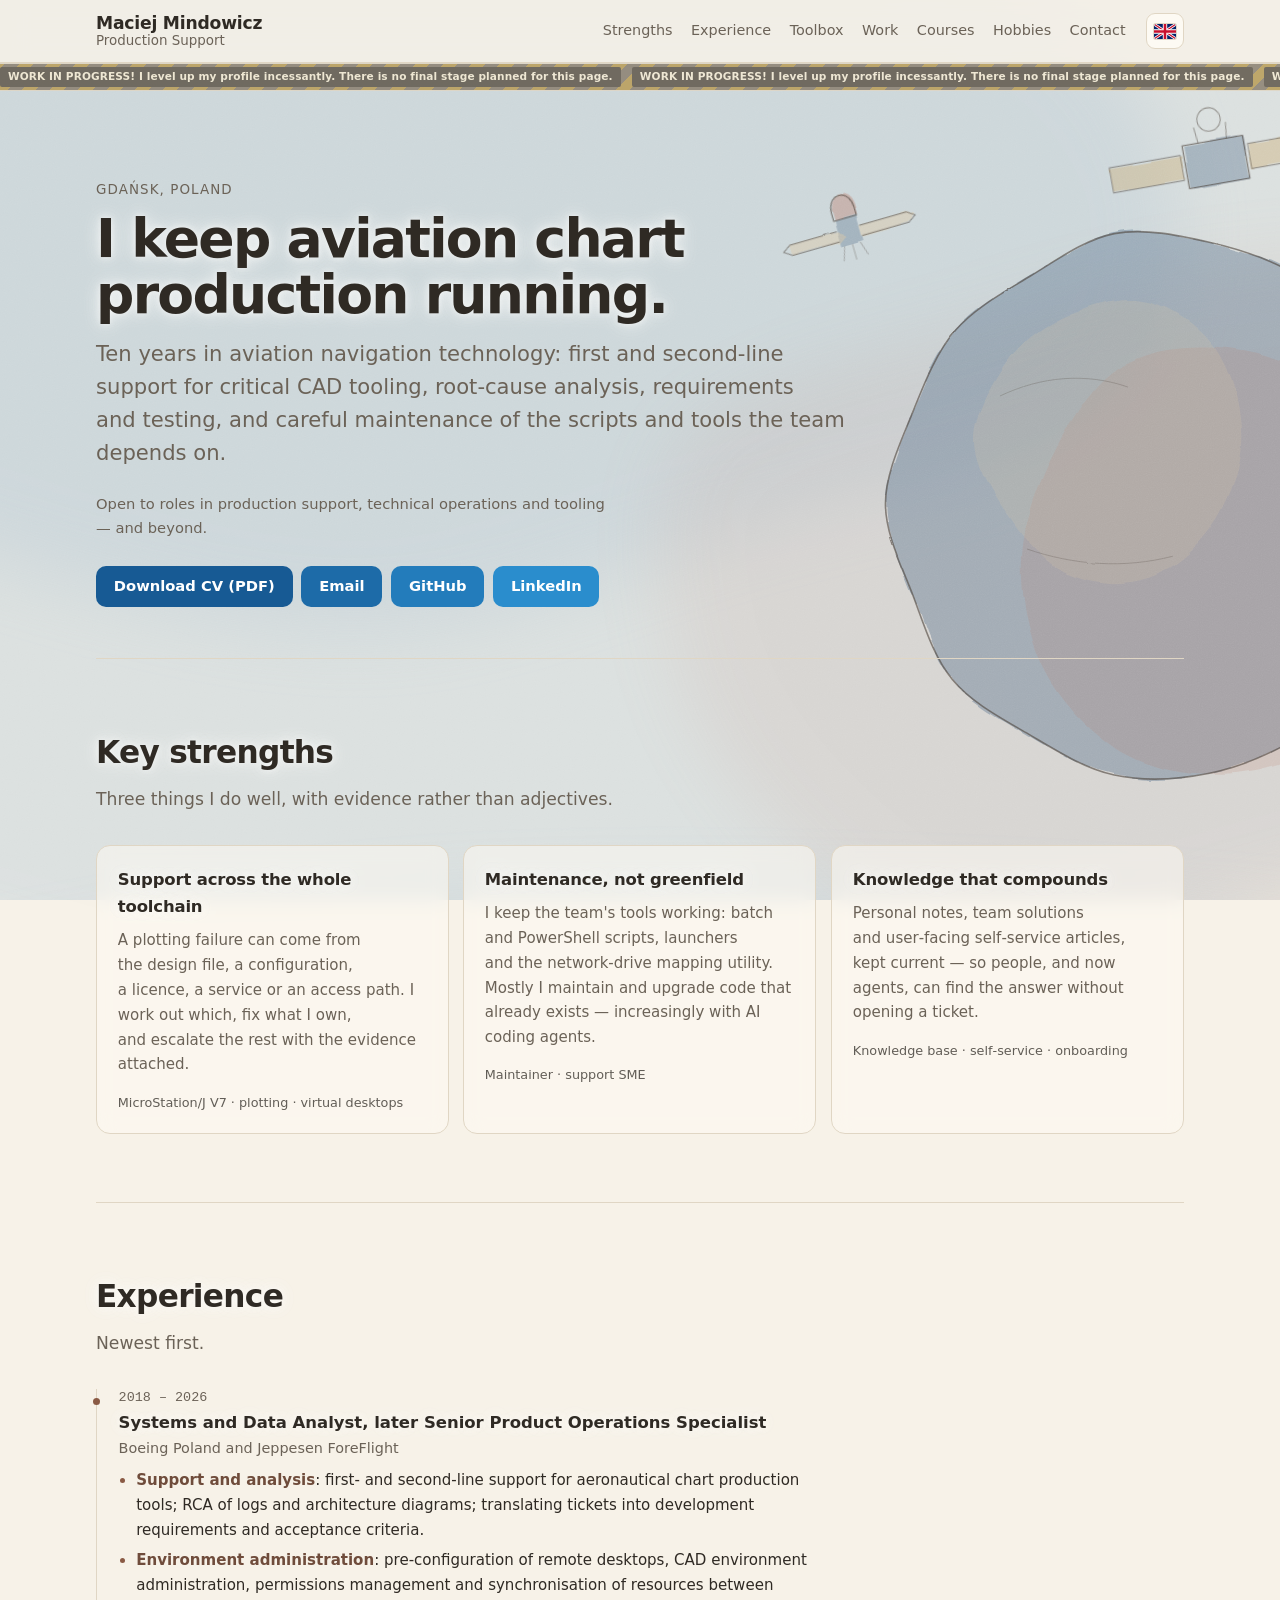
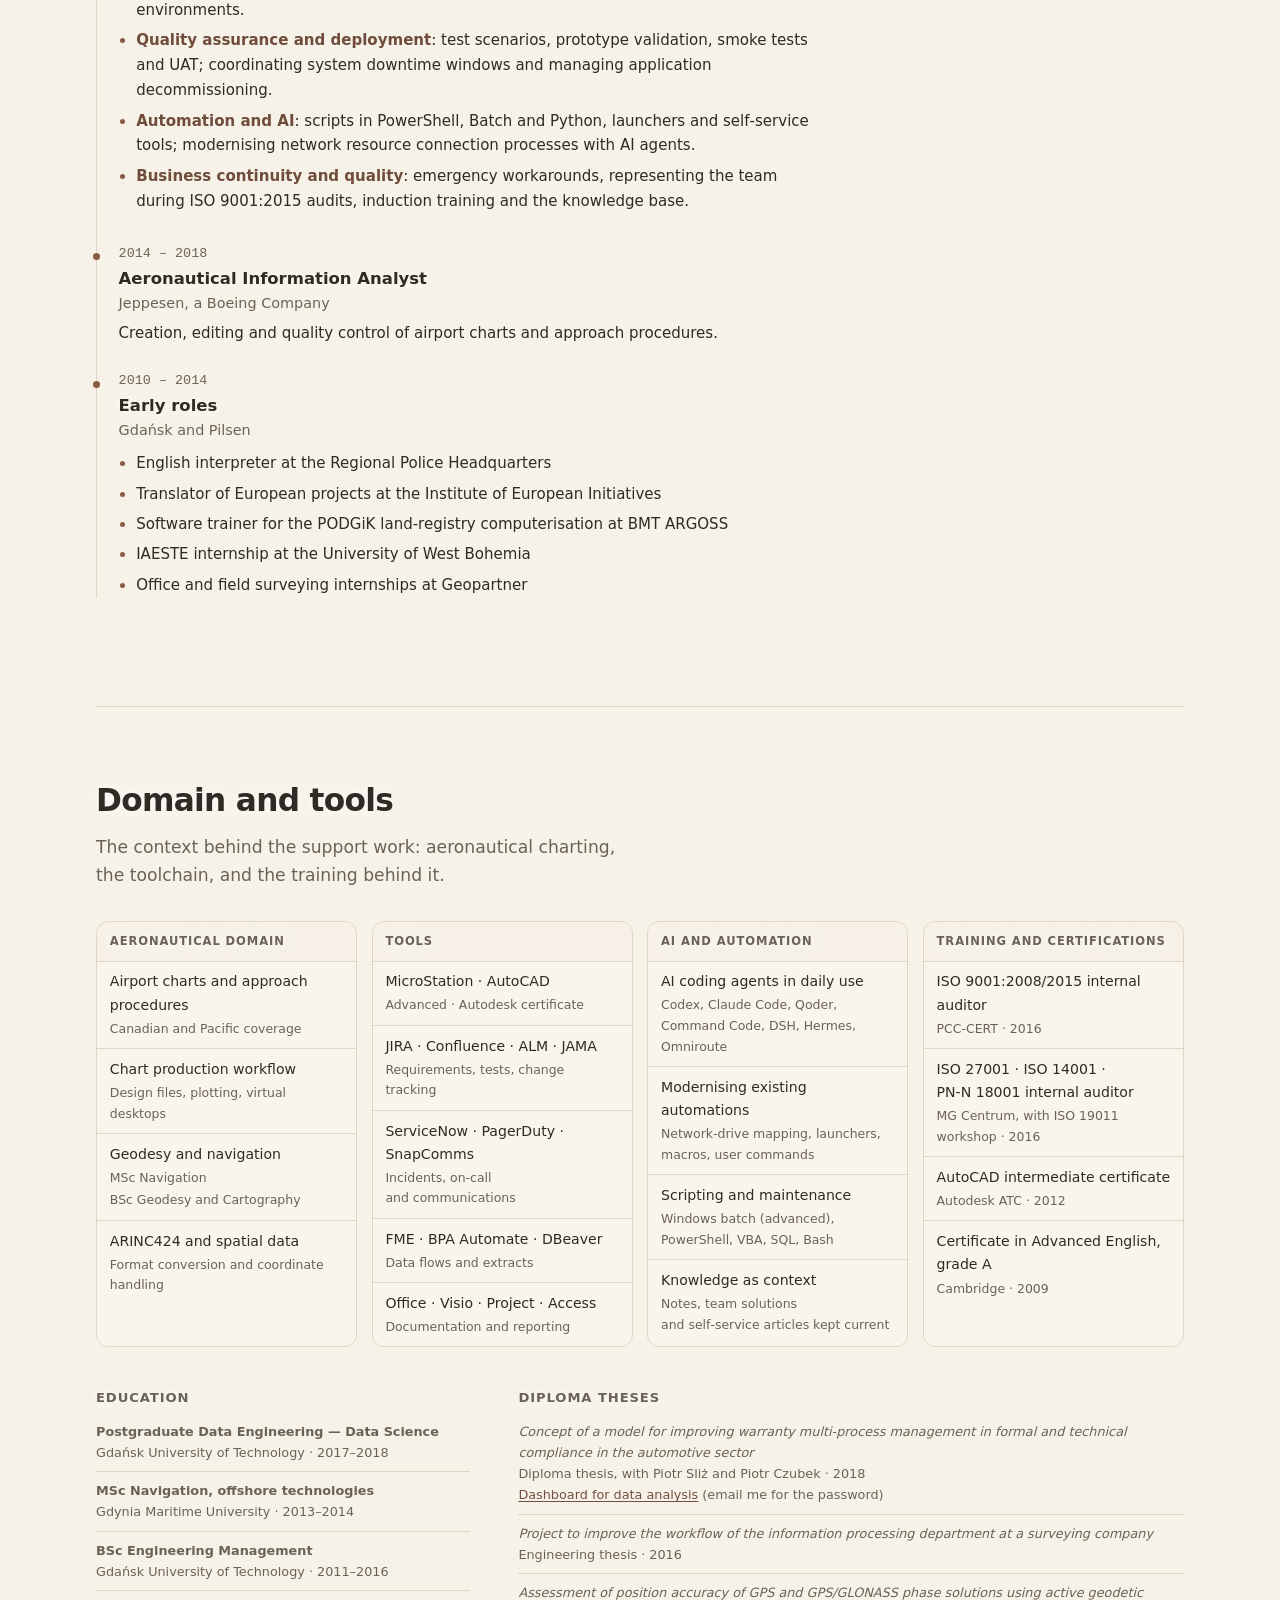
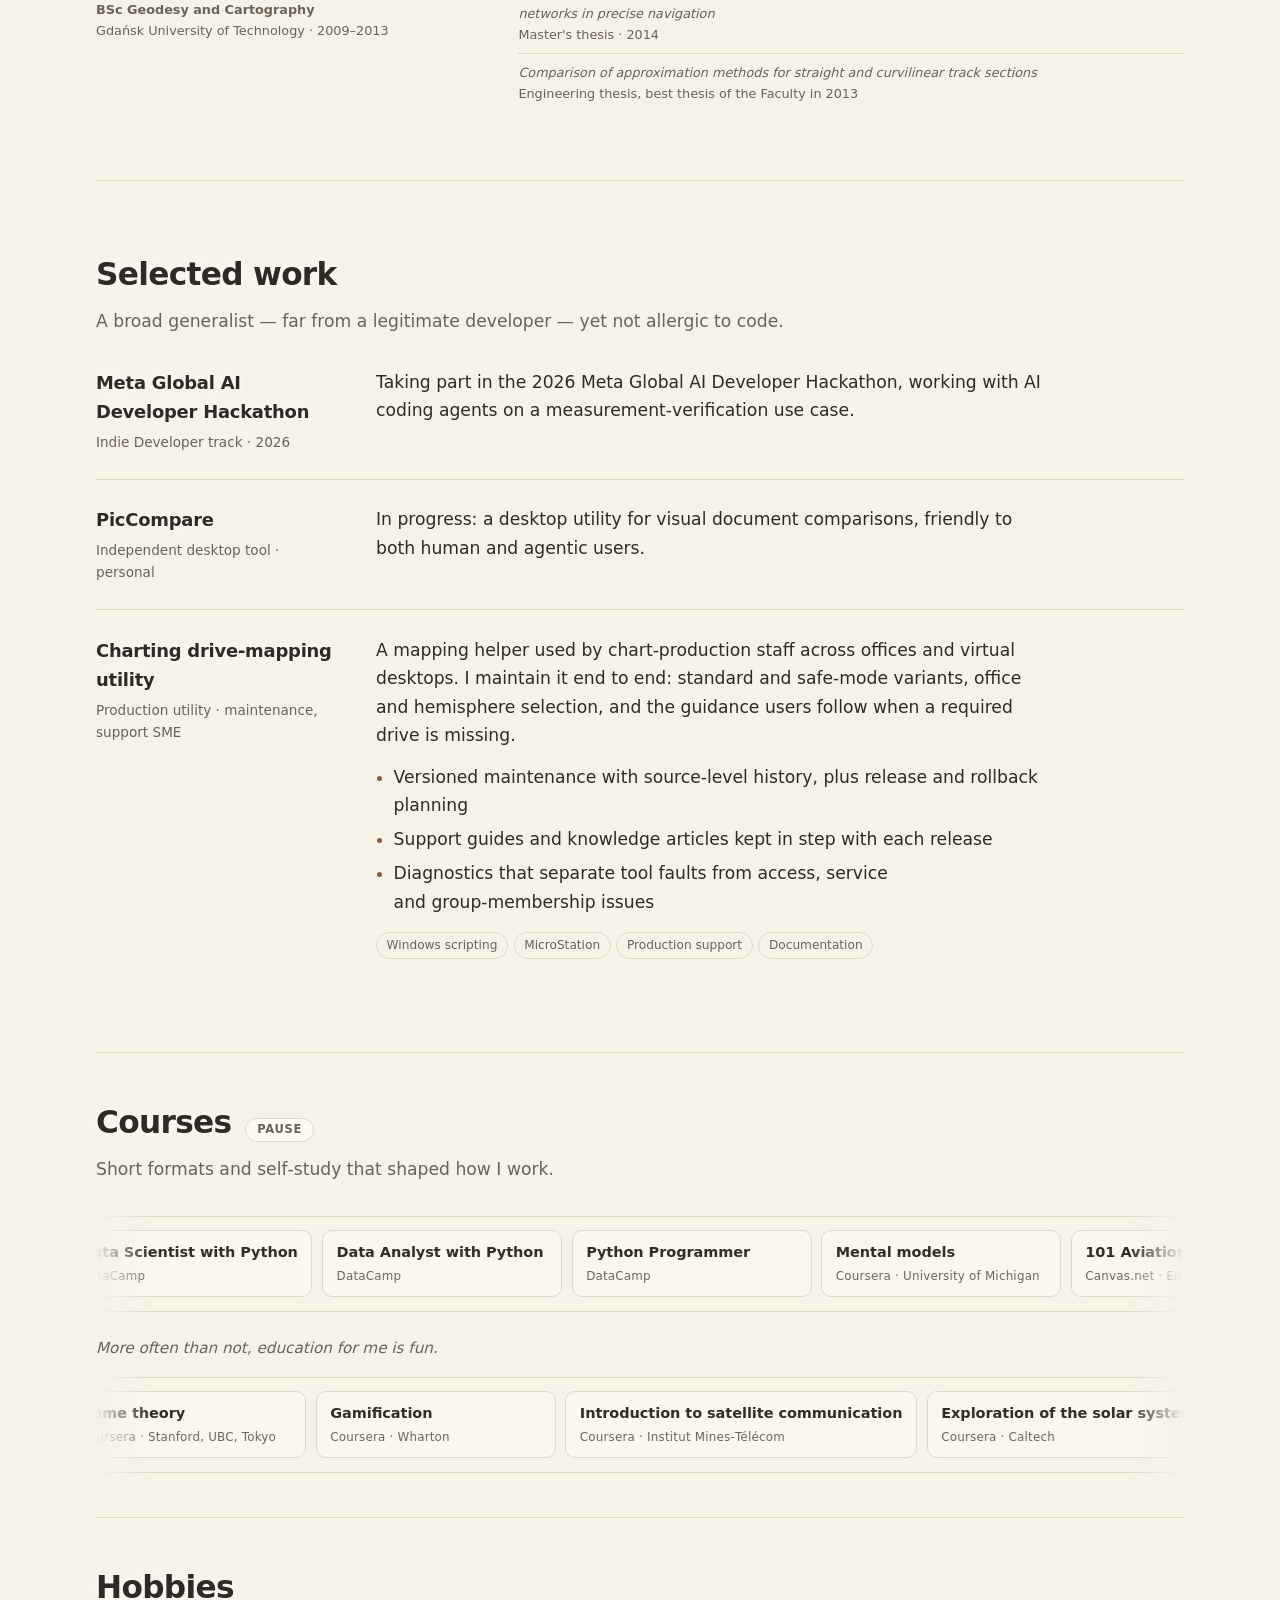
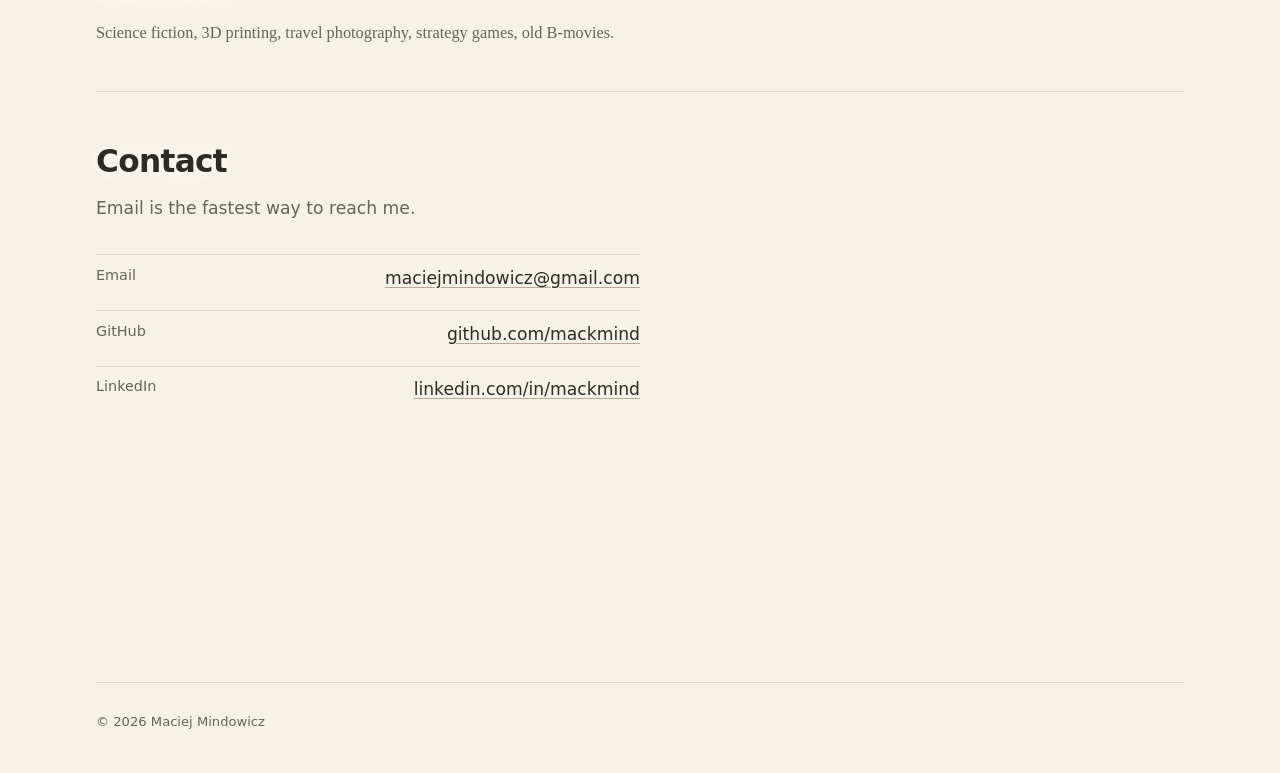
==== watercolor.html @ 39cbfd57 "Residual light effect Co-authored-by: CommandCodeBot <noreply@commandcode.ai>" ====
<!doctype html>
<html lang="en" data-theme="auto" data-variant="wc">
<head>
<meta charset="utf-8">
<meta name="viewport" content="width=device-width, initial-scale=1">
<title>Maciej Mindowicz — Aviation Chart Production Support</title>
<meta name="description" content="Production support for aviation charting: MicroStation/J V7, plotting and virtual desktops, a production drive&#8209;mapping utility, UAT and documentation.">
<meta name="author" content="Maciej Mindowicz">
<meta name="color-scheme" content="light dark">
<link rel="canonical" href="https://mackmind.github.io/about/">
<link rel="icon" href="data:image/svg+xml,%3Csvg xmlns='http://www.w3.org/2000/svg' viewBox='0 0 64 64'%3E%3Crect width='64' height='64' rx='14' fill='%2316181d'/%3E%3Ctext x='32' y='42' font-family='system-ui,sans-serif' font-size='26' font-weight='600' fill='%23fff' text-anchor='middle'%3EMM%3C/text%3E%3C/svg%3E">
<meta property="og:type" content="website">
<meta property="og:title" content="Maciej Mindowicz — Aviation Chart Production Support">
<meta property="og:description" content="Production support for aviation charting, legacy desktop tooling, UAT and documentation.">
<meta property="og:url" content="https://mackmind.github.io/about/">
<meta name="twitter:card" content="summary">
<link rel="stylesheet" href="assets/styles.css?v=1793405749">
<link rel="stylesheet" href="assets/watercolor.css">
<script>
  try { var t = localStorage.getItem('portfolio.theme'); if (t) document.documentElement.dataset.theme = t; } catch (e) {}
  try { var l = localStorage.getItem('portfolio.lang'); if (l) document.documentElement.lang = l; } catch (e) {}
</script>
<script src="assets/app.js?v=1793405749" defer></script>
<script type="application/ld+json">
{
  "@context": "https://schema.org",
  "@type": "Person",
  "name": "Maciej Mindowicz",
  "url": "https://mackmind.github.io/about/",
  "jobTitle": "Senior Product Operations Specialist",
  "homeLocation": { "@type": "Place", "name": "Gdańsk, Poland" },
  "alumniOf": [
    { "@type": "CollegeOrUniversity", "name": "Gdynia Maritime University" },
    { "@type": "CollegeOrUniversity", "name": "Gdańsk University of Technology" }
  ],
  "sameAs": ["https://github.com/mackmind", "https://www.linkedin.com/in/mackmind/"]
}
</script>
</head>
<body>
<div class="bloom" aria-hidden="true"></div>
<div class="bg" aria-hidden="true">
  <img class="bg__panorama" src="assets/panorama-watercolor.svg?v=1793405749" alt="">
</div>
<a class="skip" href="#main" data-i18n="skip">Skip to content</a>

<header class="site-header">
  <div class="wrap header-row">
    <a class="brand" href="#top">
      <span class="brand__name">Maciej Mindowicz</span>
      <span class="brand__role" data-i18n="brand.role">Production Support</span>
    </a>

    <nav class="nav" aria-label="Primary" data-i18n-aria="nav.label">
      <a href="#strengths" data-i18n="nav.strengths">Strengths</a>
      <a href="#experience" data-i18n="nav.experience">Experience</a>
      <a href="#toolbox" data-i18n="nav.toolbox">Toolbox</a>
      <a href="#work" data-i18n="nav.work">Work</a>
      <a href="#courses" data-i18n="nav.courses">Courses</a>
      <a href="#hobbies" data-i18n="nav.hobbies">Hobbies</a>
      <a href="#contact" data-i18n="nav.contact">Contact</a>
    </nav>

    <div class="controls">
      <button class="ctrl ctrl--flag" id="lang-toggle" type="button" aria-label="Switch to Polish" aria-pressed="false">
        <svg class="flag flag--pl" viewBox="0 0 22 15" aria-hidden="true">
          <rect width="22" height="7.5" fill="#ffffff"/>
          <rect y="7.5" width="22" height="7.5" fill="#dc143c"/>
        </svg>
        <svg class="flag flag--en" viewBox="0 0 22 15" aria-hidden="true">
          <defs><clipPath id="enFlagClip"><rect width="22" height="15" rx="2"/></clipPath></defs>
          <g clip-path="url(#enFlagClip)">
            <rect width="22" height="15" fill="#012169"/>
            <path d="M0 0L22 15M22 0L0 15" stroke="#ffffff" stroke-width="2.8"/>
            <path d="M0 0L22 15M22 0L0 15" stroke="#c8102e" stroke-width="1.2"/>
            <path d="M11 0V15M0 7.5H22" stroke="#ffffff" stroke-width="4.4"/>
            <path d="M11 0V15M0 7.5H22" stroke="#c8102e" stroke-width="2.6"/>
          </g>
        </svg>
      </button>
      <button class="ctrl ctrl--icon" id="theme-toggle" type="button" aria-label="Theme: system">
        <svg class="icon icon--auto" viewBox="0 0 24 24" aria-hidden="true"><rect x="3" y="5" width="18" height="12" rx="2"/><path d="M8 21h8M12 17v4"/></svg>
        <svg class="icon icon--light" viewBox="0 0 24 24" aria-hidden="true"><circle cx="12" cy="12" r="4"/><path d="M12 2v2M12 20v2M2 12h2M20 12h2M4.9 4.9l1.4 1.4M17.7 17.7l1.4 1.4M19.1 4.9l-1.4 1.4M6.3 17.7l-1.4 1.4"/></svg>
        <svg class="icon icon--dark" viewBox="0 0 24 24" aria-hidden="true"><path d="M20 14.5A8.5 8.5 0 1 1 9.5 4a7 7 0 0 0 10.5 10.5Z"/></svg>
      </button>
    </div>
  </div>
</header>

<div class="wip" role="status">
  <span class="sr-only" data-i18n="wip.text.sr">Work in progress! I level up my profile incessantly. There is no final stage planned for this page.</span>
  <div class="wip__tape" aria-hidden="true">
    <span data-i18n="wip.text">WORK IN PROGRESS! I level up my profile incessantly. There is no final stage planned for this page.</span>
    <span data-i18n="wip.text">WORK IN PROGRESS! I level up my profile incessantly. There is no final stage planned for this page.</span>
    <span data-i18n="wip.text">WORK IN PROGRESS! I level up my profile incessantly. There is no final stage planned for this page.</span>
    <span data-i18n="wip.text">WORK IN PROGRESS! I level up my profile incessantly. There is no final stage planned for this page.</span>
  </div>
</div>

<main id="main">
  <section class="hero wrap" id="top">
    <p class="eyebrow" data-i18n="hero.eyebrow">Gdańsk, Poland</p>
    <h1 data-i18n="hero.title">I keep aviation chart production running.</h1>
    <p class="lead" data-i18n="hero.lead">
      Ten years in aviation navigation technology: first and&nbsp;second&#8209;line support
      for critical CAD tooling, root&#8209;cause analysis, requirements and&nbsp;testing,
      and&nbsp;careful maintenance of the&nbsp;scripts and&nbsp;tools the&nbsp;team depends on.
    </p>
    <p class="hero__note" data-i18n="hero.note">
      Open to roles in production support, technical operations and&nbsp;tooling —&nbsp;and&nbsp;beyond.
    </p>

    <div class="actions">
      <a class="btn btn--c1" id="cv-link" href="assets/cv-en.pdf" download="CV-Maciej-Mindowicz-EN.pdf" data-i18n="hero.cv">Download CV (PDF)</a>
      <a class="btn btn--c2" href="mailto:maciejmindowicz@gmail.com" data-i18n="hero.email">Email</a>
      <a class="btn btn--c3" href="https://github.com/mackmind" rel="me">GitHub</a>
      <a class="btn btn--c4" href="https://www.linkedin.com/in/mackmind/" rel="me">LinkedIn</a>
    </div>
  </section>

  <section class="section wrap" id="strengths" aria-labelledby="strengths-title">
    <header class="section__head">
      <h2 id="strengths-title" data-i18n="strengths.title">Key strengths</h2>
      <p data-i18n="strengths.intro">Three things I do well, with evidence rather than adjectives.</p>
    </header>

    <div class="grid">
      <article class="card">
        <h3 data-i18n="strength.1.title">Support across the&nbsp;whole toolchain</h3>
        <p data-i18n="strength.1.body">
          A&nbsp;plotting failure can come from the&nbsp;design file, a&nbsp;configuration, a&nbsp;licence,
          a&nbsp;service or&nbsp;an&nbsp;access path. I work out which, fix what I own, and&nbsp;escalate
          the&nbsp;rest with the&nbsp;evidence attached.
        </p>
        <p class="card__meta" data-i18n="strength.1.meta">MicroStation/J V7 · plotting · virtual desktops</p>
      </article>

      <article class="card">
        <h3 data-i18n="strength.2.title">Maintenance, not greenfield</h3>
        <p data-i18n="strength.2.body">
          I keep the&nbsp;team's tools working: batch and&nbsp;PowerShell scripts, launchers
          and&nbsp;the&nbsp;network&#8209;drive mapping utility. Mostly I maintain and&nbsp;upgrade code
          that already exists —&nbsp;increasingly with AI coding agents.
        </p>
        <p class="card__meta" data-i18n="strength.2.meta">Maintainer · support SME</p>
      </article>

      <article class="card">
        <h3 data-i18n="strength.3.title">Knowledge that compounds</h3>
        <p data-i18n="strength.3.body">
          Personal notes, team solutions and&nbsp;user&#8209;facing self&#8209;service articles, kept
          current —&nbsp;so people, and&nbsp;now agents, can find the&nbsp;answer without opening
          a&nbsp;ticket.
        </p>
        <p class="card__meta" data-i18n="strength.3.meta">Knowledge base · self&#8209;service · onboarding</p>
      </article>
    </div>
  </section>

  <section class="section wrap" id="experience" aria-labelledby="experience-title">
    <header class="section__head">
      <h2 id="experience-title" data-i18n="experience.title">Experience</h2>
      <p data-i18n="experience.intro">Newest first.</p>
    </header>

    <ol class="timeline">
      <li>
        <p class="timeline__when" data-i18n="exp.1.when">2018&nbsp;–&nbsp;2026</p>
        <h3 data-i18n="exp.1.role">Systems and&nbsp;Data Analyst, later Senior Product Operations Specialist</h3>
        <p class="timeline__org" data-i18n="exp.1.org">Boeing Poland and&nbsp;Jeppesen ForeFlight</p>
        <ul class="plain">
          <li><span class="li-label" data-i18n="exp.1.b1.label">Support and&nbsp;analysis</span><span data-i18n="exp.1.b1.text">: first&#8209;&nbsp;and&nbsp;second&#8209;line support for aeronautical chart production tools; RCA of logs and&nbsp;architecture diagrams; translating tickets into development requirements and&nbsp;acceptance criteria.</span></li>
          <li><span class="li-label" data-i18n="exp.1.b2.label">Environment administration</span><span data-i18n="exp.1.b2.text">: pre&#8209;configuration of remote desktops, CAD environment administration, permissions management and&nbsp;synchronisation of resources between environments.</span></li>
          <li><span class="li-label" data-i18n="exp.1.b3.label">Quality assurance and&nbsp;deployment</span><span data-i18n="exp.1.b3.text">: test scenarios, prototype validation, smoke tests and&nbsp;UAT; coordinating system downtime windows and&nbsp;managing application decommissioning.</span></li>
          <li><span class="li-label" data-i18n="exp.1.b4.label">Automation and&nbsp;AI</span><span data-i18n="exp.1.b4.text">: scripts in PowerShell, Batch and&nbsp;Python, launchers and&nbsp;self&#8209;service tools; modernising network resource connection processes with AI agents.</span></li>
          <li><span class="li-label" data-i18n="exp.1.b5.label">Business continuity and&nbsp;quality</span><span data-i18n="exp.1.b5.text">: emergency workarounds, representing the&nbsp;team during ISO 9001:2015 audits, induction training and&nbsp;the&nbsp;knowledge base.</span></li>
        </ul>
      </li>
      <li>
        <p class="timeline__when" data-i18n="exp.2.when">2014&nbsp;–&nbsp;2018</p>
        <h3 data-i18n="exp.2.role">Aeronautical Information Analyst</h3>
        <p class="timeline__org" data-i18n="exp.2.org">Jeppesen, a&nbsp;Boeing Company</p>
        <p class="single-line" data-i18n="exp.2.body">Creation, editing and&nbsp;quality control of airport charts and&nbsp;approach procedures.</p>
      </li>
      <li>
        <p class="timeline__when" data-i18n="exp.3.when">2010&nbsp;–&nbsp;2014</p>
        <h3 data-i18n="exp.3.role">Early roles</h3>
        <p class="timeline__org" data-i18n="exp.3.org">Gdańsk and&nbsp;Pilsen</p>
        <ul class="plain">
          <li data-i18n="exp.3.b1">English interpreter at the&nbsp;Regional Police Headquarters</li>
          <li data-i18n="exp.3.b2">Translator of European projects at the&nbsp;Institute of European Initiatives</li>
          <li data-i18n="exp.3.b3">Software trainer for the&nbsp;PODGiK land&#8209;registry computerisation at BMT ARGOSS</li>
          <li data-i18n="exp.3.b4">IAESTE internship at the&nbsp;University of West Bohemia</li>
          <li data-i18n="exp.3.b5">Office and&nbsp;field surveying internships at Geopartner</li>
        </ul>
      </li>
    </ol>
  </section>

  <section class="section wrap" id="toolbox" aria-labelledby="toolbox-title">
    <header class="section__head">
      <h2 id="toolbox-title" data-i18n="toolbox.title">Domain and&nbsp;tools</h2>
      <p data-i18n="toolbox.intro">The&nbsp;context behind the&nbsp;support work: aeronautical charting, the&nbsp;toolchain, and&nbsp;the&nbsp;training behind it.</p>
    </header>

    <div class="tables">
      <section class="table" aria-labelledby="domain-label">
        <h3 class="table__head" id="domain-label" data-i18n="toolbox.domain.label">Aeronautical domain</h3>
        <ul class="table__rows">
          <li>
            <span class="table__term" data-i18n="toolbox.domain.1">Airport charts and&nbsp;approach procedures</span>
            <span class="table__note" data-i18n="toolbox.domain.1.meta">Canadian and&nbsp;Pacific coverage</span>
          </li>
          <li>
            <span class="table__term" data-i18n="toolbox.domain.2">Chart production workflow</span>
            <span class="table__note" data-i18n="toolbox.domain.2.meta">Design files, plotting, virtual desktops</span>
          </li>
          <li>
            <span class="table__term" data-i18n="toolbox.domain.3">Geodesy and&nbsp;navigation</span>
            <span class="table__note" data-i18n="toolbox.domain.3.meta">MSc Navigation</span>
            <span class="table__note" data-i18n="toolbox.domain.3.meta2">BSc Geodesy and&nbsp;Cartography</span>
          </li>
          <li>
            <span class="table__term" data-i18n="toolbox.domain.4">ARINC424 and&nbsp;spatial data</span>
            <span class="table__note" data-i18n="toolbox.domain.4.meta">Format conversion and&nbsp;coordinate handling</span>
          </li>
        </ul>
      </section>

      <section class="table" aria-labelledby="tools-label">
        <h3 class="table__head" id="tools-label" data-i18n="toolbox.tools.label">Tools</h3>
        <ul class="table__rows">
          <li>
            <span class="table__term" data-i18n="toolbox.tools.1">MicroStation · AutoCAD</span>
            <span class="table__note" data-i18n="toolbox.tools.1.meta">Advanced · Autodesk certificate</span>
          </li>
          <li>
            <span class="table__term" data-i18n="toolbox.tools.2">JIRA · Confluence · ALM · JAMA</span>
            <span class="table__note" data-i18n="toolbox.tools.2.meta">Requirements, tests, change tracking</span>
          </li>
          <li>
            <span class="table__term" data-i18n="toolbox.tools.3">ServiceNow · PagerDuty · SnapComms</span>
            <span class="table__note" data-i18n="toolbox.tools.3.meta">Incidents, on&#8209;call and&nbsp;communications</span>
          </li>
          <li>
            <span class="table__term" data-i18n="toolbox.tools.4">FME · BPA Automate · DBeaver</span>
            <span class="table__note" data-i18n="toolbox.tools.4.meta">Data flows and&nbsp;extracts</span>
          </li>
          <li>
            <span class="table__term" data-i18n="toolbox.tools.5">Office · Visio · Project · Access</span>
            <span class="table__note" data-i18n="toolbox.tools.5.meta">Documentation and&nbsp;reporting</span>
          </li>
        </ul>
      </section>

      <section class="table" aria-labelledby="ai-label">
        <h3 class="table__head" id="ai-label" data-i18n="toolbox.ai.label">AI and&nbsp;automation</h3>
        <ul class="table__rows">
          <li>
            <span class="table__term" data-i18n="toolbox.ai.1">AI coding agents in daily use</span>
            <span class="table__note" data-i18n="toolbox.ai.1.meta">Codex, Claude Code, Qoder, Command Code, DSH, Hermes, Omniroute</span>
          </li>
          <li>
            <span class="table__term" data-i18n="toolbox.ai.2">Modernising existing automations</span>
            <span class="table__note" data-i18n="toolbox.ai.2.meta">Network&#8209;drive mapping, launchers, macros, user commands</span>
          </li>
          <li>
            <span class="table__term" data-i18n="toolbox.ai.3">Scripting and&nbsp;maintenance</span>
            <span class="table__note" data-i18n="toolbox.ai.3.meta">Windows batch (advanced), PowerShell, VBA, SQL, Bash</span>
          </li>
          <li>
            <span class="table__term" data-i18n="toolbox.ai.4">Knowledge as context</span>
            <span class="table__note" data-i18n="toolbox.ai.4.meta">Notes, team solutions and&nbsp;self&#8209;service articles kept current</span>
          </li>
        </ul>
      </section>

      <section class="table" aria-labelledby="training-label">
        <h3 class="table__head" id="training-label" data-i18n="toolbox.training.label">Training and&nbsp;certifications</h3>
        <ul class="table__rows">
          <li>
            <span class="table__term" data-i18n="toolbox.training.1">ISO 9001:2008/2015 internal auditor</span>
            <span class="table__note" data-i18n="toolbox.training.1.meta">PCC&#8209;CERT · 2016</span>
          </li>
          <li>
            <span class="table__term" data-i18n="toolbox.training.2">ISO 27001 · ISO 14001 · PN&#8209;N&nbsp;18001 internal auditor</span>
            <span class="table__note" data-i18n="toolbox.training.2.meta">MG Centrum, with ISO 19011 workshop · 2016</span>
          </li>
          <li>
            <span class="table__term" data-i18n="toolbox.training.3">AutoCAD intermediate certificate</span>
            <span class="table__note" data-i18n="toolbox.training.3.meta">Autodesk ATC · 2012</span>
          </li>
          <li>
            <span class="table__term" data-i18n="toolbox.training.4">Certificate in Advanced English, grade A</span>
            <span class="table__note" data-i18n="toolbox.training.4.meta">Cambridge · 2009</span>
          </li>
        </ul>
      </section>
    </div>

    <div class="subgrid">
      <section aria-labelledby="edu-label">
        <h3 id="edu-label" data-i18n="edu.label">Education</h3>
        <ul>
          <li>
            <span data-i18n="edu.4.degree">Postgraduate Data Engineering —&nbsp;Data Science</span>
            <span data-i18n="edu.4.school">Gdańsk University of Technology · 2017–2018</span>
          </li>
          <li>
            <span data-i18n="edu.1.degree">MSc Navigation, offshore technologies</span>
            <span data-i18n="edu.1.school">Gdynia Maritime University · 2013–2014</span>
          </li>
          <li>
            <span data-i18n="edu.3.degree">BSc Engineering Management</span>
            <span data-i18n="edu.3.school">Gdańsk University of Technology · 2011–2016</span>
          </li>
          <li>
            <span data-i18n="edu.2.degree">BSc Geodesy and&nbsp;Cartography</span>
            <span data-i18n="edu.2.school">Gdańsk University of Technology · 2009–2013</span>
          </li>
        </ul>
      </section>

      <section aria-labelledby="pub-label">
        <h3 id="pub-label" data-i18n="pub.label">Diploma theses</h3>
        <ul>
          <li>
            <span data-i18n="pub.1">Concept of a&nbsp;model for improving warranty multi&#8209;process management in formal and&nbsp;technical compliance in the&nbsp;automotive sector</span>
            <span class="meta-line">
              <span data-i18n="pub.1.meta">Diploma thesis, with Piotr Sliż and&nbsp;Piotr Czubek · 2018</span>
            </span>
            <span class="meta-line meta-line--aside">
              <a data-i18n="pub.1.link" href="https://overpayment-dashboard.onrender.com/" target="_blank" rel="noopener noreferrer">Dashboard for data analysis</a>
              <span data-i18n="pub.1.note">(email me for the&nbsp;password)</span>
            </span>
          </li>
          <li>
            <span data-i18n="pub.2">Project to improve the&nbsp;workflow of the&nbsp;information processing department at a&nbsp;surveying company</span>
            <span data-i18n="pub.2.meta">Engineering thesis · 2016</span>
          </li>
          <li>
            <span data-i18n="pub.3">Assessment of position accuracy of GPS and&nbsp;GPS/GLONASS phase solutions using active geodetic networks in precise navigation</span>
            <span data-i18n="pub.3.meta">Master's thesis · 2014</span>
          </li>
          <li>
            <span data-i18n="pub.4">Comparison of approximation methods for straight and&nbsp;curvilinear track sections</span>
            <span data-i18n="pub.4.meta">Engineering thesis, best thesis of the&nbsp;Faculty in 2013</span>
          </li>
        </ul>
      </section>
    </div>
  </section>

  <section class="section wrap" id="work" aria-labelledby="work-title">
    <header class="section__head">
      <h2 id="work-title" data-i18n="work.title">Selected work</h2>
      <p class="wide" data-i18n="work.intro">A&nbsp;broad generalist —&nbsp;far from a&nbsp;legitimate developer —&nbsp;yet not allergic to code.</p>
    </header>

    <article class="project">
      <div class="project__head">
        <h3>Meta Global AI Developer Hackathon</h3>
        <p class="project__role" data-i18n="work.3.role">Indie Developer track · 2026</p>
      </div>
      <div class="project__body">
        <p data-i18n="work.3.body">
          Taking part in the&nbsp;2026 Meta Global AI Developer Hackathon, working
          with AI coding agents on a&nbsp;measurement&#8209;verification use case.
        </p>
      </div>
    </article>

    <article class="project">
      <div class="project__head">
        <h3>PicCompare</h3>
        <p class="project__role" data-i18n="work.2.role">Independent desktop tool · personal</p>
      </div>
      <div class="project__body">
        <p data-i18n="work.2.body">
          In progress: a&nbsp;desktop utility for visual document comparisons, friendly
          to both human and&nbsp;agentic users.
        </p>
      </div>
    </article>

    <article class="project">
      <div class="project__head">
        <h3 data-i18n="work.1.title">Charting drive&#8209;mapping utility</h3>
        <p class="project__role" data-i18n="work.1.role">Production utility · maintenance, support SME</p>
      </div>
      <div class="project__body">
        <p data-i18n="work.1.body">
          A&nbsp;mapping helper used by chart&#8209;production staff across offices and&nbsp;virtual
          desktops. I maintain it end to end: standard and&nbsp;safe&#8209;mode variants, office
          and&nbsp;hemisphere selection, and&nbsp;the&nbsp;guidance users follow when a&nbsp;required
          drive is missing.
        </p>
        <ul class="plain">
          <li data-i18n="work.1.b1">Versioned maintenance with source&#8209;level history, plus release and&nbsp;rollback planning</li>
          <li data-i18n="work.1.b2">Support guides and&nbsp;knowledge articles kept in step with each release</li>
          <li data-i18n="work.1.b3">Diagnostics that separate tool faults from access, service and&nbsp;group&#8209;membership issues</li>
        </ul>
        <p class="tags"><span>Windows scripting</span><span>MicroStation</span><span>Production support</span><span>Documentation</span></p>
      </div>
    </article>
  </section>

  <section class="section wrap" id="courses" aria-labelledby="courses-title">
    <header class="section__head">
      <div class="head-inline">
        <h2 id="courses-title" data-i18n="courses.title">Courses</h2>
        <button class="marquee__toggle" id="marquee-toggle" type="button" aria-pressed="false">Play</button>
      </div>
      <p class="wide" data-i18n="courses.intro">Short formats and&nbsp;self&#8209;study that shaped how I work.</p>
    </header>

    <div class="marquee" role="group" aria-label="Courses" data-i18n-aria="courses.title">
      <ul class="marquee__track">
        <li>
          <span class="marquee__title" data-i18n="flow.1.title">Data Scientist with Python</span>
          <span class="marquee__meta" data-i18n="flow.1.meta">DataCamp</span>
        </li>
        <li>
          <span class="marquee__title" data-i18n="flow.2.title">Data Analyst with Python</span>
          <span class="marquee__meta" data-i18n="flow.2.meta">DataCamp</span>
        </li>
        <li>
          <span class="marquee__title" data-i18n="flow.3.title">Python Programmer</span>
          <span class="marquee__meta" data-i18n="flow.3.meta">DataCamp</span>
        </li>
        <li>
          <span class="marquee__title" data-i18n="flow.4.title">Mental models</span>
          <span class="marquee__meta" data-i18n="flow.4.meta">Coursera · University of Michigan</span>
        </li>
        <li>
          <span class="marquee__title" data-i18n="flow.5.title">101 Aviation</span>
          <span class="marquee__meta" data-i18n="flow.5.meta">Canvas.net · Embry&#8209;Riddle Aeronautical University</span>
        </li>
        <li>
          <span class="marquee__title" data-i18n="flow.6.title">Crucial Conversations</span>
          <span class="marquee__meta" data-i18n="flow.6.meta">Jeppesen</span>
        </li>
      </ul>
    </div>

    <p class="fun-line" data-i18n="courses.fun">More often than not, education for me is fun.</p>

    <div class="marquee" role="group" aria-label="Recreational courses" data-i18n-aria="courses.recreational">
      <ul class="marquee__track">
        <li>
          <span class="marquee__title" data-i18n="flow.7.title">Game theory</span>
          <span class="marquee__meta" data-i18n="flow.7.meta">Coursera · Stanford, UBC, Tokyo</span>
        </li>
        <li>
          <span class="marquee__title" data-i18n="flow.8.title">Gamification</span>
          <span class="marquee__meta" data-i18n="flow.8.meta">Coursera · Wharton</span>
        </li>
        <li>
          <span class="marquee__title" data-i18n="flow.9.title">Introduction to satellite communication</span>
          <span class="marquee__meta" data-i18n="flow.9.meta">Coursera · Institut Mines&#8209;Télécom</span>
        </li>
        <li>
          <span class="marquee__title" data-i18n="flow.10.title">Exploration of the&nbsp;solar system</span>
          <span class="marquee__meta" data-i18n="flow.10.meta">Coursera · Caltech</span>
        </li>
        <li>
          <span class="marquee__title" data-i18n="flow.11.title">Emotional intelligence (EQ)</span>
          <span class="marquee__meta" data-i18n="flow.11.meta">Net Akademia</span>
        </li>
        <li>
          <span class="marquee__title" data-i18n="flow.12.title">NLP —&nbsp;neuro&#8209;linguistic programming</span>
          <span class="marquee__meta" data-i18n="flow.12.meta">Net Akademia</span>
        </li>
        <li>
          <span class="marquee__title" data-i18n="flow.13.title">Speed reading and&nbsp;accelerated learning</span>
          <span class="marquee__meta" data-i18n="flow.13.meta">MG Centrum</span>
        </li>
      </ul>
    </div>
  </section>

  <section class="section wrap" id="hobbies" aria-labelledby="hobbies-title">
    <header class="section__head">
      <h2 id="hobbies-title" data-i18n="hobbies.title">Hobbies</h2>
    </header>
    <p class="interests" data-i18n="hobbies.text">Science fiction, 3D printing, travel photography, strategy games, old B&#8209;movies.</p>
  </section>

  <section class="section wrap" id="contact" aria-labelledby="contact-title">
    <header class="section__head">
      <h2 id="contact-title" data-i18n="contact.title">Contact</h2>
      <p data-i18n="contact.intro">Email is the&nbsp;fastest way to reach me.</p>
    </header>
    <ul class="contact-list">
      <li><span data-i18n="contact.email">Email</span><a href="mailto:maciejmindowicz@gmail.com">maciejmindowicz@gmail.com</a></li>
      <li><span data-i18n="contact.github">GitHub</span><a href="https://github.com/mackmind" rel="me">github.com/mackmind</a></li>
      <li><span data-i18n="contact.linkedin">LinkedIn</span><a href="https://www.linkedin.com/in/mackmind/" rel="me">linkedin.com/in/mackmind</a></li>
    </ul>
  </section>
</main>

<div class="lights" aria-hidden="true">
  <span class="lights__dot"></span>
  <span class="lights__dot"></span>
  <span class="lights__dot"></span>
  <span class="lights__dot"></span>
</div>

<footer class="site-footer wrap">
  <p>© <span id="year">2026</span> Maciej Mindowicz</p>
</footer>
</body>
</html>
---- assets/styles.css ----
:root {
  color-scheme: light;
  --bg: #fbfbfa;
  --surface: #ffffff;
  --surface-2: #f4f5f7;
  --text: #17191e;
  --muted: #5c626f;
  --line: #e3e4e9;
  --accent: #1d4ed8;
  --accent-ink: #ffffff;
  --sky-a: #eef1f8;
  --sky-b: #dfe5f3;
  --sky-angle: 180deg;
  --surface: #ffffff;
  --text-glow: 0 0 18px rgba(251, 251, 250, 0.92), 0 0 6px rgba(251, 251, 250, 0.72);
  --tape-stripe: #b99c56;
  --tape-gap: #8b8070;
  --tape-chip: #5f574a;
  --tape-ink: #f4ead2;
  --radius: 14px;
  --wrap: 68rem;
  --font: ui-sans-serif, system-ui, -apple-system, "Segoe UI", Roboto, "Helvetica Neue", Arial, sans-serif;
  --mono: ui-monospace, SFMono-Regular, "SF Mono", Menlo, Consolas, monospace;
  --step--1: clamp(0.78rem, 0.76rem + 0.1vw, 0.85rem);
  --step-0: clamp(1rem, 0.97rem + 0.15vw, 1.075rem);
  --step-1: clamp(1.12rem, 1.04rem + 0.4vw, 1.32rem);
  --step-2: clamp(1.45rem, 1.25rem + 1vw, 1.95rem);
  --step-3: clamp(2.1rem, 1.45rem + 2.6vw, 3.35rem);
}

:root[data-theme="dark"] {
  color-scheme: dark;
  --bg: #0e1014;
  --surface: #151821;
  --surface-2: #1b1f2a;
  --text: #eceef3;
  --muted: #a3aab8;
  --line: #272c38;
  --accent: #8fb0ff;
  --accent-ink: #0e1014;
  --sky-a: #06080e;
  --sky-b: #0a0f1c;
  --text-glow: 0 0 18px rgba(6, 8, 14, 0.9), 0 0 6px rgba(6, 8, 14, 0.7);
  --tape-stripe: #b3954a;
  --tape-gap: #242424;
  --tape-chip: #242424;
  --tape-ink: #d8c48f;
}

@media (prefers-color-scheme: dark) {
  :root[data-theme="auto"] {
    color-scheme: dark;
    --bg: #0e1014;
    --surface: #151821;
    --surface-2: #1b1f2a;
    --text: #eceef3;
    --muted: #a3aab8;
    --line: #272c38;
    --accent: #8fb0ff;
    --accent-ink: #0e1014;
    --sky-a: #06080e;
    --sky-b: #0a0f1c;
    --text-glow: 0 0 18px rgba(6, 8, 14, 0.9), 0 0 6px rgba(6, 8, 14, 0.7);
    --tape-stripe: #b3954a;
    --tape-gap: #242424;
    --tape-chip: #242424;
    --tape-ink: #d8c48f;
  }
}

*,
*::before,
*::after {
  box-sizing: border-box;
}

html {
  scroll-behavior: smooth;
}

@media (prefers-reduced-motion: reduce) {
  html {
    scroll-behavior: auto;
  }
}

body {
  margin: 0;
  background: var(--bg);
  color: var(--text);
  font: var(--step-0) / 1.65 var(--font);
  -webkit-font-smoothing: antialiased;
  text-rendering: optimizeLegibility;
}

.bloom {
  position: fixed;
  inset: 0;
  z-index: -1;
  pointer-events: none;
  filter: blur(52px);
  background:
    radial-gradient(32rem 22rem at 80% 12%, color-mix(in oklab, var(--accent) 10%, transparent), transparent 70%),
    radial-gradient(26rem 18rem at 18% 76%, color-mix(in oklab, var(--accent) 7%, transparent), transparent 70%);
}

.bg {
  position: fixed;
  inset: 0;
  z-index: -1;
  overflow: hidden;
  pointer-events: none;
  background:
    radial-gradient(120% 72% at 50% -18%, color-mix(in oklab, var(--sky-a) 60%, transparent), transparent 62%),
    linear-gradient(var(--sky-angle, 180deg), var(--sky-a), var(--sky-b));
}

.bg::after {
  content: "";
  position: absolute;
  inset: 0;
  background-image: url("paper.svg");
  background-size: 320px 320px;
  opacity: 0.55;
  mix-blend-mode: soft-light;
  pointer-events: none;
}

.bg__layer {
  position: absolute;
  top: 0;
  left: 0;
  width: 100%;
  will-change: transform;
}

.bg__far {
  height: 240vh;
  opacity: 0.4;
  transform: translateY(calc(var(--pan, 0) * -140vh));
}

.bg__mid {
  height: 330vh;
  opacity: 0.52;
  transform: translateY(calc(var(--pan, 0) * -230vh));
}

.bg__low {
  height: 380vh;
  opacity: 0.58;
  transform: translateY(calc(var(--pan, 0) * -280vh));
}

.bg__near {
  height: 430vh;
  opacity: 0.62;
  transform: translateY(calc(var(--pan, 0) * -330vh));
}

:root[data-theme="dark"] .bg__layer {
  filter: invert(1) sepia(0.22) saturate(0.85);
}

:root[data-theme="dark"] .bg__far {
  opacity: 0.34;
}

:root[data-theme="dark"] .bg__mid {
  opacity: 0.46;
}

:root[data-theme="dark"] .bg__low {
  opacity: 0.52;
}

:root[data-theme="dark"] .bg__near {
  opacity: 0.56;
}

@media (prefers-color-scheme: dark) {
  :root[data-theme="auto"] .bg__layer {
    filter: invert(1) sepia(0.22) saturate(0.85);
  }

  :root[data-theme="auto"] .bg__far {
    opacity: 0.34;
  }

  :root[data-theme="auto"] .bg__mid {
    opacity: 0.46;
  }

  :root[data-theme="auto"] .bg__low {
    opacity: 0.52;
  }

  :root[data-theme="auto"] .bg__near {
    opacity: 0.56;
  }
}

a {
  color: inherit;
}

h1,
h2,
h3 {
  text-shadow: var(--text-glow);
}

.wrap {
  width: min(100% - 2.25rem, var(--wrap));
  margin-inline: auto;
}

.skip {
  position: absolute;
  left: -9999px;
  top: 0;
  z-index: 10;
  padding: 0.7rem 1rem;
  background: var(--accent);
  color: var(--accent-ink);
  border-radius: 0 0 10px 0;
}

.skip:focus {
  left: 0;
}

:focus-visible {
  outline: 2px solid var(--accent);
  outline-offset: 3px;
  border-radius: 4px;
}

.site-header {
  position: sticky;
  top: 0;
  z-index: 5;
  border-bottom: 1px solid var(--line);
  background: color-mix(in oklab, var(--sky-a) 80%, transparent);
  backdrop-filter: blur(14px) saturate(1.4);
}

.lights {
  position: fixed;
  inset: 0;
  z-index: 1;
  display: none;
  pointer-events: none;
}

:root[data-dark="true"] .lights {
  display: block;
}

.lights__dot {
  position: absolute;
  top: 0;
  left: 0;
  width: 380px;
  height: 380px;
  margin: -190px 0 0 -190px;
  border-radius: 50%;
  background:
    radial-gradient(
      circle,
      rgba(255, 255, 255, 0.55) 0 0.7px,
      color-mix(in srgb, var(--light) 55%, white) 0.7px 1.6px,
      transparent 4px
    ),
    radial-gradient(
      circle,
      color-mix(in srgb, var(--light) 9%, transparent) 0 2.5px,
      transparent 15px
    ),
    radial-gradient(
      circle,
      color-mix(in srgb, var(--light) 1.6%, transparent) 0%,
      color-mix(in srgb, var(--light) 0.7%, transparent) 38%,
      transparent 62%
    );
  mix-blend-mode: screen;
  opacity: 0;
  will-change: transform;
}

.lights__dot:nth-child(1) {
  --light: #8fb6ff;
}

.lights__dot:nth-child(2) {
  --light: #4f7dff;
}

.lights__dot:nth-child(3) {
  --light: #7fd4ff;
}

.lights__dot:nth-child(4) {
  --light: #a9c9ff;
}

.wip {
  overflow: hidden;
  border-block: 1px solid var(--line);
  background: repeating-linear-gradient(-45deg, var(--tape-stripe) 0 10px, var(--tape-gap) 10px 20px);
  opacity: 0.85;
  transform: translateY(var(--wip-lag, 0px));
  will-change: transform;
}

.wip__tape {
  display: flex;
  align-items: center;
  gap: 0.7rem;
  width: max-content;
  padding-block: 0.16rem;
}

.wip__tape span {
  padding: 0.1rem 0.5rem;
  font-size: 0.66rem;
  font-weight: 600;
  letter-spacing: 0.01em;
  color: var(--tape-ink);
  background: var(--tape-chip);
  border-radius: 2px;
  white-space: nowrap;
}

@media (max-width: 40rem) {
  .wip__tape span {
    max-width: 88vw;
    white-space: normal;
  }
}

.sr-only {
  position: absolute;
  width: 1px;
  height: 1px;
  margin: -1px;
  padding: 0;
  overflow: hidden;
  clip: rect(0 0 0 0);
  white-space: nowrap;
  border: 0;
}

.interests {
  max-width: none;
  margin: 0;
  font-family: "Comic Sans MS", "Comic Sans", "Comic Neue", cursive;
  font-size: 1.02rem;
  color: var(--muted);
}

@media (min-width: 54rem) {
  .interests {
    white-space: nowrap;
  }
}

.section__head--row {
  display: flex;
  align-items: flex-start;
  justify-content: space-between;
  gap: 1rem;
}

.head-inline {
  display: flex;
  align-items: baseline;
  gap: 0.85rem;
}

.head-inline h2 {
  margin: 0;
}

.fun-line {
  margin: 1.5rem 0 1rem;
  font-size: 0.95rem;
  color: var(--muted);
  font-style: italic;
}

#edu-label + ul li > span:first-child {
  font-weight: 620;
}

#pub-label + ul li > span:first-child {
  font-style: italic;
}

.subgrid li .meta-line {
  display: block;
}

.subgrid li .meta-line span,
.subgrid li .meta-line a {
  display: inline;
}

.subgrid li .meta-line a {
  color: color-mix(in oklab, var(--accent) 78%, var(--text));
  text-decoration: underline;
  text-underline-offset: 2px;
}

.header-row {
  display: flex;
  align-items: center;
  gap: 1.25rem;
  min-height: 3.9rem;
}

.brand {
  display: flex;
  flex-direction: column;
  margin-right: auto;
  line-height: 1.2;
  text-decoration: none;
}

.brand__name {
  font-weight: 650;
  letter-spacing: -0.012em;
}

.brand__role {
  font-size: var(--step--1);
  color: var(--muted);
}

.nav {
  display: flex;
  gap: 1.15rem;
  font-size: 0.9rem;
}

.nav a {
  color: var(--muted);
  text-decoration: none;
}

.nav a:hover {
  color: var(--text);
}

.controls {
  display: flex;
  gap: 0.4rem;
}

.ctrl {
  display: inline-flex;
  align-items: center;
  justify-content: center;
  min-width: 2.4rem;
  height: 2.25rem;
  padding: 0 0.55rem;
  font: 600 0.78rem / 1 var(--font);
  letter-spacing: 0.02em;
  color: var(--muted);
  background: var(--surface);
  border: 1px solid var(--line);
  border-radius: 9px;
  cursor: pointer;
  transition: color 0.15s ease, border-color 0.15s ease;
}

.ctrl:hover {
  color: var(--text);
  border-color: color-mix(in oklab, var(--accent) 40%, var(--line));
}

.ctrl--flag {
  padding: 0 0.45rem;
}

.ctrl--flag .flag {
  display: none;
  width: 22px;
  height: 15px;
  border-radius: 2px;
  box-shadow: 0 0 0 1px var(--line);
}

html[lang="en"] .ctrl--flag .flag--en {
  display: block;
}

html[lang="pl"] .ctrl--flag .flag--pl {
  display: block;
}

.ctrl--icon {
  padding: 0;
}

.ctrl--icon .icon {
  display: none;
  width: 18px;
  height: 18px;
  fill: none;
  stroke: currentColor;
  stroke-width: 1.6;
  stroke-linecap: round;
  stroke-linejoin: round;
}

:root[data-theme="auto"] .icon--auto,
:root[data-theme="light"] .icon--light,
:root[data-theme="dark"] .icon--dark {
  display: block;
}

.hero {
  padding-block: clamp(3rem, 8vw, 5.5rem) clamp(2rem, 4vw, 3.5rem);
  scroll-margin-top: 5.5rem;
}

.eyebrow {
  margin: 0;
  font-size: var(--step--1);
  letter-spacing: 0.08em;
  text-transform: uppercase;
  color: var(--muted);
}

.hero h1 {
  max-width: 22ch;
  margin: 0.6rem 0 1rem;
  font-size: var(--step-3);
  font-weight: 680;
  line-height: 1.04;
  letter-spacing: -0.032em;
  text-wrap: balance;
}

.lead {
  max-width: 56ch;
  margin: 0 0 1.4rem;
  font-size: var(--step-1);
  line-height: 1.55;
  color: var(--muted);
  text-wrap: pretty;
}

.hero__note {
  max-width: 60ch;
  margin: 0 0 1.6rem;
  font-size: 0.92rem;
  color: var(--muted);
}

.actions {
  display: flex;
  flex-wrap: wrap;
  gap: 0.55rem;
}

.btn {
  display: inline-flex;
  align-items: center;
  height: 2.55rem;
  padding: 0 1.05rem;
  font-size: 0.92rem;
  font-weight: 560;
  text-decoration: none;
  color: var(--text);
  background: var(--surface);
  border: 1px solid var(--line);
  border-radius: 10px;
  transition: transform 0.15s ease, border-color 0.15s ease;
}

.btn:hover {
  border-color: color-mix(in oklab, var(--accent) 45%, var(--line));
  transform: translateY(-1px);
}

.btn--c1 {
  color: #fff;
  background: #175a94;
  border-color: transparent;
}

.btn--c2 {
  color: #fff;
  background: #1d6ba8;
  border-color: transparent;
}

.btn--c3 {
  color: #fff;
  background: #237cbb;
  border-color: transparent;
}

.btn--c4 {
  color: #fff;
  background: #2a8dcd;
  border-color: transparent;
}

.btn--c1:hover,
.btn--c2:hover,
.btn--c3:hover,
.btn--c4:hover {
  filter: brightness(1.12);
  border-color: transparent;
}

.section {
  padding-block: clamp(2.5rem, 6vw, 4.25rem);
  border-top: 1px solid var(--line);
  scroll-margin-top: 5.5rem;
}

.section__head h2 {
  margin: 0 0 0.4rem;
  font-size: var(--step-2);
  font-weight: 660;
  letter-spacing: -0.022em;
  text-wrap: balance;
}

.section__head p {
  max-width: 58ch;
  margin: 0 0 2rem;
  color: var(--muted);
}

.section__head p.wide {
  max-width: none;
}

.grid {
  display: grid;
  gap: 0.9rem;
  grid-template-columns: repeat(auto-fit, minmax(min(100%, 17rem), 1fr));
}

.card {
  padding: 1.25rem 1.3rem;
  background: color-mix(in oklab, var(--surface) 56%, transparent);
  border: 1px solid var(--line);
  border-radius: var(--radius);
  container-type: inline-size;
  backdrop-filter: blur(10px);
}

.card h3 {
  margin: 0 0 0.5rem;
  font-size: 1.03rem;
  font-weight: 620;
  letter-spacing: -0.01em;
}

.card p {
  margin: 0;
  font-size: 0.94rem;
  color: var(--muted);
}

.card__meta {
  margin-top: 0.9rem !important;
  font-size: 0.8rem !important;
  color: var(--text) !important;
  opacity: 0.75;
}

@container (min-width: 20rem) {
  .card h3 {
    font-size: 1.1rem;
  }
}

.project {
  display: grid;
  gap: 0.85rem;
  padding-block: 1.6rem;
  border-top: 1px solid var(--line);
}

.project:first-of-type {
  border-top: 0;
  padding-top: 0;
}

@media (min-width: 54rem) {
  .project {
    grid-template-columns: 15rem 1fr;
    gap: 2.5rem;
  }
}

.project__head h3 {
  margin: 0 0 0.25rem;
  font-size: 1.12rem;
  font-weight: 630;
  letter-spacing: -0.012em;
}

.project__role {
  margin: 0;
  font-size: 0.85rem;
  color: var(--muted);
}

.project__body p {
  max-width: 62ch;
  margin: 0 0 0.85rem;
}

.project__body p:last-child {
  margin-bottom: 0;
}

.plain {
  max-width: 62ch;
  margin: 0 0 1rem;
  padding-left: 1.1rem;
  list-style: disc;
}

.plain li {
  margin-bottom: 0.35rem;
}

.plain li::marker {
  color: var(--accent);
}

.tags {
  display: flex;
  flex-wrap: wrap;
  gap: 0.35rem;
  margin: 0;
}

.tags span {
  padding: 0.15rem 0.6rem;
  font-size: 0.76rem;
  color: var(--muted);
  border: 1px solid var(--line);
  border-radius: 999px;
}

.timeline {
  margin: 0 0 2.5rem;
  padding: 0;
  list-style: none;
  border-left: 1px solid var(--line);
}

.timeline > li {
  position: relative;
  padding: 0 0 1.6rem 1.35rem;
}

.timeline > li::before {
  content: "";
  position: absolute;
  left: -4px;
  top: 0.55rem;
  width: 7px;
  height: 7px;
  background: var(--accent);
  border-radius: 50%;
}

.timeline > li:last-child {
  padding-bottom: 0;
}

.timeline__when {
  margin: 0 0 0.1rem;
  font: 500 var(--step--1) / 1.4 var(--mono);
  color: var(--muted);
}

.timeline h3 {
  margin: 0;
  font-size: 1.03rem;
  font-weight: 620;
}

.timeline__org {
  margin: 0 0 0.35rem;
  font-size: 0.9rem;
  color: var(--muted);
}

.timeline p:last-child {
  max-width: 62ch;
  margin: 0;
  font-size: 0.94rem;
}

.timeline .plain {
  margin: 0.5rem 0 0;
  font-size: 0.94rem;
  max-width: 74ch;
}

.li-label {
  color: color-mix(in oklab, var(--accent) 72%, var(--text));
  font-weight: 560;
}

.timeline p.single-line {
  max-width: none;
}

@media (min-width: 54rem) {
  .timeline p.single-line {
    white-space: nowrap;
  }
}

.tables + .subgrid {
  margin-top: 2.5rem;
}

.subgrid {
  display: grid;
  gap: 2rem;
}

.subgrid + .subgrid {
  margin-top: 2rem;
}

.marquee__toggle {
  padding: 0.32rem 0.7rem;
  font: 600 0.72rem / 1 var(--font);
  letter-spacing: 0.06em;
  text-transform: uppercase;
  color: var(--muted);
  background: var(--surface);
  border: 1px solid var(--line);
  border-radius: 999px;
  cursor: pointer;
}

.marquee__toggle:hover {
  color: var(--text);
  border-color: color-mix(in oklab, var(--accent) 45%, var(--line));
}

.tables {
  display: grid;
  grid-template-columns: repeat(auto-fit, minmax(min(100%, 15rem), 1fr));
  gap: 0.9rem;
}

.table {
  background: color-mix(in oklab, var(--surface) 36%, transparent);
  border: 1px solid var(--line);
  border-radius: 12px;
  overflow: hidden;
  backdrop-filter: blur(7px);
}

.table__head {
  margin: 0;
  padding: 0.6rem 0.8rem;
  font-size: 0.72rem;
  font-weight: 620;
  letter-spacing: 0.08em;
  text-transform: uppercase;
  color: var(--muted);
  background: color-mix(in oklab, var(--surface-2) 42%, transparent);
  border-bottom: 1px solid var(--line);
}

.table__rows {
  margin: 0;
  padding: 0;
  list-style: none;
}

.table__rows li {
  display: grid;
  gap: 0.12rem;
  padding: 0.55rem 0.8rem;
  border-top: 1px solid var(--line);
}

.table__rows li:first-child {
  border-top: 0;
}

.table__term {
  font-size: 0.88rem;
  color: var(--text);
}

.table__note {
  font-size: 0.78rem;
  color: var(--muted);
}

.marquee {
  position: relative;
  overflow: hidden;
  padding-block: 0.85rem;
  border-block: 1px solid var(--line);
  -webkit-mask-image: linear-gradient(90deg, transparent, #000 5%, #000 95%, transparent);
  mask-image: linear-gradient(90deg, transparent, #000 5%, #000 95%, transparent);
}

.marquee__track {
  display: flex;
  width: max-content;
  margin: 0;
  padding: 0;
  list-style: none;
  will-change: transform;
}

.marquee--playing {
  cursor: grab;
  touch-action: pan-y;
}

.marquee--playing:active {
  cursor: grabbing;
}

.marquee__track li {
  display: grid;
  gap: 0.15rem;
  min-width: 15rem;
  max-width: 23rem;
  margin-right: 0.6rem;
  padding: 0.6rem 0.85rem;
  background: color-mix(in oklab, var(--surface) 60%, transparent);
  border: 1px solid var(--line);
  border-radius: 10px;
  user-select: none;
  backdrop-filter: blur(6px);
}

:root[data-theme="dark"] .marquee__track li {
  background: color-mix(in oklab, #343a40 74%, transparent);
}

@media (prefers-color-scheme: dark) {
  :root[data-theme="auto"] .marquee__track li {
    background: color-mix(in oklab, #343a40 74%, transparent);
  }
}

:root[data-theme="dark"] .card {
  background: color-mix(in oklab, #2b3036 58%, transparent);
}

@media (prefers-color-scheme: dark) {
  :root[data-theme="auto"] .card {
    background: color-mix(in oklab, #2b3036 58%, transparent);
  }
}

:root[data-theme="dark"] .table {
  background: color-mix(in oklab, #2b3036 46%, transparent);
}

@media (prefers-color-scheme: dark) {
  :root[data-theme="auto"] .table {
    background: color-mix(in oklab, #2b3036 46%, transparent);
  }
}

.marquee__title {
  font-size: 0.9rem;
  font-weight: 620;
  color: var(--text);
}

.marquee__meta {
  font-size: 0.74rem;
  letter-spacing: 0.02em;
  color: var(--muted);
}

@media (prefers-reduced-motion: reduce) {
  .marquee:not(.marquee--playing) {
    -webkit-mask-image: none;
    mask-image: none;
  }
  .marquee:not(.marquee--playing) .marquee__track {
    width: auto;
    flex-wrap: wrap;
    gap: 0.6rem;
  }
  .marquee:not(.marquee--playing) .marquee__track li {
    margin-right: 0;
  }
  .marquee:not(.marquee--playing) .marquee__track li[aria-hidden="true"] {
    display: none;
  }
}

@media (min-width: 54rem) {
  .subgrid {
    grid-template-columns: minmax(0, 0.72fr) minmax(0, 1.28fr);
    gap: 3rem;
  }
}

.subgrid h3 {
  margin: 0 0 0.75rem;
  font-size: 0.82rem;
  font-weight: 620;
  letter-spacing: 0.07em;
  text-transform: uppercase;
  color: var(--muted);
}

.subgrid ul {
  margin: 0;
  padding: 0;
  list-style: none;
}

.subgrid li {
  padding-block: 0.5rem;
  border-top: 1px solid var(--line);
  font-size: 0.92rem;
}

.subgrid li:first-child {
  border-top: 0;
  padding-top: 0;
}

.subgrid li span {
  display: block;
  font-size: 0.8rem;
  color: var(--muted);
}

#contact {
  padding-bottom: clamp(14rem, 30vh, 22rem);
}

#courses,
#hobbies {
  padding-block: clamp(1.75rem, 3.5vw, 2.75rem);
}

#contact {
  padding-top: clamp(1.75rem, 3.5vw, 2.75rem);
}

.contact-list {
  display: grid;
  gap: 0.55rem;
  margin: 0;
  padding: 0;
  list-style: none;
  max-width: 34rem;
}

.contact-list li {
  display: flex;
  justify-content: space-between;
  gap: 1rem;
  padding-block: 0.55rem;
  border-top: 1px solid var(--line);
}

.contact-list li span {
  color: var(--muted);
  font-size: 0.9rem;
}

.contact-list a {
  text-decoration-color: color-mix(in oklab, var(--accent) 50%, transparent);
  text-underline-offset: 3px;
}

.site-footer {
  padding-block: 1.75rem 2.5rem;
  border-top: 1px solid var(--line);
  font-size: 0.82rem;
  color: var(--muted);
}

.site-footer p {
  margin: 0;
}

.todo {
  color: var(--muted) !important;
  text-decoration: underline dashed color-mix(in oklab, var(--accent) 55%, transparent);
  text-underline-offset: 4px;
}

@media (max-width: 52rem) {
  .header-row {
    flex-wrap: wrap;
    gap: 0.5rem 1rem;
    padding-block: 0.6rem 0.55rem;
  }

  .brand {
    margin-right: auto;
  }

  .controls {
    margin-left: auto;
  }

  .nav {
    order: 3;
    display: flex;
    width: 100%;
    gap: 0.4rem;
    overflow-x: auto;
    padding-bottom: 0.15rem;
    scrollbar-width: none;
    -webkit-overflow-scrolling: touch;
  }

  .nav::-webkit-scrollbar {
    display: none;
  }

  .nav a {
    padding: 0.5rem 0.7rem;
    font-size: 0.85rem;
    color: var(--text);
    white-space: nowrap;
    background: color-mix(in oklab, var(--surface) 65%, transparent);
    border: 1px solid var(--line);
    border-radius: 999px;
  }

  .ctrl {
    min-width: 2.75rem;
    height: 2.6rem;
  }

  .btn {
    min-height: 2.75rem;
  }

  .hero {
    padding-block: 2.25rem 1.75rem;
  }

  .section {
    padding-block: 2.25rem;
  }

  .grid {
    gap: 0.75rem;
  }

  .section,
  .hero {
    scroll-margin-top: 7.5rem;
  }
}

@media (prefers-reduced-motion: reduce) {
  .btn,
  .ctrl {
    transition: none;
  }
  .btn:hover {
    transform: none;
  }
}

@media (max-width: 56rem) {
  .bg__panorama {
    opacity: 0.7;
  }
}

@media (max-width: 40rem) {
  .contact-list li {
    flex-direction: column;
    align-items: flex-start;
    gap: 0.15rem;
  }

  .contact-list a {
    overflow-wrap: anywhere;
  }
}

@media print {
  .bg,
  .bloom,
  .site-header,
  .actions,
  .site-footer {
    display: none;
  }
  body {
    background: #fff;
    color: #000;
    font-size: 10.5pt;
  }
  .section {
    break-inside: avoid;
  }
  a {
    color: #000;
    text-decoration: none;
  }
  .card,
  .tags span {
    border-color: #bbb;
  }
}
---- assets/watercolor.css ----
html[data-variant="wc"]:root {
  color-scheme: light;
  --bg: #f7f2e8;
  --surface: #fdfaf3;
  --surface-2: #f3ecdf;
  --text: #2f2a24;
  --muted: #6b6257;
  --line: #e0d6c4;
  --accent: #8a5a44;
  --accent-ink: #ffffff;
}

html[data-variant="wc"]:root .bg {
  background: #f7f2e8 !important;
}

html[data-variant="wc"]:root .bg::after {
  opacity: 0.4;
}

html[data-variant="wc"]:root .bg__panorama {
  position: absolute;
  top: 0;
  left: 0;
  width: 100%;
  height: 300vh;
  opacity: 1;
  filter: none !important;
  transform: translateY(calc(var(--pan, 0) * -200vh));
}

html[data-variant="wc"]:root .site-header {
  background: color-mix(in oklab, #f7f2e8 86%, transparent);
}

html[data-variant="wc"]:root #theme-toggle {
  display: none;
}

html[data-variant="wc"]:root .bloom {
  position: fixed;
  inset: 0;
  z-index: -1;
  pointer-events: none;
  filter: blur(46px);
  background:
    radial-gradient(34rem 22rem at 78% 14%, rgba(226, 168, 118, 0.22), transparent 70%),
    radial-gradient(28rem 20rem at 16% 72%, rgba(150, 178, 200, 0.18), transparent 70%);
}

html[data-variant="wc"]:root .btn--primary {
  background: #8a5a44;
}

html[data-variant="wc"]:root .card,
html[data-variant="wc"]:root .project {
  border-color: #e0d6c4;
}
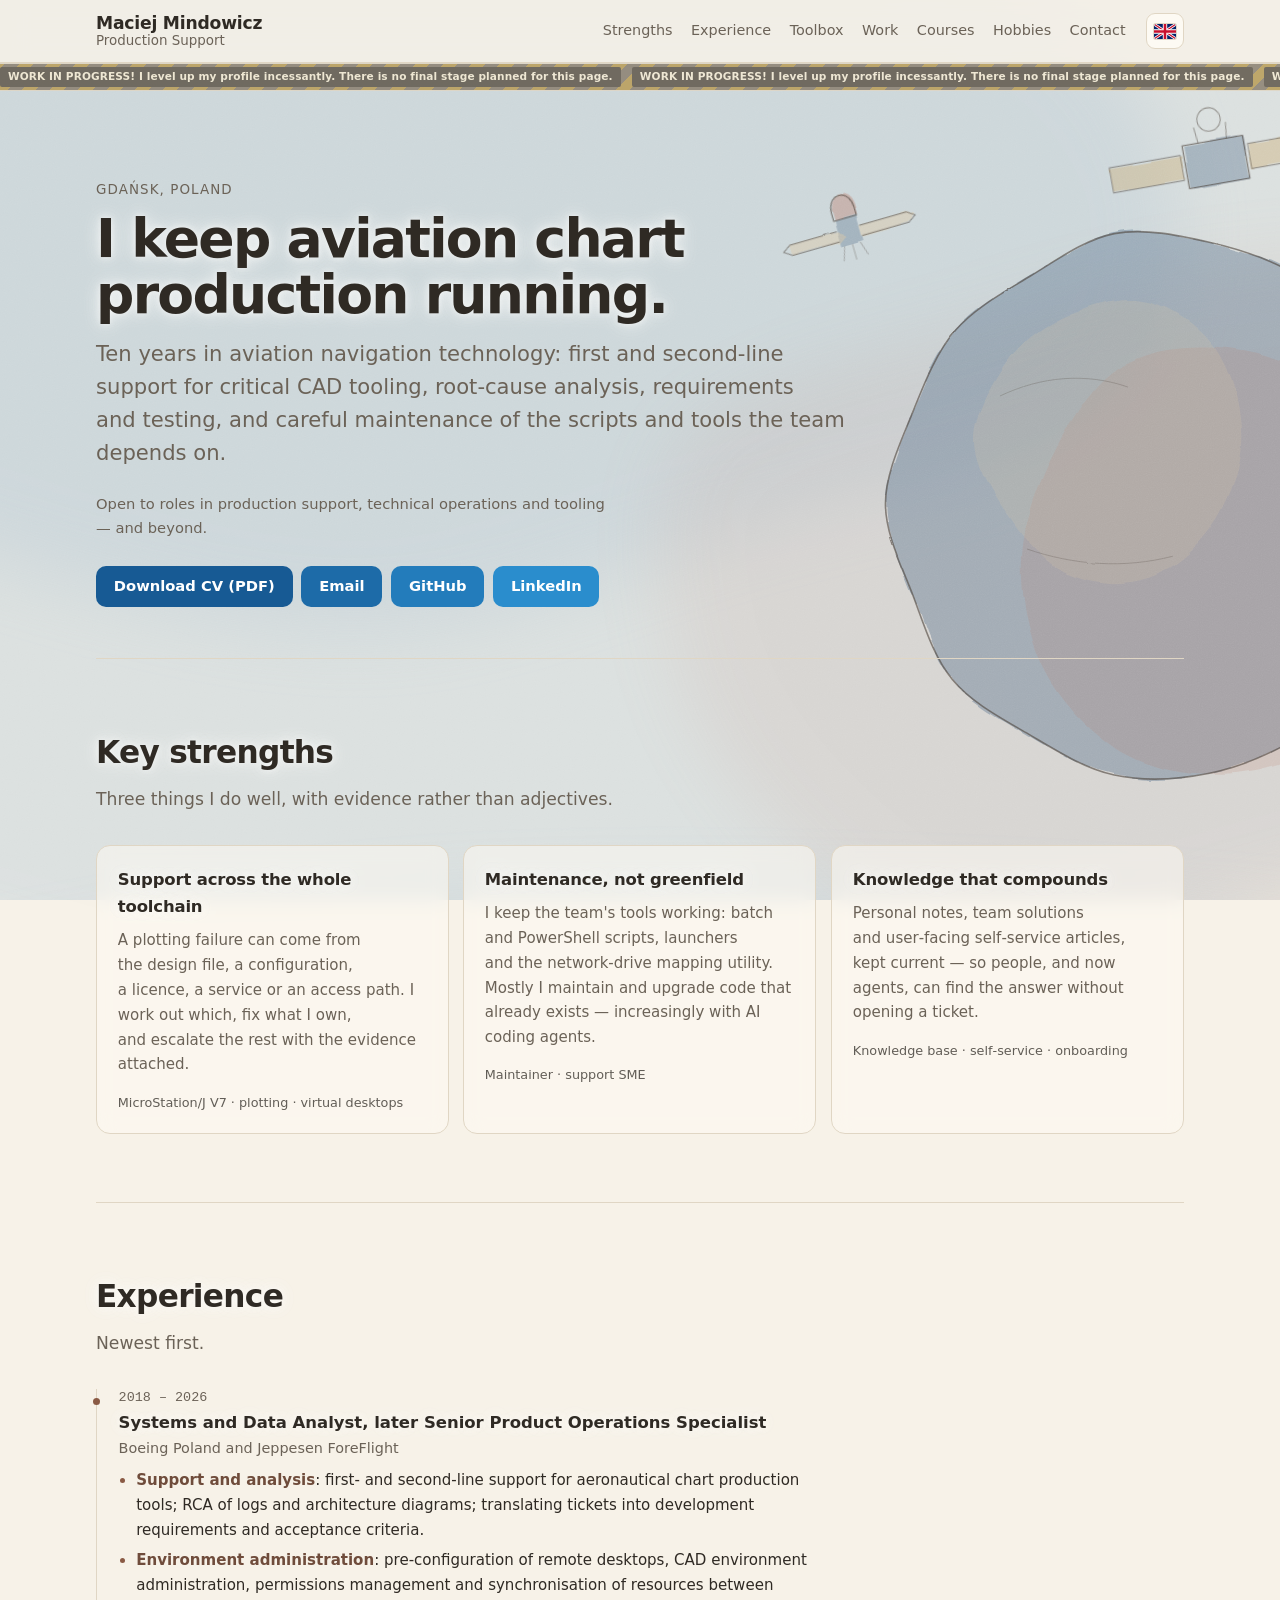
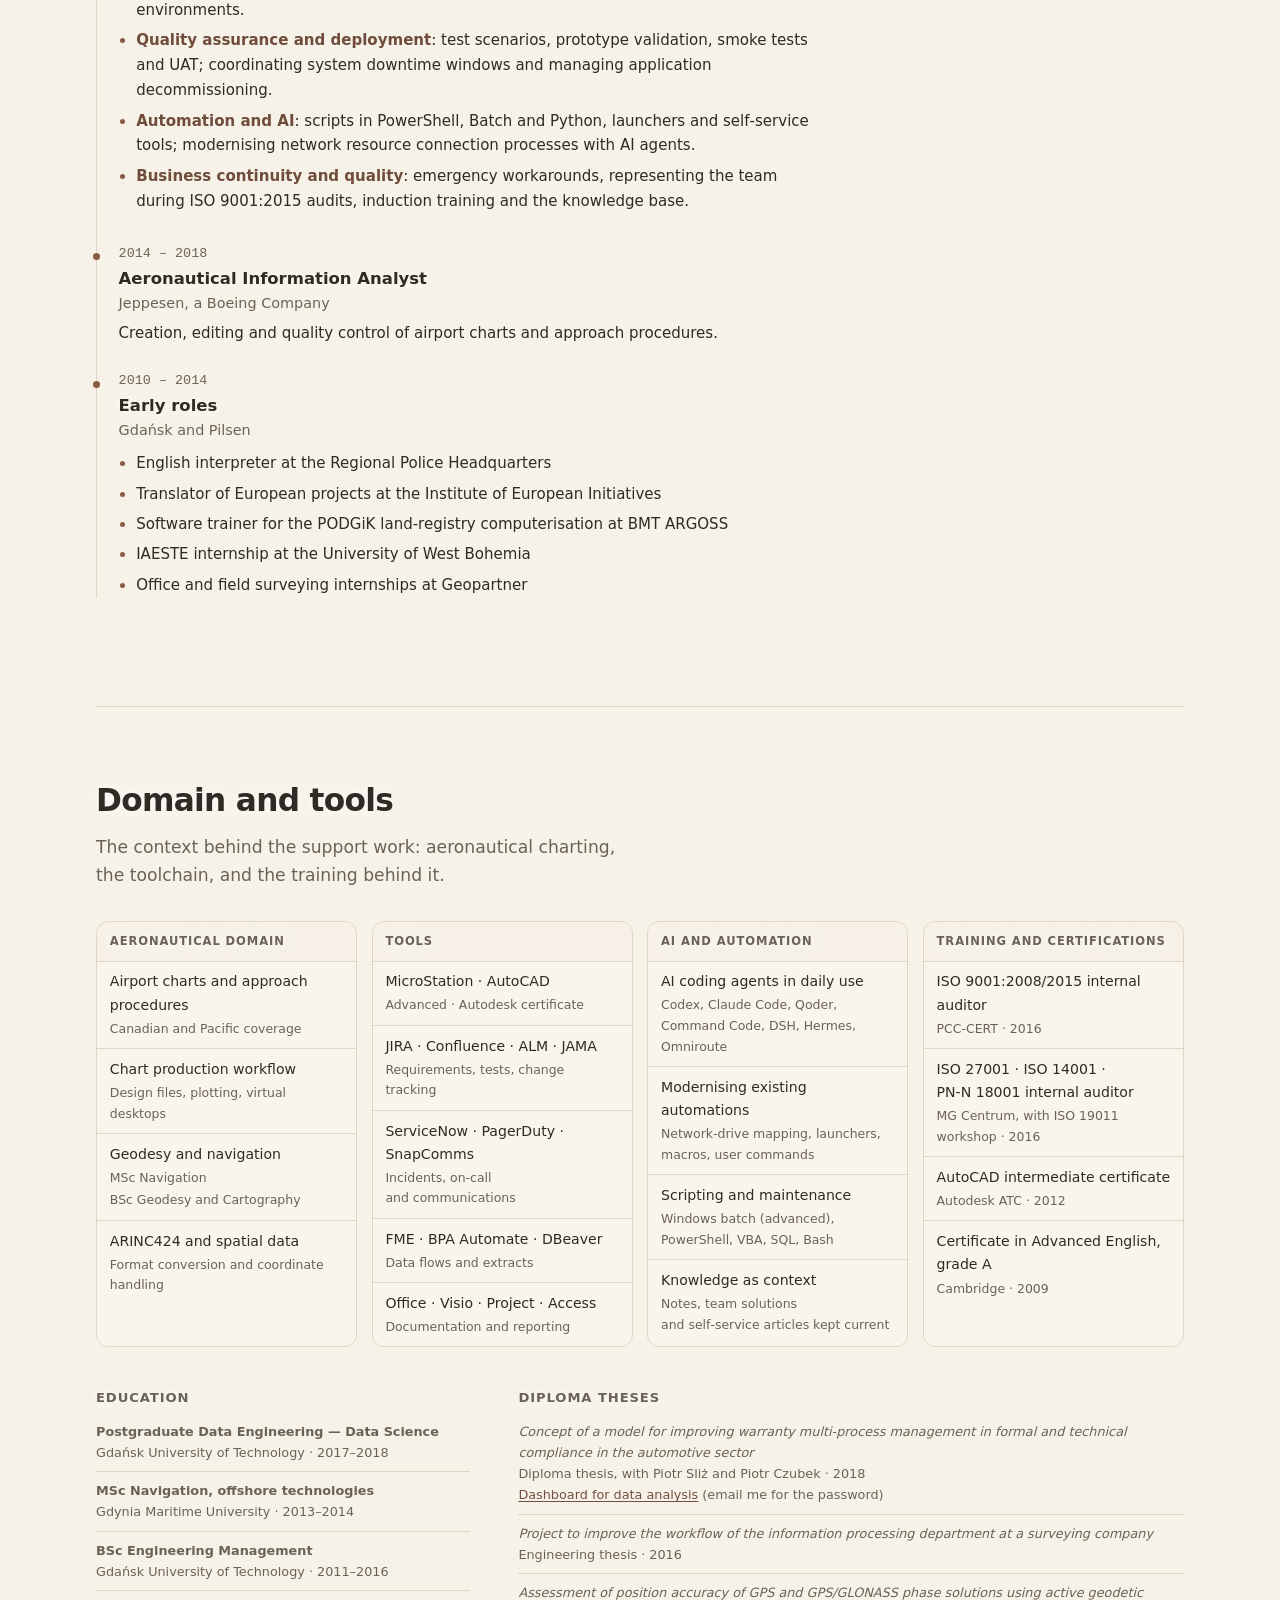
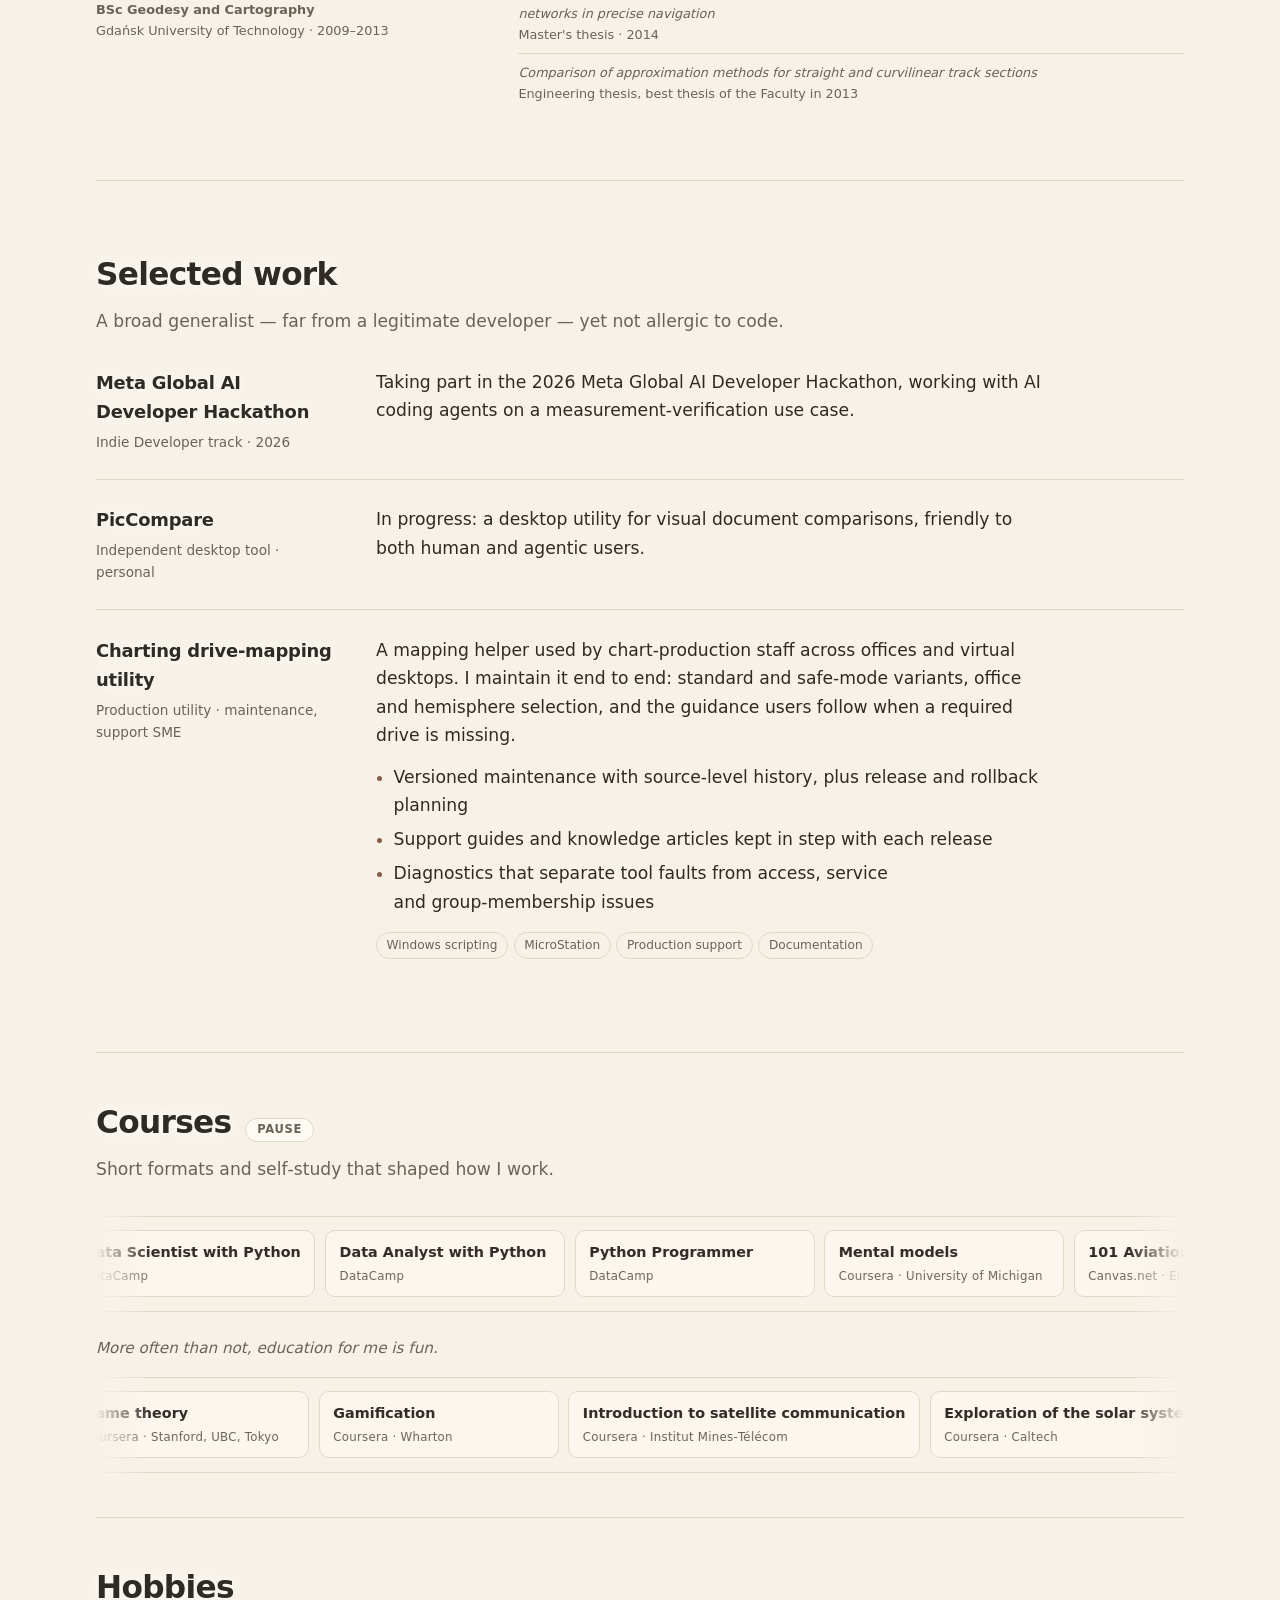
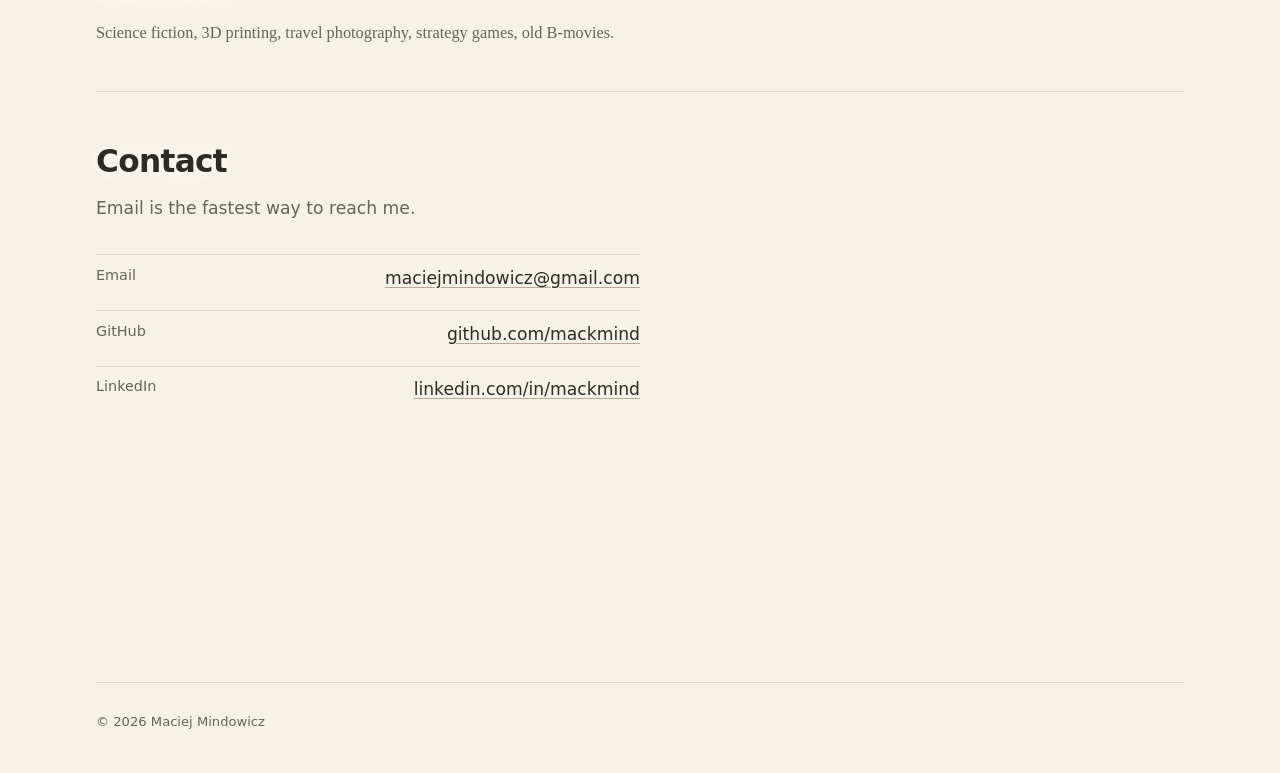
==== commit 4b9328f6: "Lights brighten linework and text, near-zero on the background Co-authored-by: CommandCodeBot <norep" ====
--- a/watercolor.html
+++ b/watercolor.html
@@ -14,13 +14,13 @@
 <meta property="og:description" content="Production support for aviation charting, legacy desktop tooling, UAT and documentation.">
 <meta property="og:url" content="https://mackmind.github.io/about/">
 <meta name="twitter:card" content="summary">
-<link rel="stylesheet" href="assets/styles.css?v=1793405749">
+<link rel="stylesheet" href="assets/styles.css?v=1793406206">
 <link rel="stylesheet" href="assets/watercolor.css">
 <script>
   try { var t = localStorage.getItem('portfolio.theme'); if (t) document.documentElement.dataset.theme = t; } catch (e) {}
   try { var l = localStorage.getItem('portfolio.lang'); if (l) document.documentElement.lang = l; } catch (e) {}
 </script>
-<script src="assets/app.js?v=1793405749" defer></script>
+<script src="assets/app.js?v=1793406206" defer></script>
 <script type="application/ld+json">
 {
   "@context": "https://schema.org",
@@ -40,7 +40,7 @@
 <body>
 <div class="bloom" aria-hidden="true"></div>
 <div class="bg" aria-hidden="true">
-  <img class="bg__panorama" src="assets/panorama-watercolor.svg?v=1793405749" alt="">
+  <img class="bg__panorama" src="assets/panorama-watercolor.svg?v=1793406206" alt="">
 </div>
 <a class="skip" href="#main" data-i18n="skip">Skip to content</a>
 
--- a/assets/styles.css
+++ b/assets/styles.css
@@ -274,16 +274,16 @@
     ),
     radial-gradient(
       circle,
-      color-mix(in srgb, var(--light) 9%, transparent) 0 2.5px,
-      transparent 15px
+      color-mix(in srgb, var(--light) 30%, transparent) 0 3px,
+      transparent 34px
     ),
     radial-gradient(
       circle,
-      color-mix(in srgb, var(--light) 1.6%, transparent) 0%,
-      color-mix(in srgb, var(--light) 0.7%, transparent) 38%,
-      transparent 62%
+      color-mix(in srgb, var(--light) 10%, transparent) 0%,
+      color-mix(in srgb, var(--light) 4%, transparent) 38%,
+      transparent 70%
     );
-  mix-blend-mode: screen;
+  mix-blend-mode: color-dodge;
   opacity: 0;
   will-change: transform;
 }
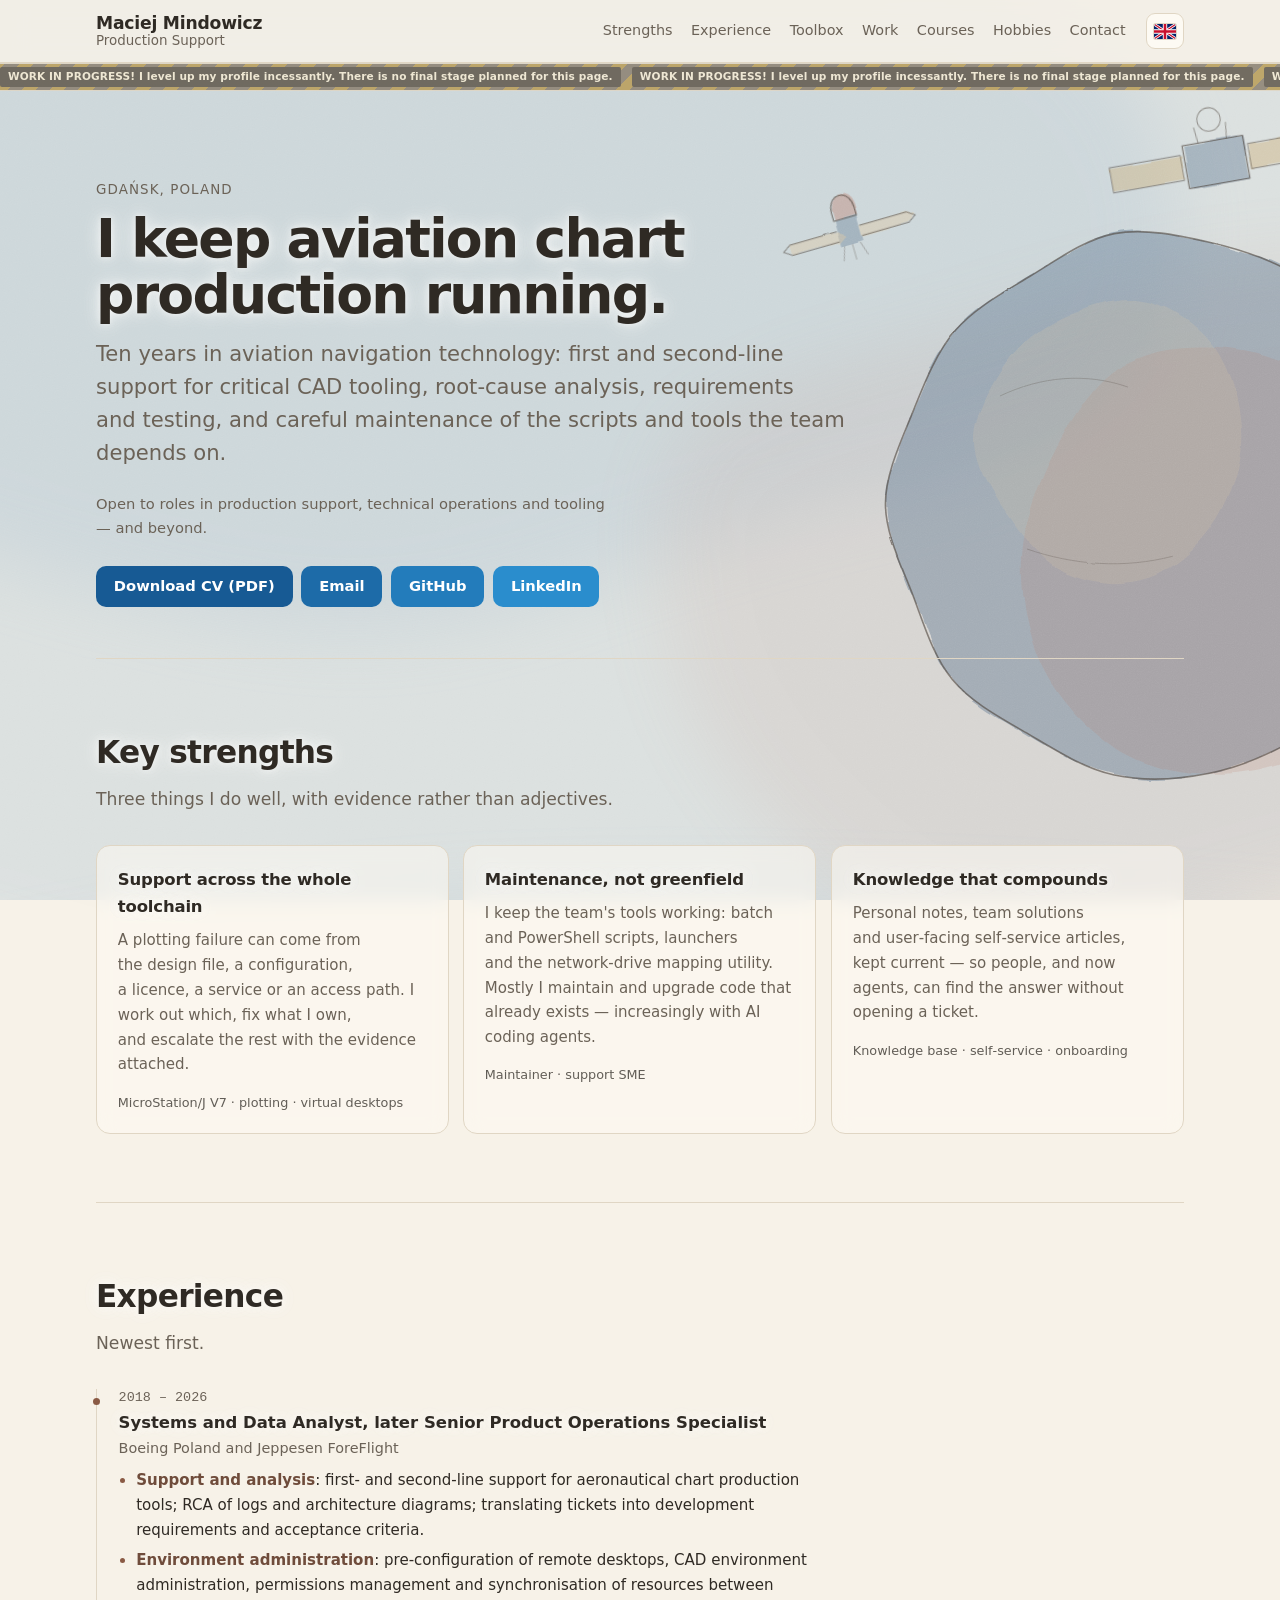
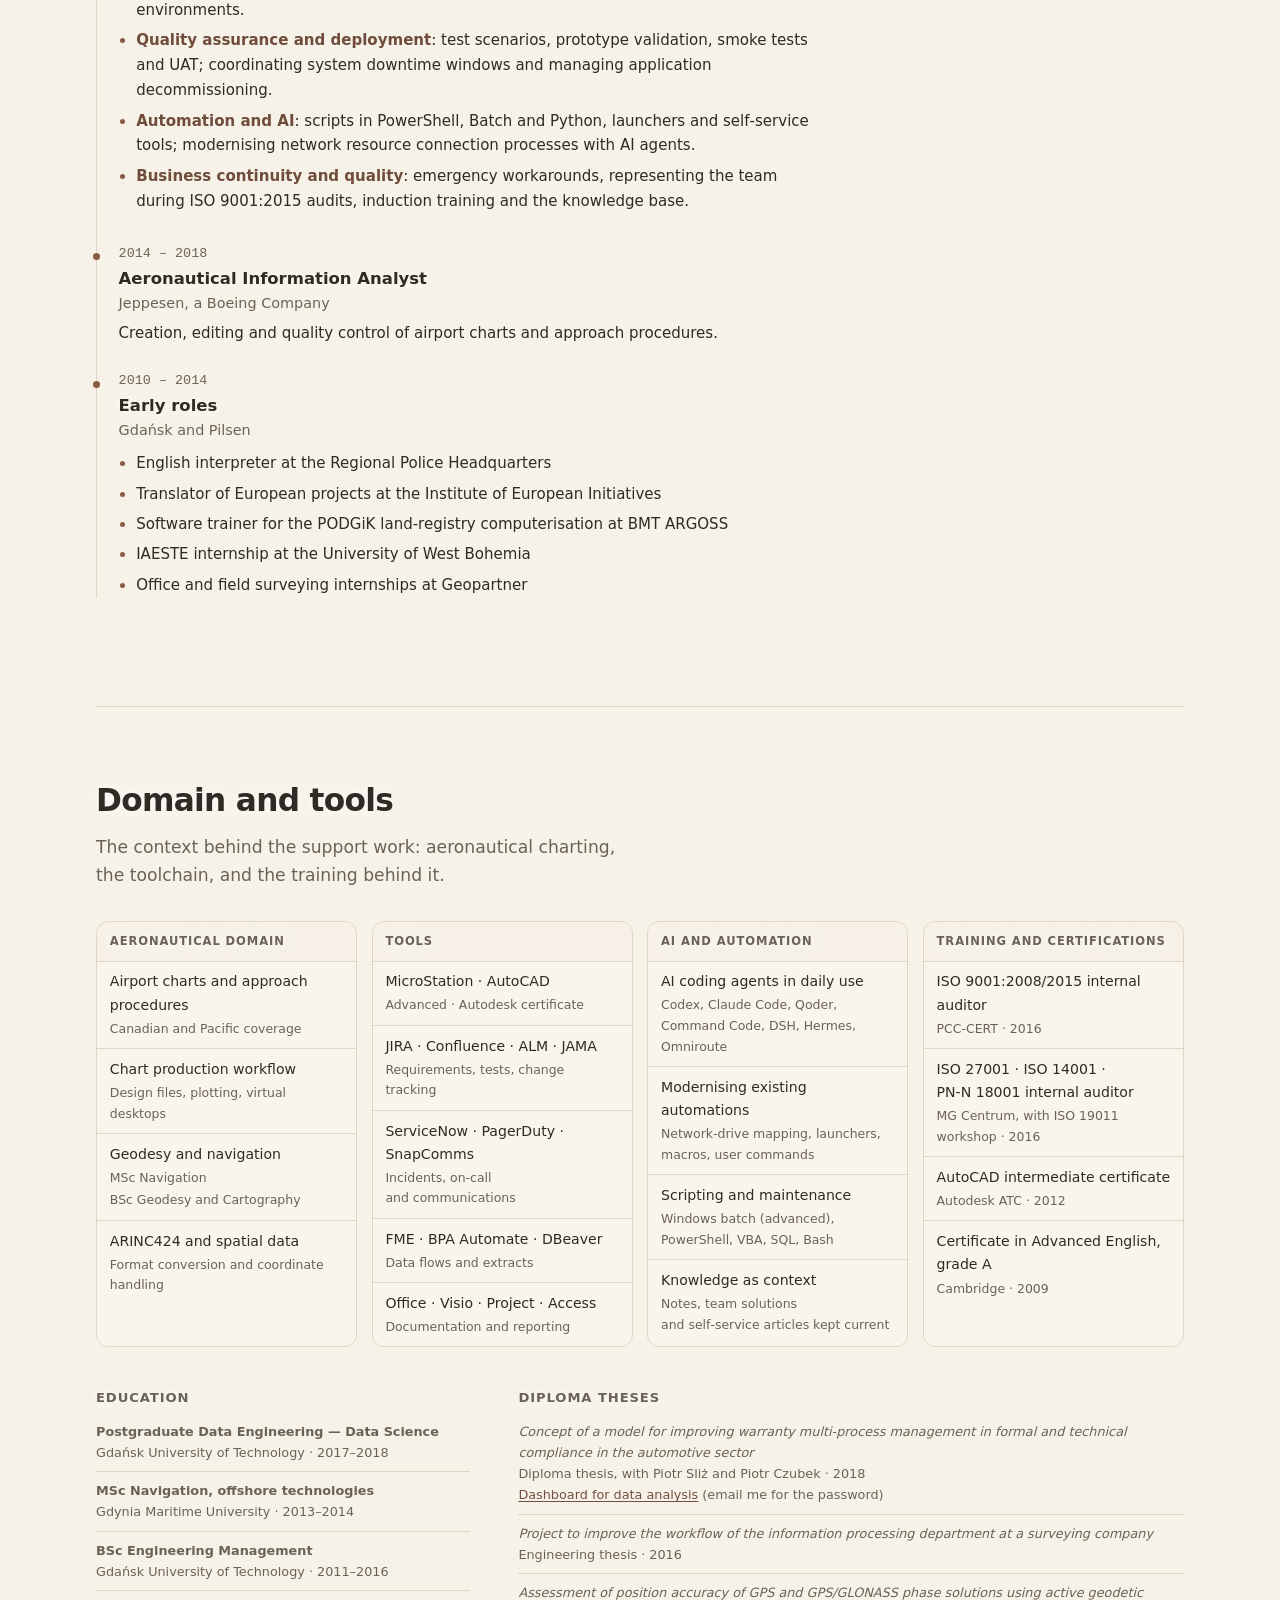
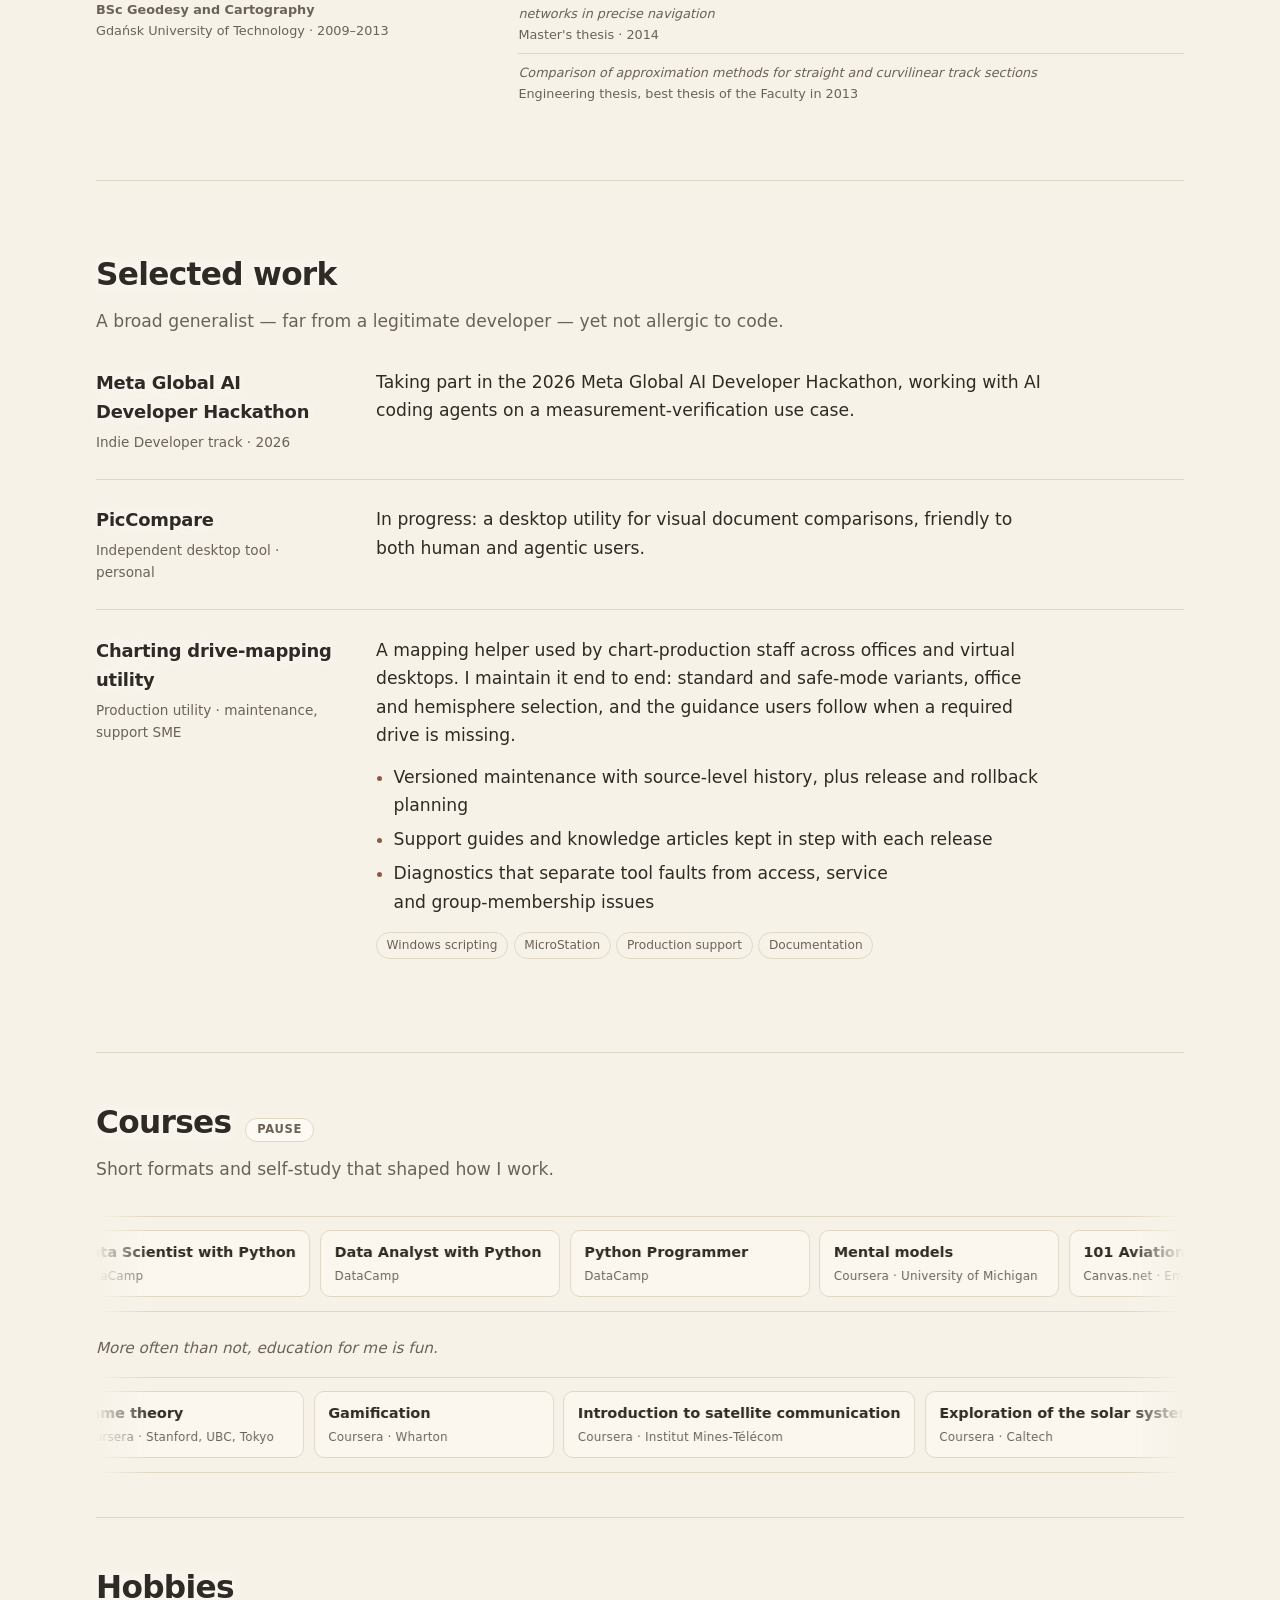
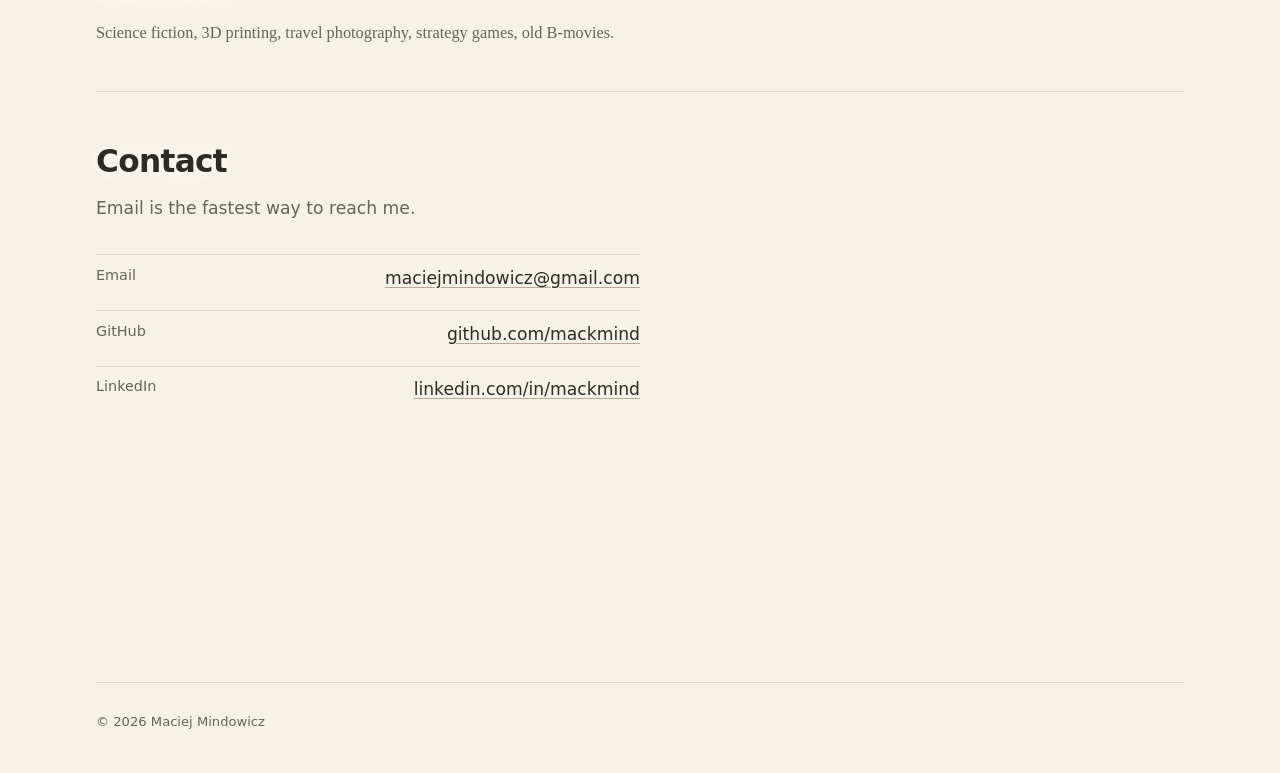
==== commit b95a7494: "Animated birds, dimmer drone light, new fun line Co-authored-by: CommandCodeBot <noreply@commandcode" ====
--- a/watercolor.html
+++ b/watercolor.html
@@ -14,13 +14,13 @@
 <meta property="og:description" content="Production support for aviation charting, legacy desktop tooling, UAT and documentation.">
 <meta property="og:url" content="https://mackmind.github.io/about/">
 <meta name="twitter:card" content="summary">
-<link rel="stylesheet" href="assets/styles.css?v=1793406206">
+<link rel="stylesheet" href="assets/styles.css?v=1793407016">
 <link rel="stylesheet" href="assets/watercolor.css">
 <script>
   try { var t = localStorage.getItem('portfolio.theme'); if (t) document.documentElement.dataset.theme = t; } catch (e) {}
   try { var l = localStorage.getItem('portfolio.lang'); if (l) document.documentElement.lang = l; } catch (e) {}
 </script>
-<script src="assets/app.js?v=1793406206" defer></script>
+<script src="assets/app.js?v=1793407016" defer></script>
 <script type="application/ld+json">
 {
   "@context": "https://schema.org",
@@ -40,7 +40,7 @@
 <body>
 <div class="bloom" aria-hidden="true"></div>
 <div class="bg" aria-hidden="true">
-  <img class="bg__panorama" src="assets/panorama-watercolor.svg?v=1793406206" alt="">
+  <img class="bg__panorama" src="assets/panorama-watercolor.svg?v=1793407016" alt="">
 </div>
 <a class="skip" href="#main" data-i18n="skip">Skip to content</a>
 
--- a/assets/styles.css
+++ b/assets/styles.css
@@ -274,14 +274,14 @@
     ),
     radial-gradient(
       circle,
-      color-mix(in srgb, var(--light) 30%, transparent) 0 3px,
-      transparent 34px
+      color-mix(in srgb, var(--light) 38%, transparent) 0 4px,
+      transparent 70px
     ),
     radial-gradient(
       circle,
-      color-mix(in srgb, var(--light) 10%, transparent) 0%,
-      color-mix(in srgb, var(--light) 4%, transparent) 38%,
-      transparent 70%
+      color-mix(in srgb, var(--light) 3%, transparent) 0%,
+      color-mix(in srgb, var(--light) 1%, transparent) 40%,
+      transparent 62%
     );
   mix-blend-mode: color-dodge;
   opacity: 0;
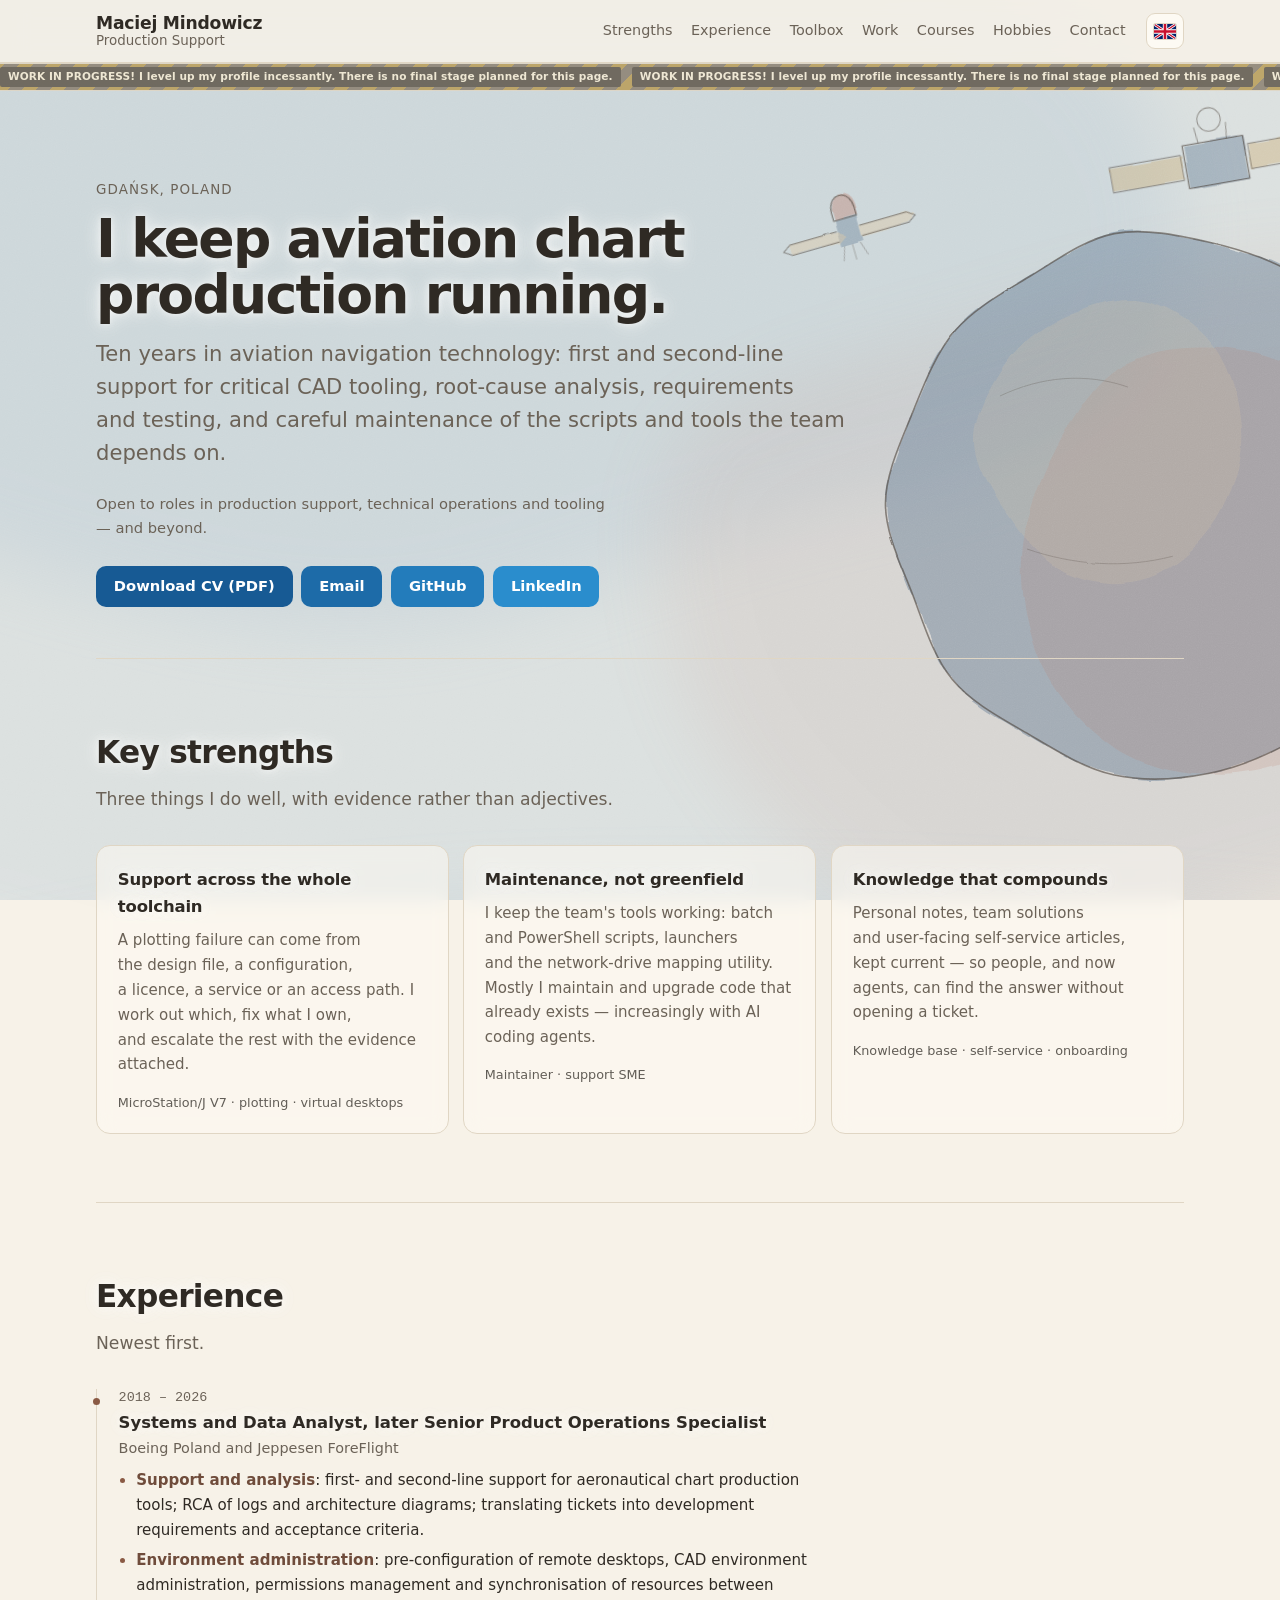
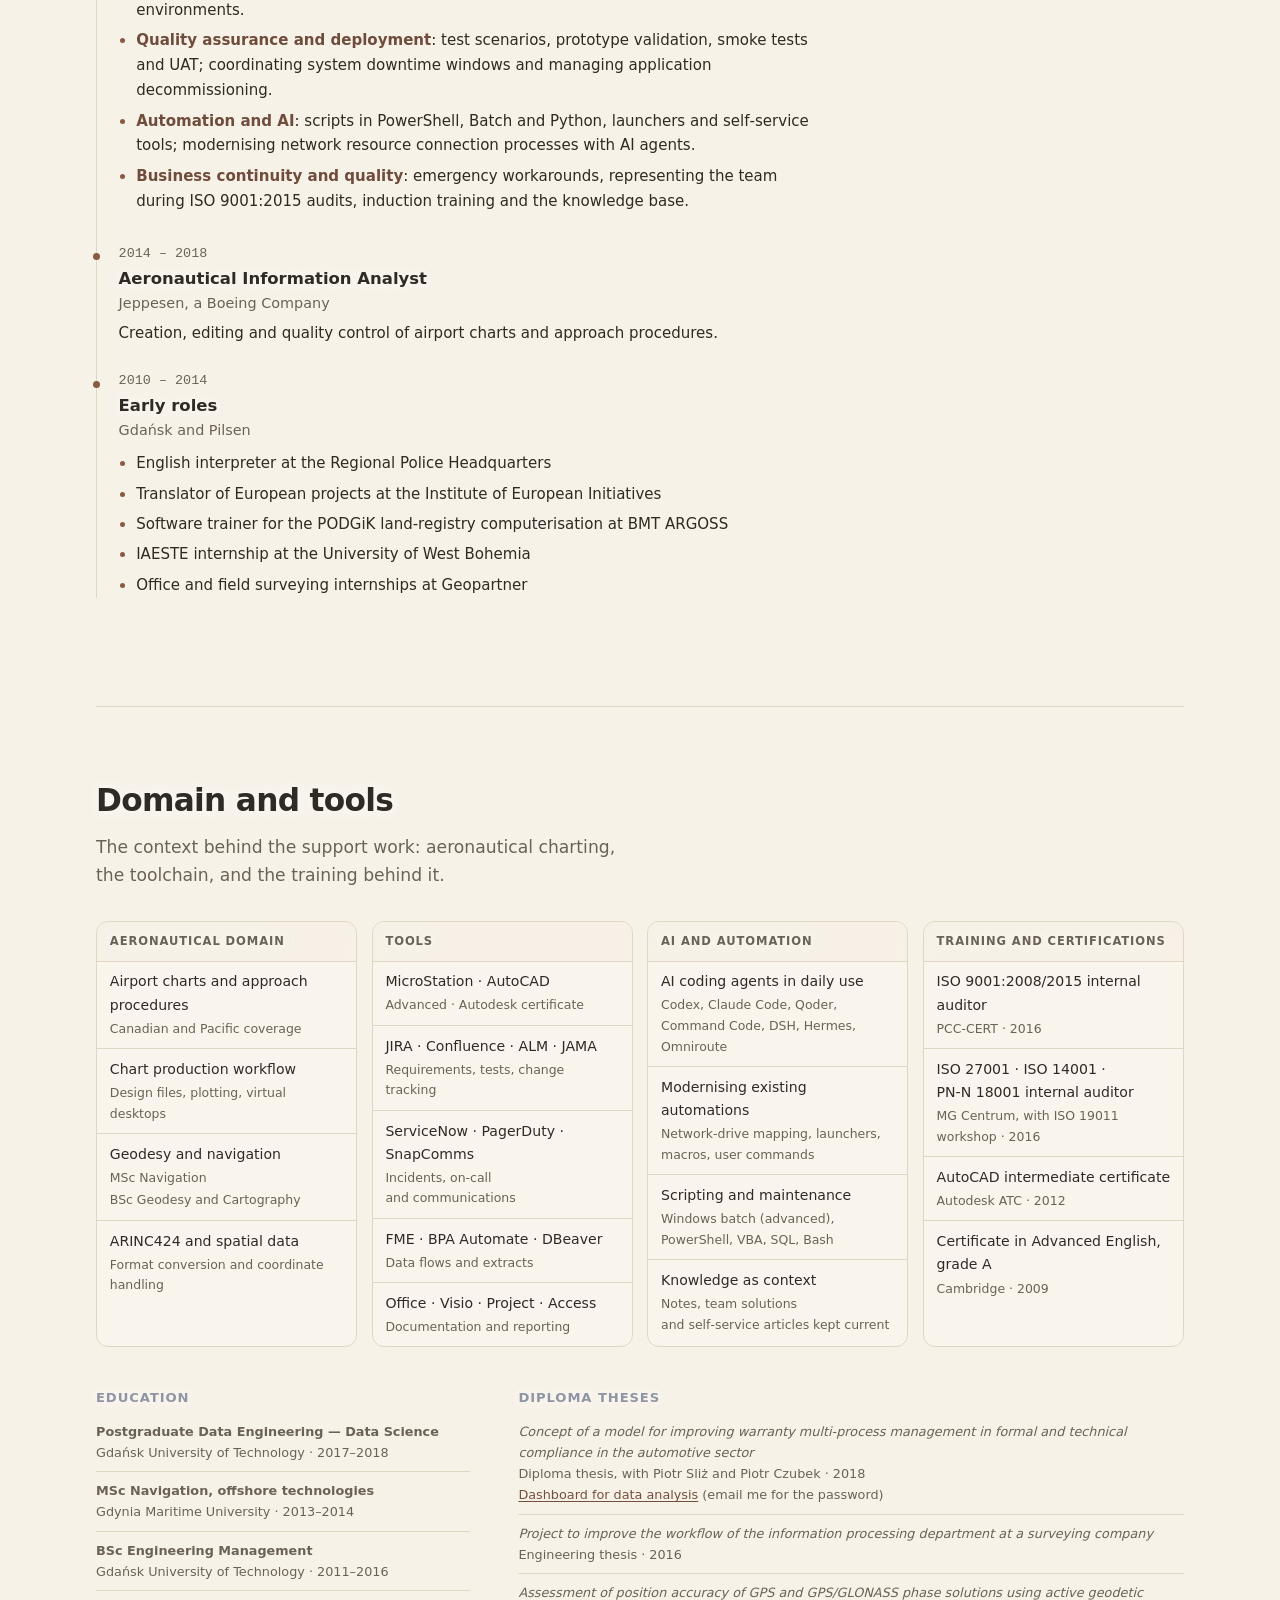
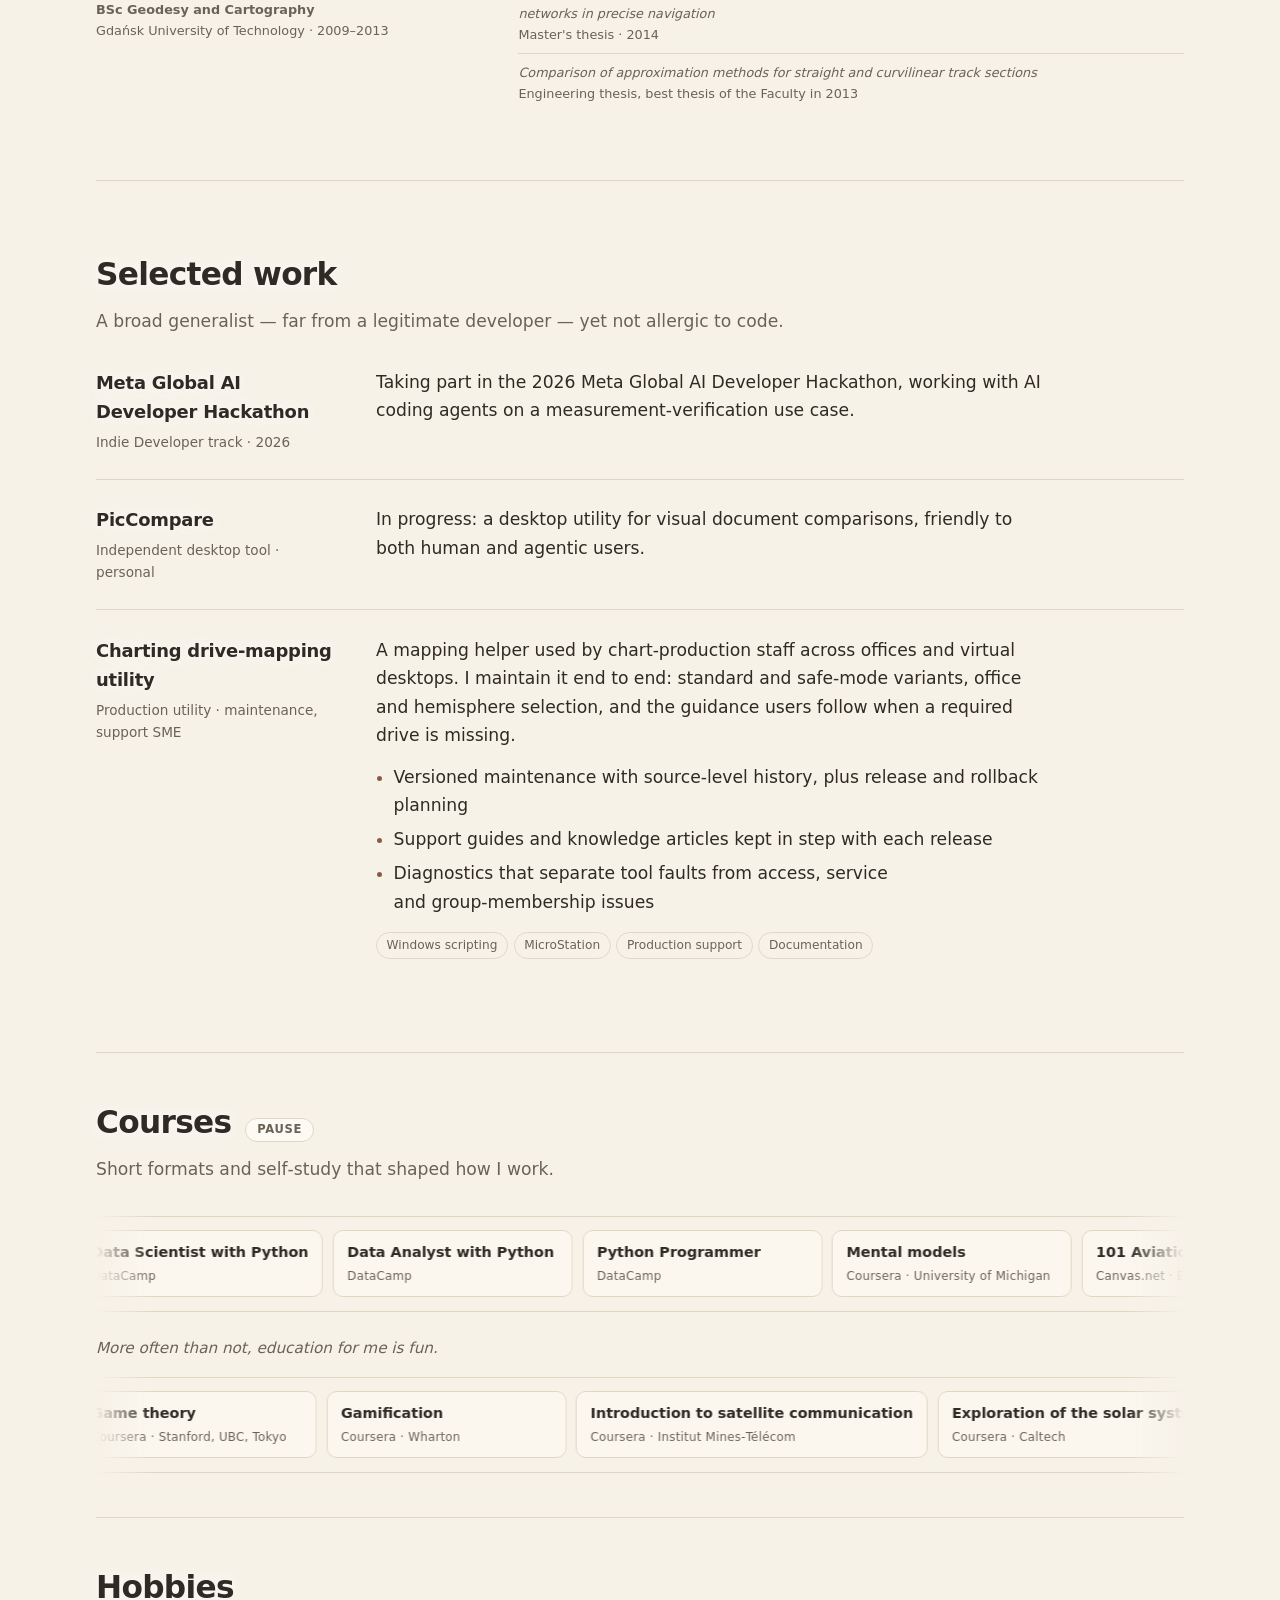
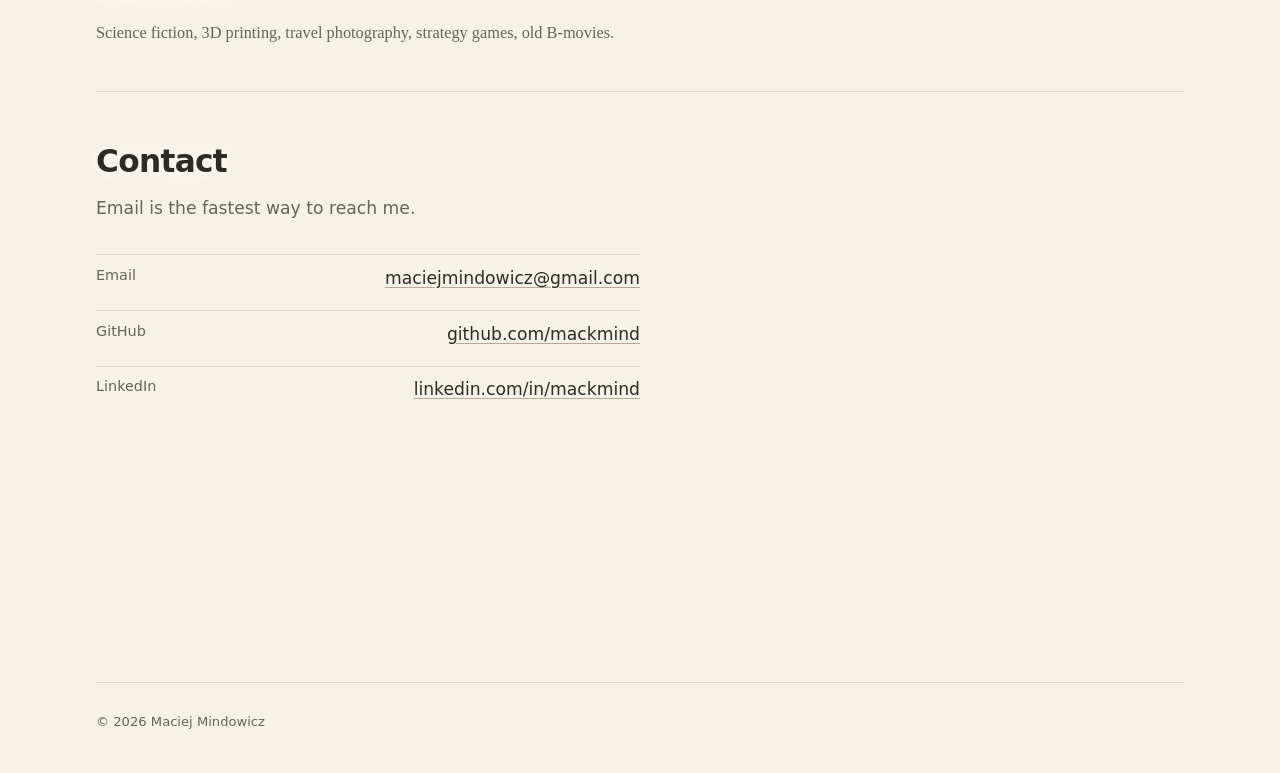
==== commit e55993dd: "Blinking drone light, wider glow on linework, lighter theses headings Co-authored-by: CommandCodeBot" ====
--- a/watercolor.html
+++ b/watercolor.html
@@ -14,13 +14,13 @@
 <meta property="og:description" content="Production support for aviation charting, legacy desktop tooling, UAT and documentation.">
 <meta property="og:url" content="https://mackmind.github.io/about/">
 <meta name="twitter:card" content="summary">
-<link rel="stylesheet" href="assets/styles.css?v=1793407016">
+<link rel="stylesheet" href="assets/styles.css?v=1793408445">
 <link rel="stylesheet" href="assets/watercolor.css">
 <script>
   try { var t = localStorage.getItem('portfolio.theme'); if (t) document.documentElement.dataset.theme = t; } catch (e) {}
   try { var l = localStorage.getItem('portfolio.lang'); if (l) document.documentElement.lang = l; } catch (e) {}
 </script>
-<script src="assets/app.js?v=1793407016" defer></script>
+<script src="assets/app.js?v=1793408445" defer></script>
 <script type="application/ld+json">
 {
   "@context": "https://schema.org",
@@ -40,7 +40,7 @@
 <body>
 <div class="bloom" aria-hidden="true"></div>
 <div class="bg" aria-hidden="true">
-  <img class="bg__panorama" src="assets/panorama-watercolor.svg?v=1793407016" alt="">
+  <img class="bg__panorama" src="assets/panorama-watercolor.svg?v=1793408445" alt="">
 </div>
 <a class="skip" href="#main" data-i18n="skip">Skip to content</a>
 
@@ -500,10 +500,10 @@
 </main>
 
 <div class="lights" aria-hidden="true">
-  <span class="lights__dot"></span>
-  <span class="lights__dot"></span>
-  <span class="lights__dot"></span>
-  <span class="lights__dot"></span>
+  <span class="lights__dot"><i class="lights__glow"></i></span>
+  <span class="lights__dot"><i class="lights__glow"></i></span>
+  <span class="lights__dot"><i class="lights__glow"></i></span>
+  <span class="lights__dot"><i class="lights__glow"></i></span>
 </div>
 
 <footer class="site-footer wrap">
--- a/assets/styles.css
+++ b/assets/styles.css
@@ -17,6 +17,7 @@
   --tape-gap: #8b8070;
   --tape-chip: #5f574a;
   --tape-ink: #f4ead2;
+  --heading-soft: #8f95a3;
   --radius: 14px;
   --wrap: 68rem;
   --font: ui-sans-serif, system-ui, -apple-system, "Segoe UI", Roboto, "Helvetica Neue", Arial, sans-serif;
@@ -45,6 +46,7 @@
   --tape-gap: #242424;
   --tape-chip: #242424;
   --tape-ink: #d8c48f;
+  --heading-soft: #c2c8d5;
 }
 
 @media (prefers-color-scheme: dark) {
@@ -65,6 +67,7 @@
     --tape-gap: #242424;
     --tape-chip: #242424;
     --tape-ink: #d8c48f;
+    --heading-soft: #c2c8d5;
   }
 }
 
@@ -261,31 +264,62 @@
   position: absolute;
   top: 0;
   left: 0;
-  width: 380px;
-  height: 380px;
-  margin: -190px 0 0 -190px;
+  width: 460px;
+  height: 460px;
+  margin: -230px 0 0 -230px;
+  visibility: hidden;
+  will-change: transform;
+}
+
+.lights__glow {
+  position: absolute;
+  inset: 0;
   border-radius: 50%;
+  opacity: 0;
   background:
     radial-gradient(
       circle,
-      rgba(255, 255, 255, 0.55) 0 0.7px,
-      color-mix(in srgb, var(--light) 55%, white) 0.7px 1.6px,
-      transparent 4px
+      rgba(255, 255, 255, 0.6) 0 0.8px,
+      color-mix(in srgb, var(--light) 55%, white) 0.8px 1.8px,
+      transparent 5px
     ),
     radial-gradient(
       circle,
-      color-mix(in srgb, var(--light) 38%, transparent) 0 4px,
-      transparent 70px
+      color-mix(in srgb, var(--light) 46%, transparent) 0 5px,
+      color-mix(in srgb, var(--light) 10%, transparent) 26px,
+      transparent 120px
     ),
     radial-gradient(
       circle,
-      color-mix(in srgb, var(--light) 3%, transparent) 0%,
-      color-mix(in srgb, var(--light) 1%, transparent) 40%,
-      transparent 62%
+      color-mix(in srgb, var(--light) 1.2%, transparent) 0%,
+      color-mix(in srgb, var(--light) 0.4%, transparent) 40%,
+      transparent 55%
     );
   mix-blend-mode: color-dodge;
-  opacity: 0;
-  will-change: transform;
+}
+
+.lights__dot:nth-child(3) .lights__glow {
+  animation: droneBlink 13s ease-in-out infinite;
+}
+
+@keyframes droneBlink {
+  0%,
+  84% {
+    opacity: 0;
+  }
+  86% {
+    opacity: 0.55;
+  }
+  88% {
+    opacity: 0.12;
+  }
+  90% {
+    opacity: 0.5;
+  }
+  93%,
+  100% {
+    opacity: 0;
+  }
 }
 
 .lights__dot:nth-child(1) {
@@ -1022,7 +1056,7 @@
   font-weight: 620;
   letter-spacing: 0.07em;
   text-transform: uppercase;
-  color: var(--muted);
+  color: var(--heading-soft);
 }
 
 .subgrid ul {
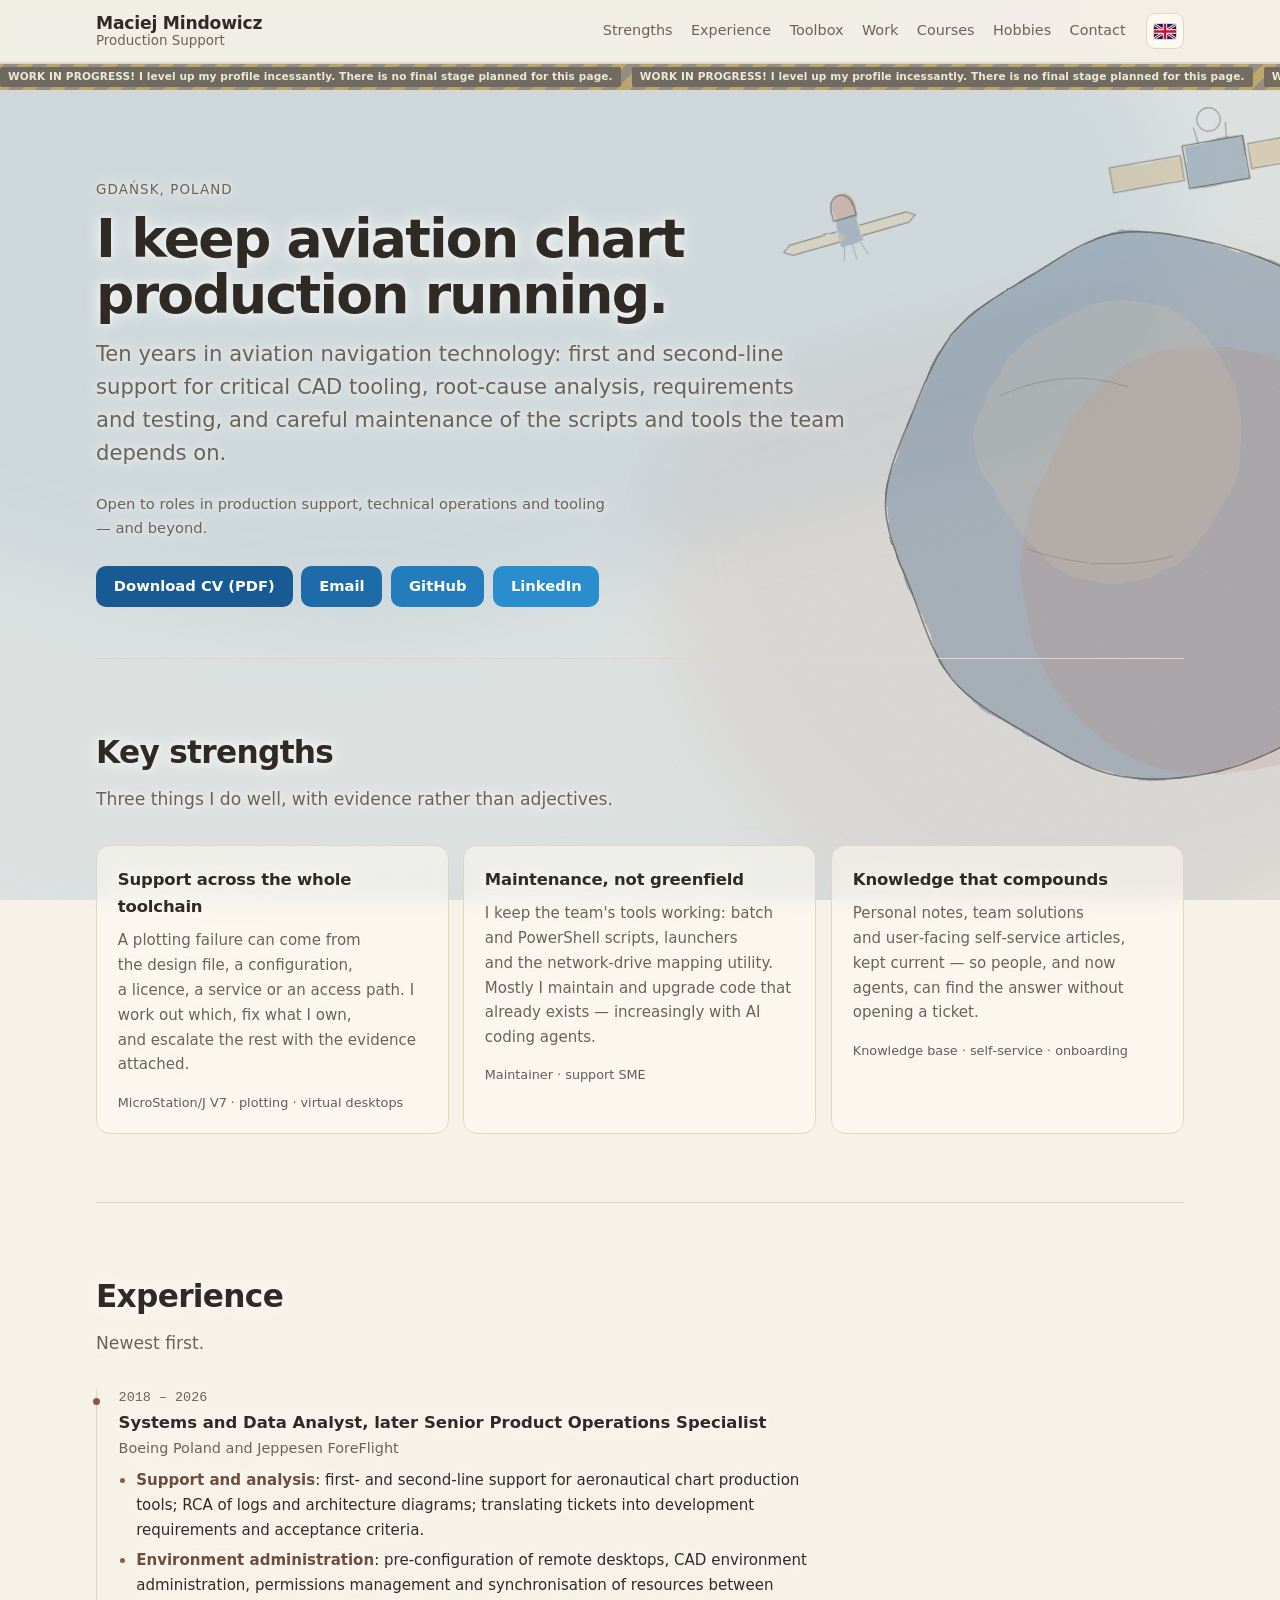
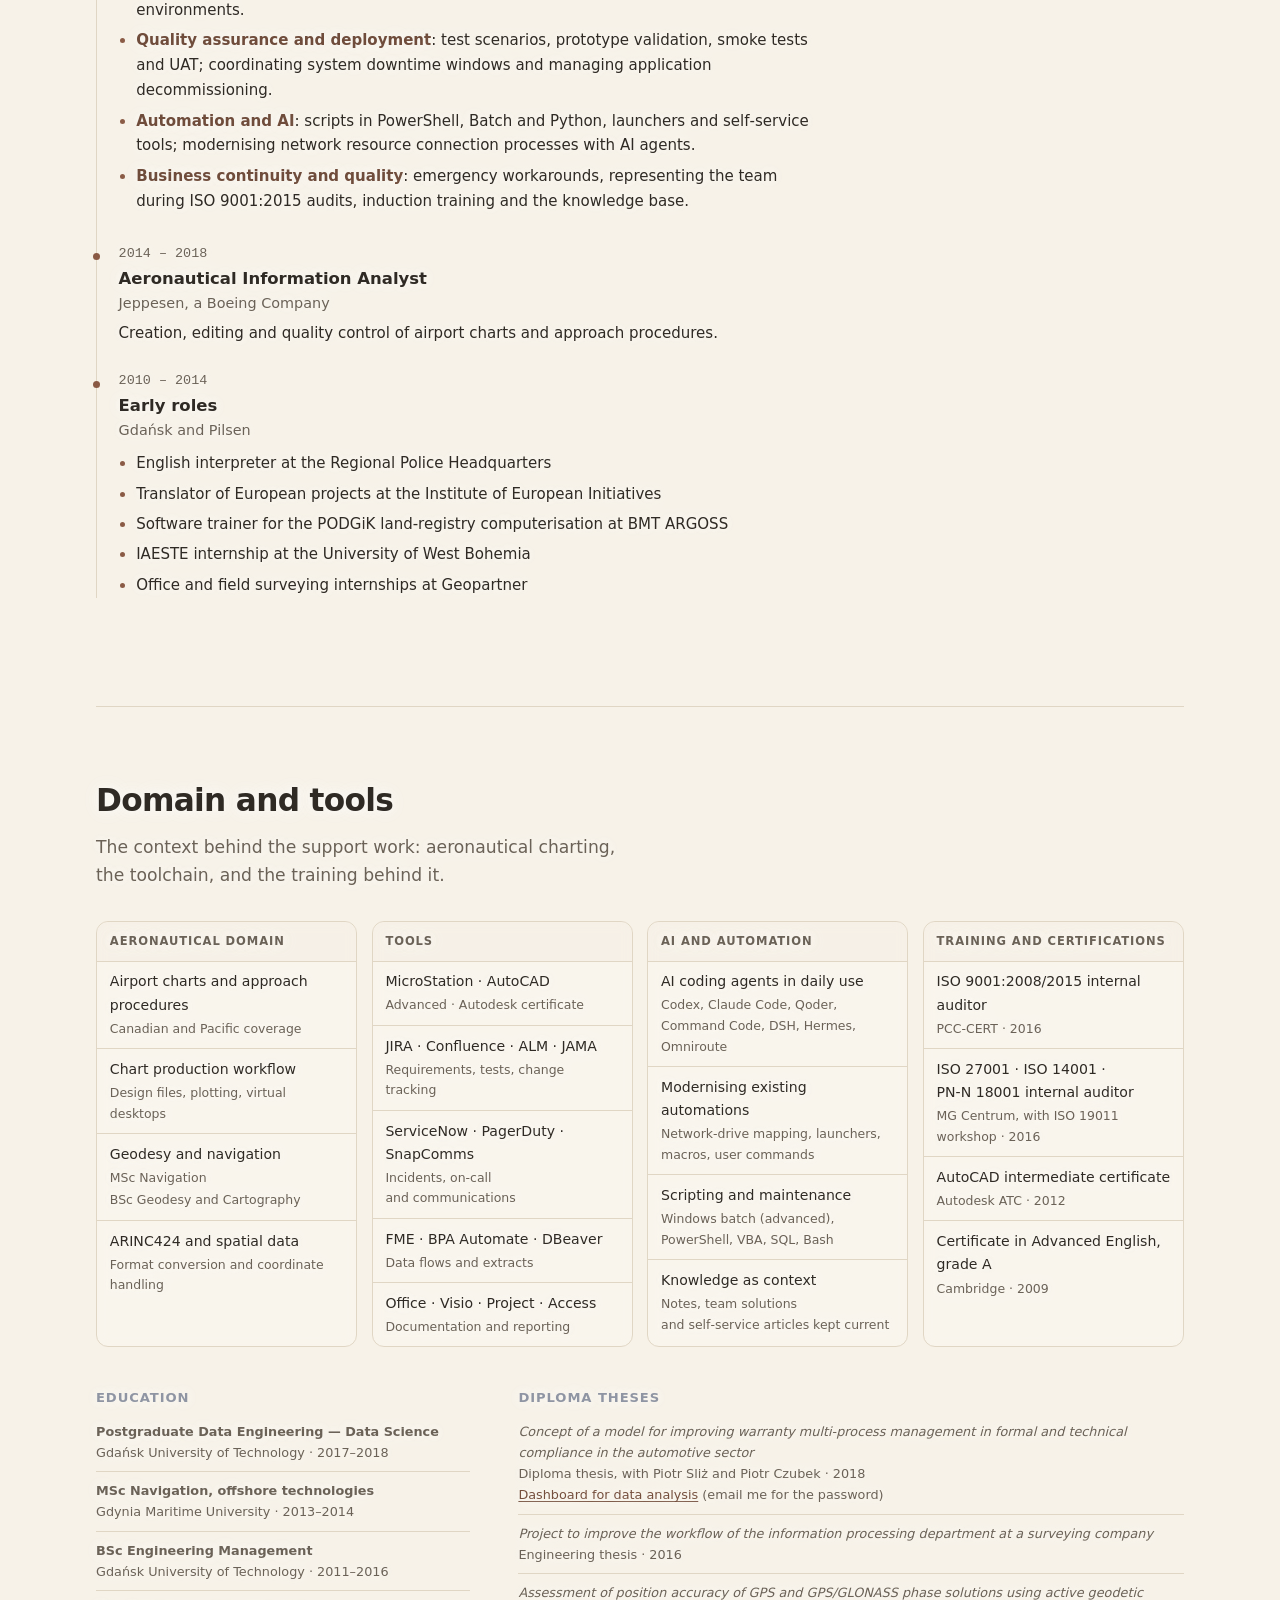
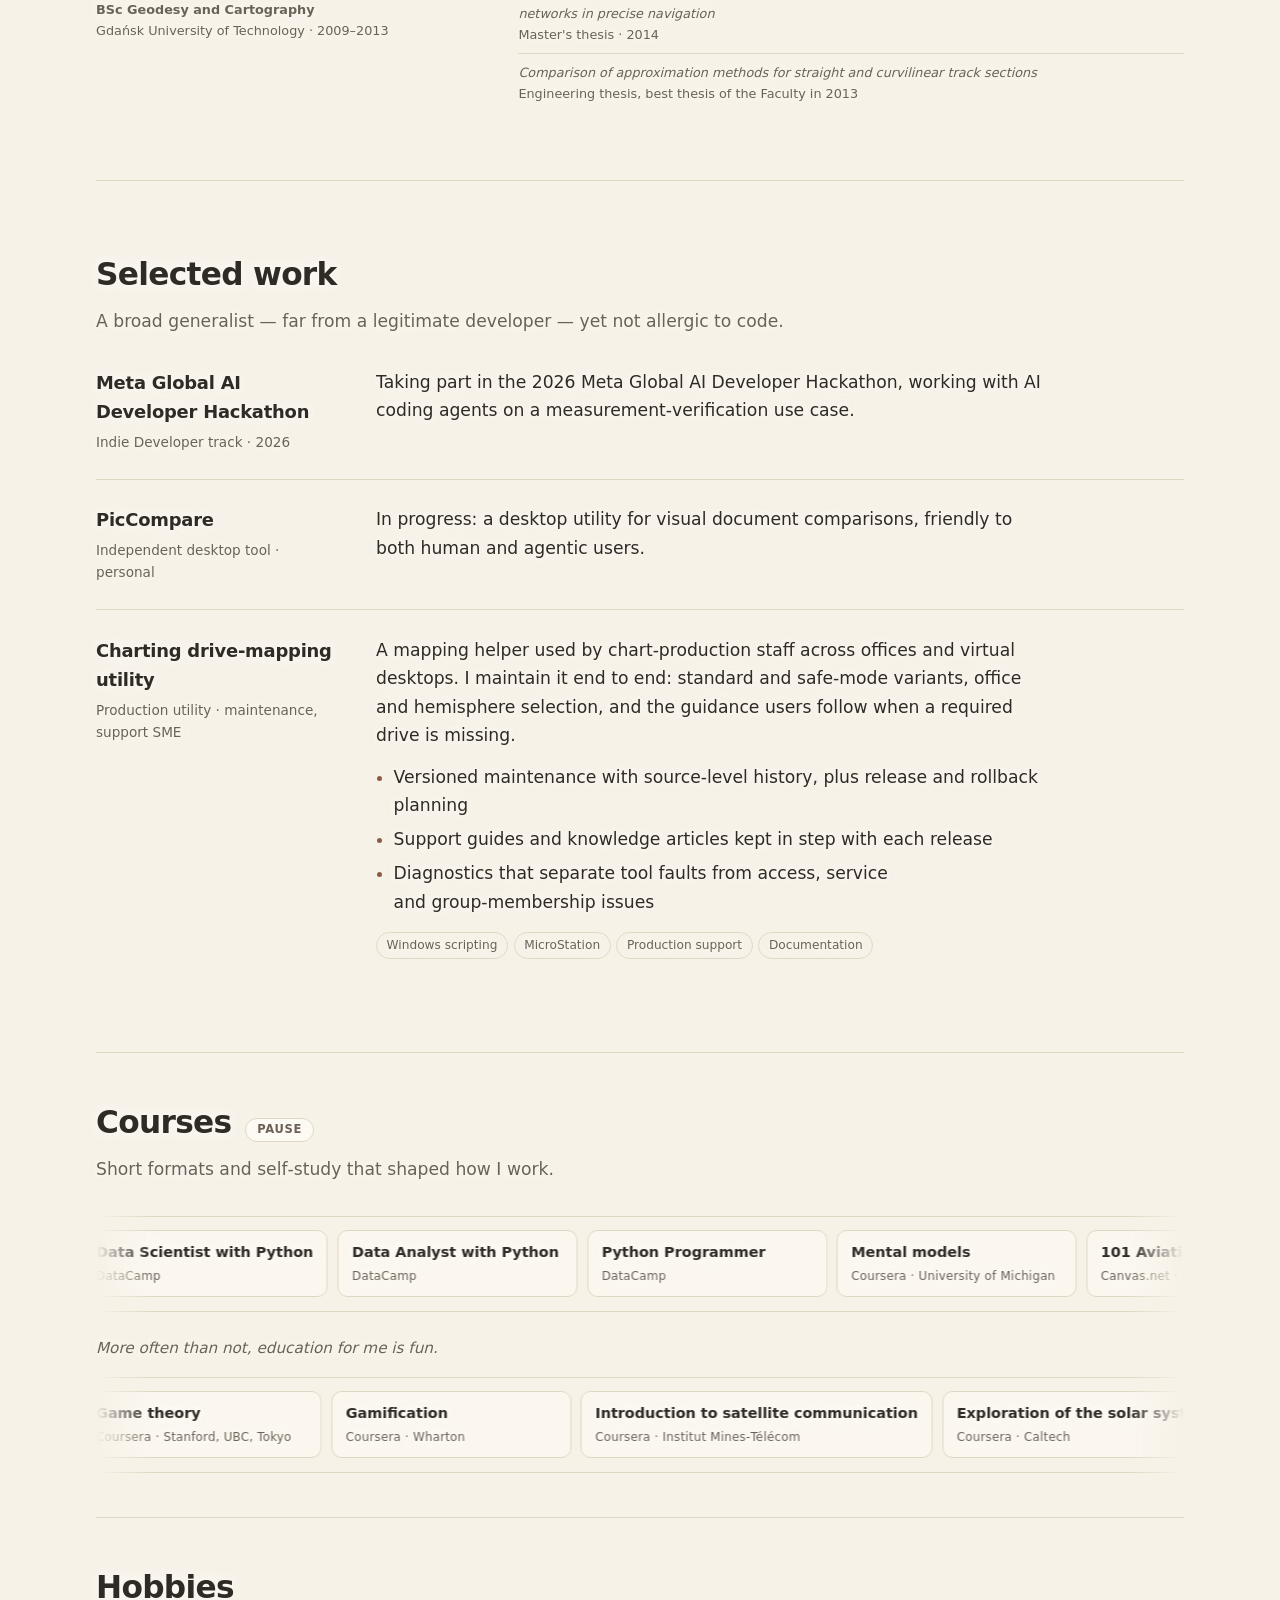
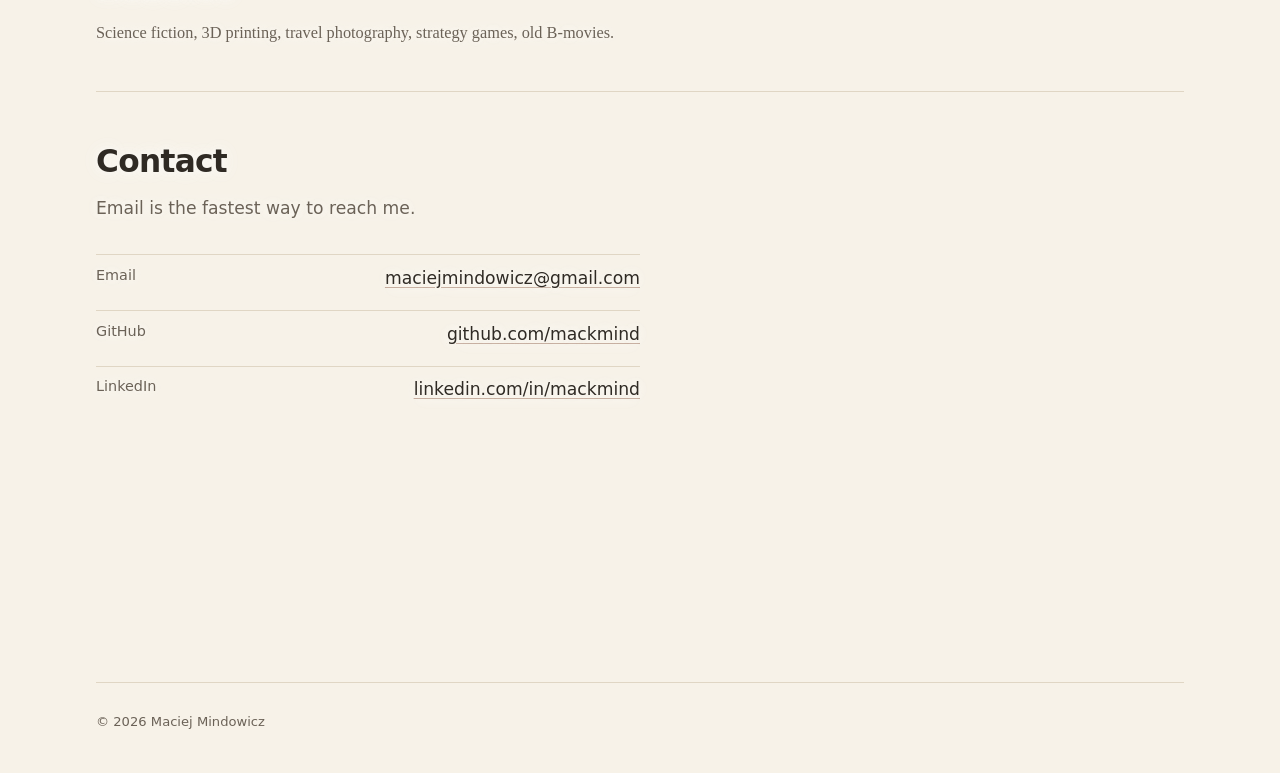
==== commit 49dc57e7: "Soft shadow on all body text Co-authored-by: CommandCodeBot <noreply@commandcode.ai>" ====
--- a/watercolor.html
+++ b/watercolor.html
@@ -14,13 +14,13 @@
 <meta property="og:description" content="Production support for aviation charting, legacy desktop tooling, UAT and documentation.">
 <meta property="og:url" content="https://mackmind.github.io/about/">
 <meta name="twitter:card" content="summary">
-<link rel="stylesheet" href="assets/styles.css?v=1793408445">
+<link rel="stylesheet" href="assets/styles.css?v=1793453505">
 <link rel="stylesheet" href="assets/watercolor.css">
 <script>
   try { var t = localStorage.getItem('portfolio.theme'); if (t) document.documentElement.dataset.theme = t; } catch (e) {}
   try { var l = localStorage.getItem('portfolio.lang'); if (l) document.documentElement.lang = l; } catch (e) {}
 </script>
-<script src="assets/app.js?v=1793408445" defer></script>
+<script src="assets/app.js?v=1793453505" defer></script>
 <script type="application/ld+json">
 {
   "@context": "https://schema.org",
@@ -40,7 +40,7 @@
 <body>
 <div class="bloom" aria-hidden="true"></div>
 <div class="bg" aria-hidden="true">
-  <img class="bg__panorama" src="assets/panorama-watercolor.svg?v=1793408445" alt="">
+  <img class="bg__panorama" src="assets/panorama-watercolor.svg?v=1793453505" alt="">
 </div>
 <a class="skip" href="#main" data-i18n="skip">Skip to content</a>
 
--- a/assets/styles.css
+++ b/assets/styles.css
@@ -213,6 +213,15 @@
   text-shadow: var(--text-glow);
 }
 
+main {
+  text-shadow: var(--text-glow);
+}
+
+.btn,
+.marquee__toggle {
+  text-shadow: none;
+}
+
 .wrap {
   width: min(100% - 2.25rem, var(--wrap));
   margin-inline: auto;
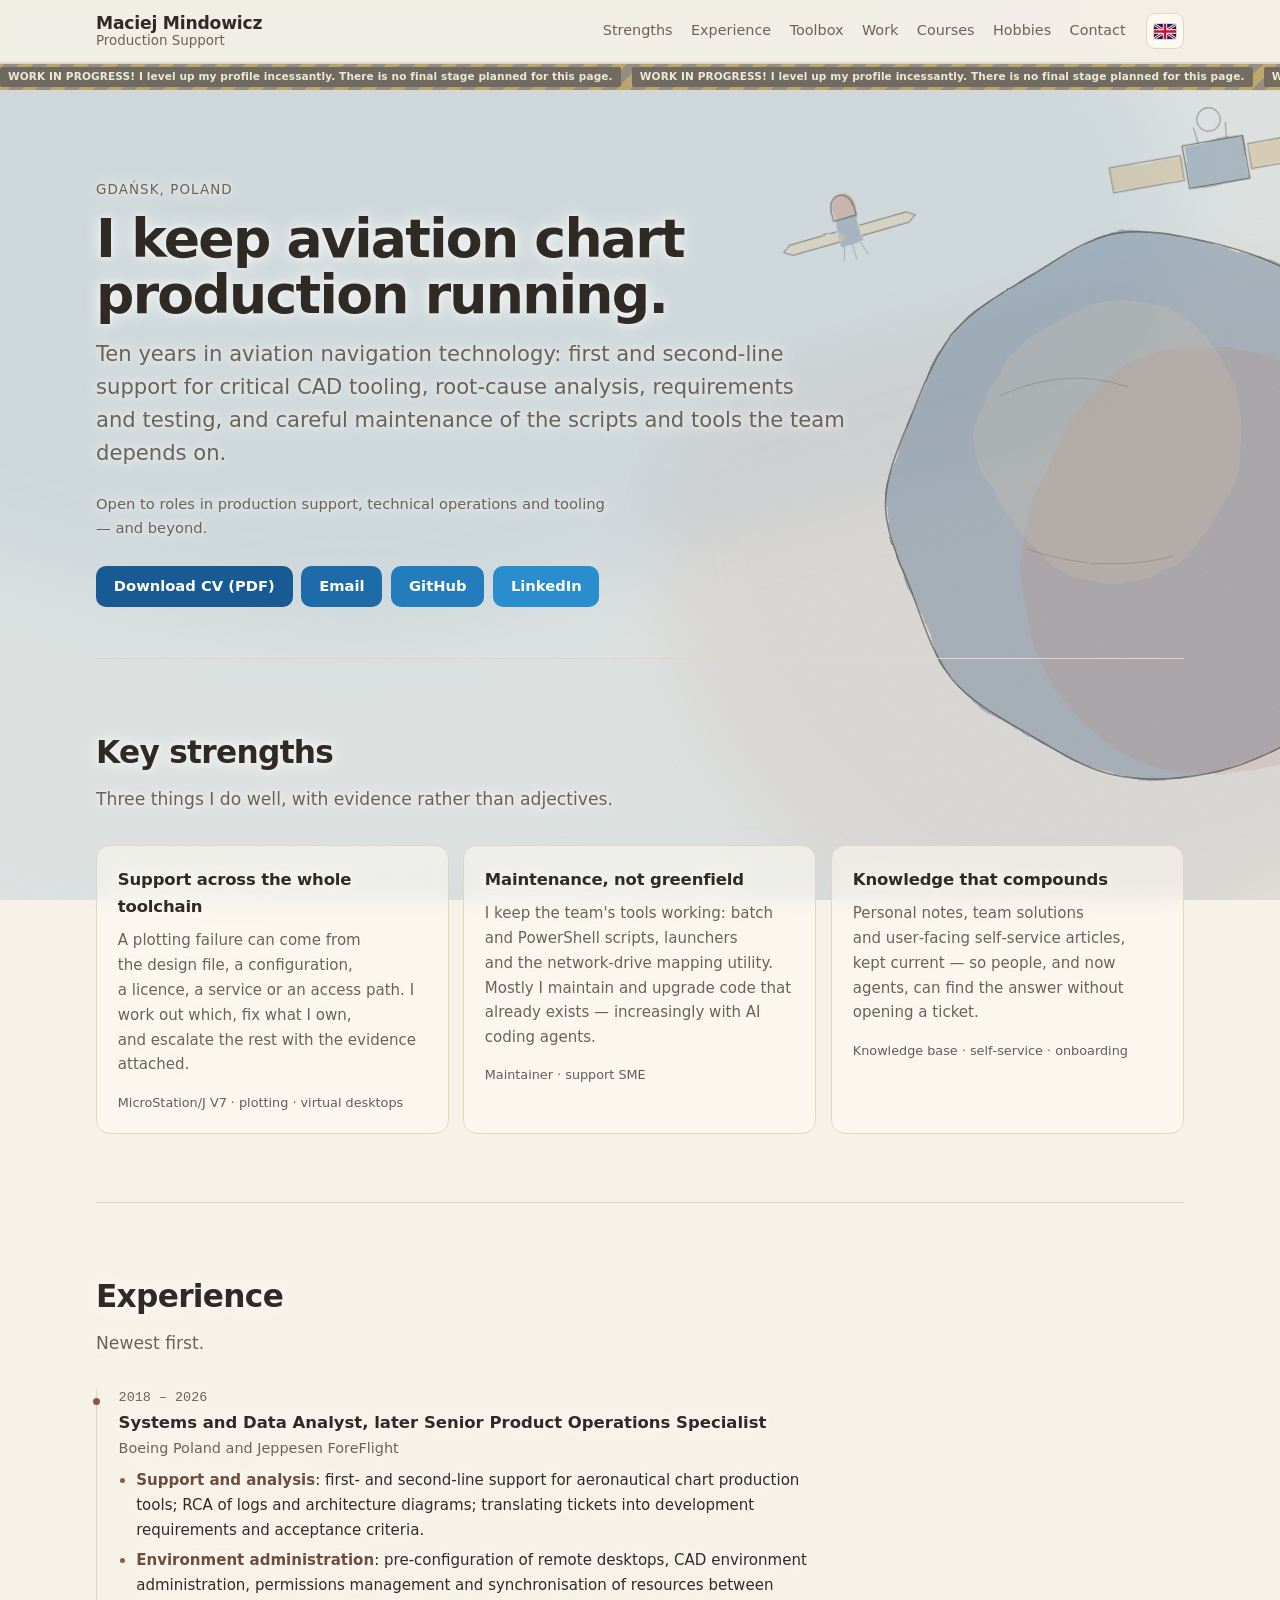
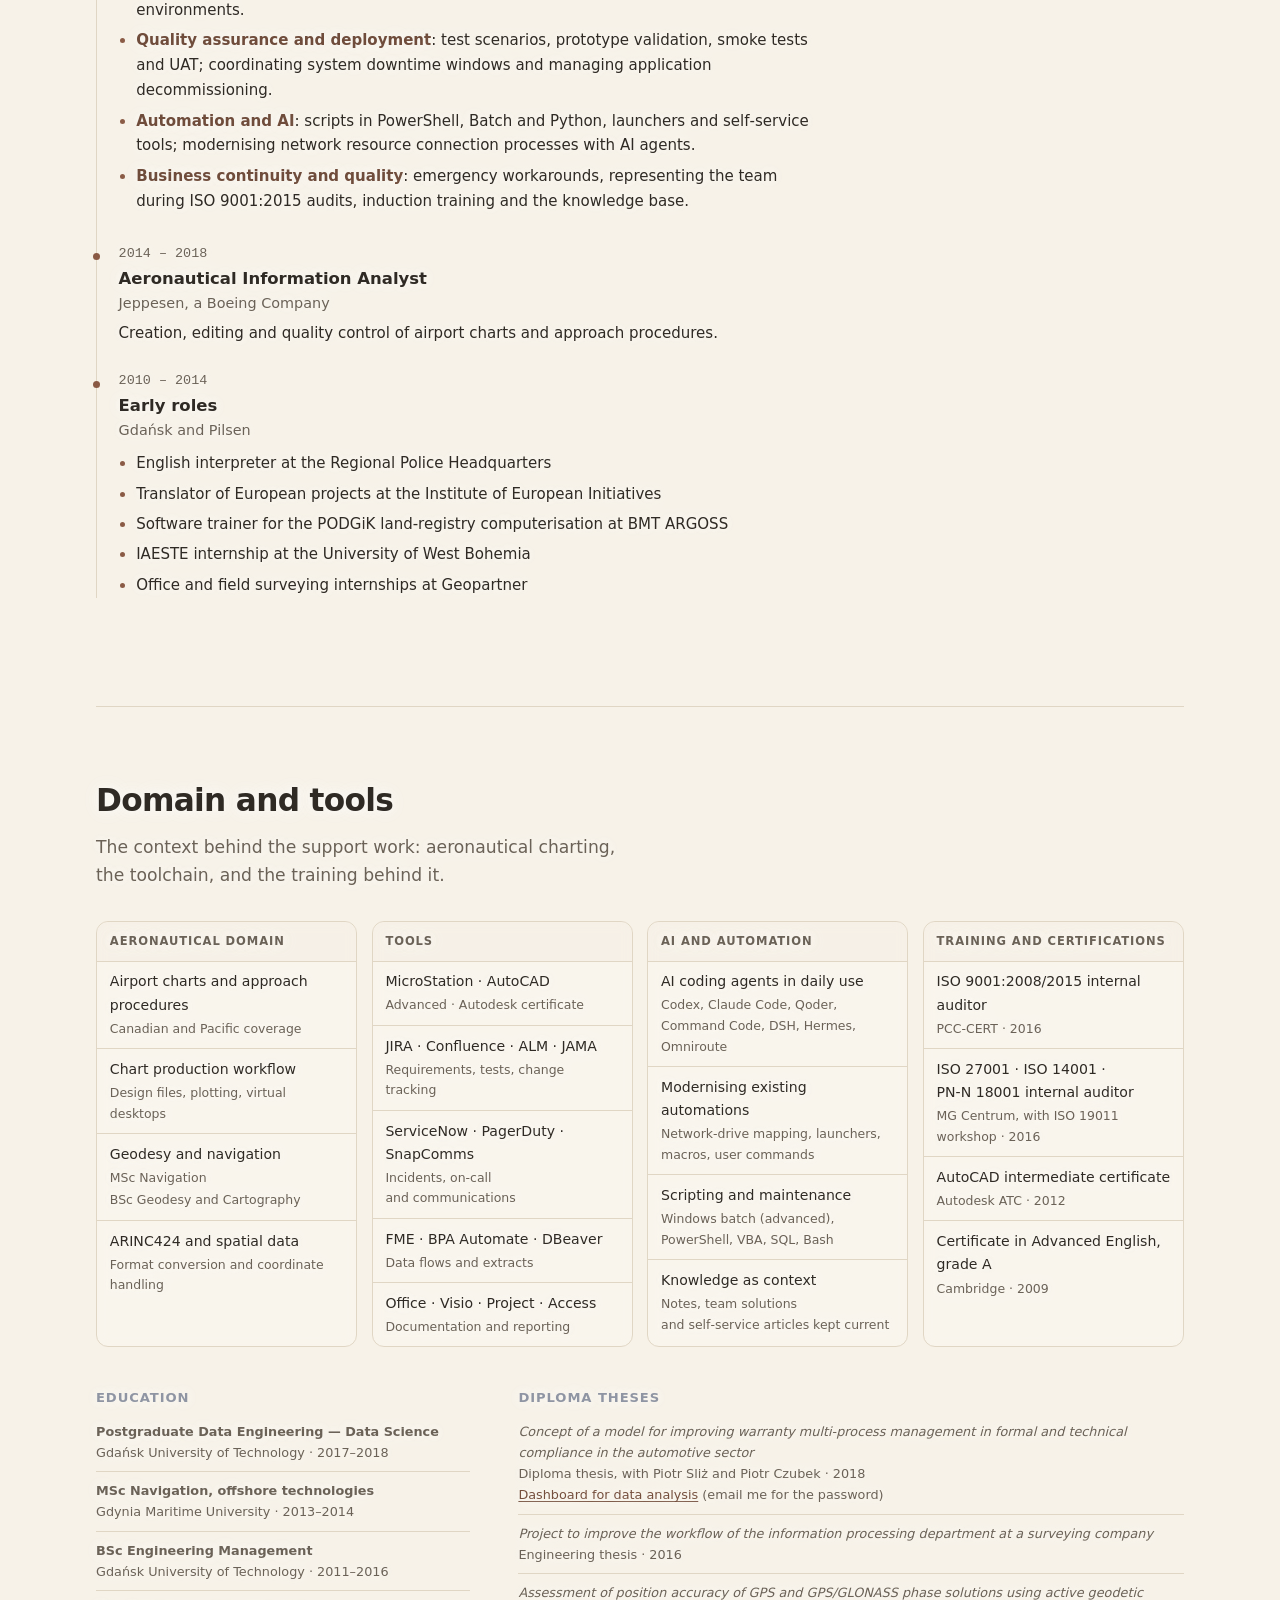
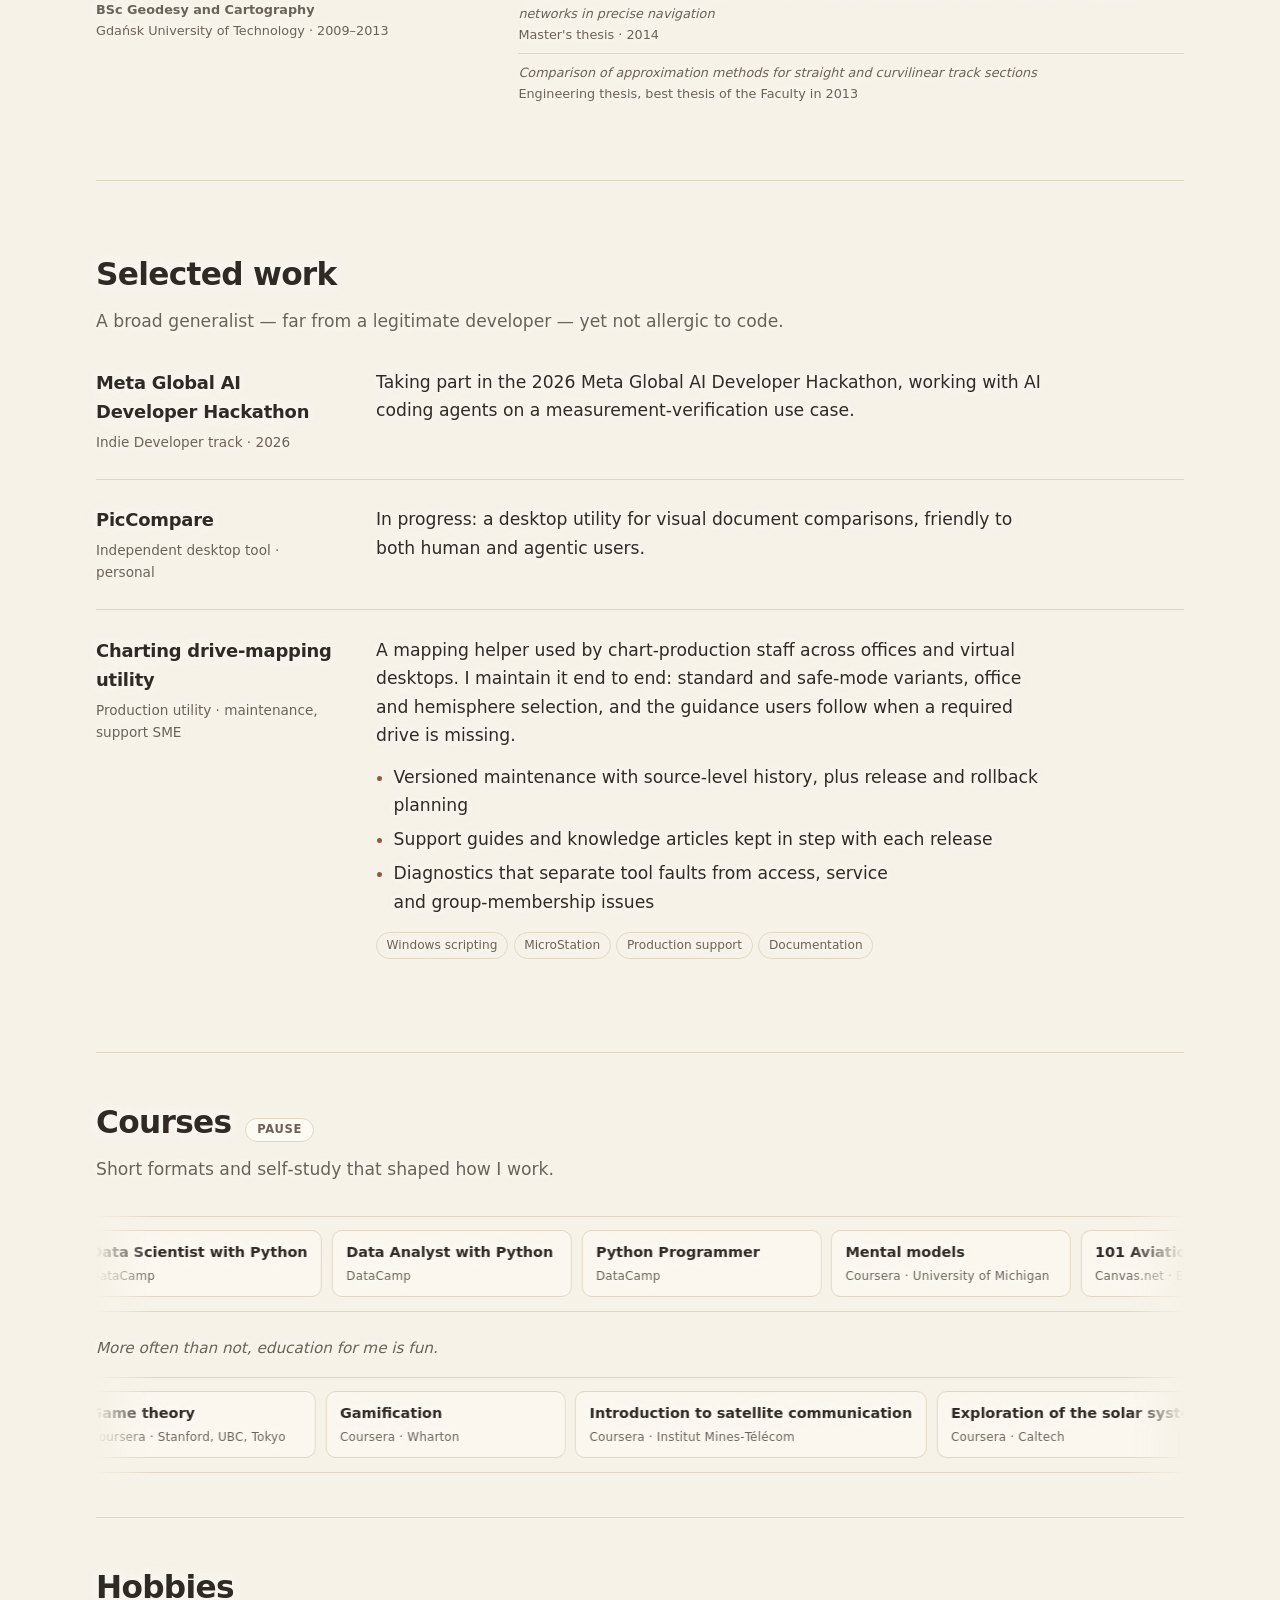
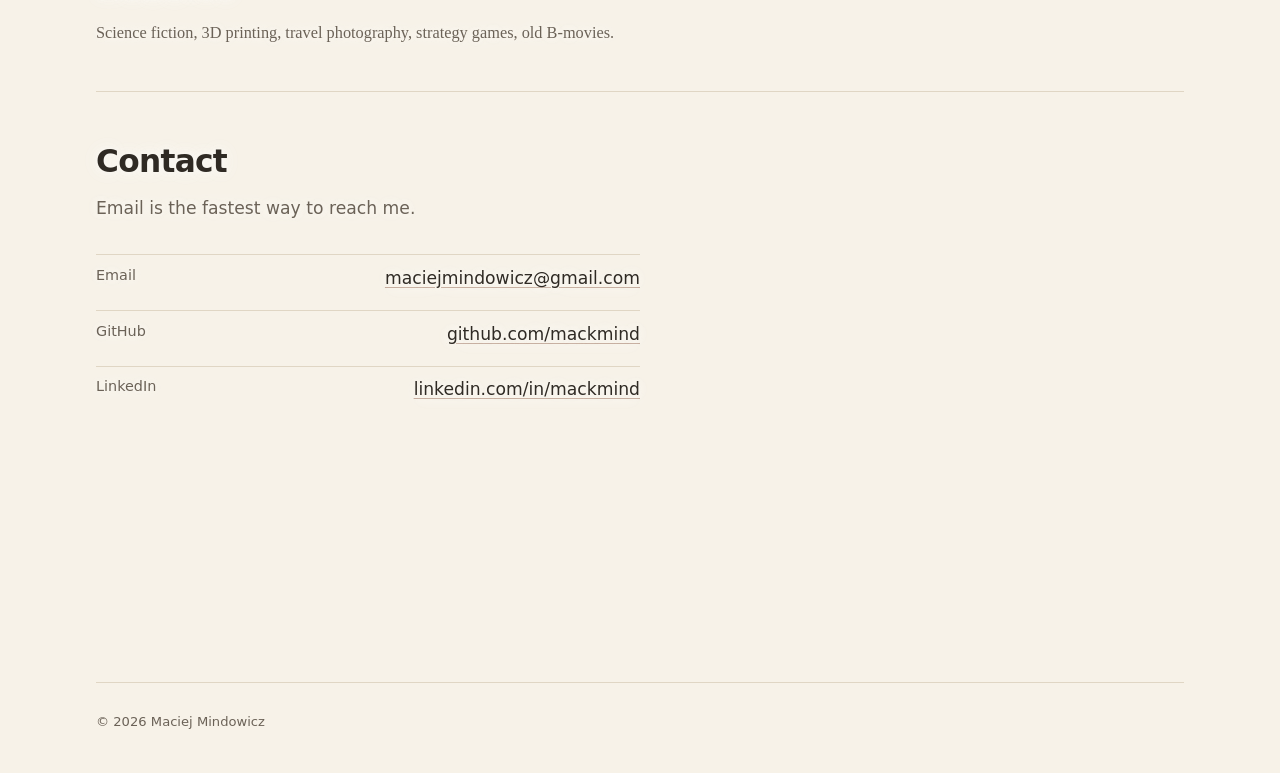
==== commit f3ca2fb6: "Planes drift horizontally on scroll; balloon, kite and drone animate Co-authored-by: CommandCodeBot " ====
--- a/watercolor.html
+++ b/watercolor.html
@@ -14,13 +14,13 @@
 <meta property="og:description" content="Production support for aviation charting, legacy desktop tooling, UAT and documentation.">
 <meta property="og:url" content="https://mackmind.github.io/about/">
 <meta name="twitter:card" content="summary">
-<link rel="stylesheet" href="assets/styles.css?v=1793453505">
+<link rel="stylesheet" href="assets/styles.css?v=1793465064">
 <link rel="stylesheet" href="assets/watercolor.css">
 <script>
   try { var t = localStorage.getItem('portfolio.theme'); if (t) document.documentElement.dataset.theme = t; } catch (e) {}
   try { var l = localStorage.getItem('portfolio.lang'); if (l) document.documentElement.lang = l; } catch (e) {}
 </script>
-<script src="assets/app.js?v=1793453505" defer></script>
+<script src="assets/app.js?v=1793465064" defer></script>
 <script type="application/ld+json">
 {
   "@context": "https://schema.org",
@@ -40,7 +40,7 @@
 <body>
 <div class="bloom" aria-hidden="true"></div>
 <div class="bg" aria-hidden="true">
-  <img class="bg__panorama" src="assets/panorama-watercolor.svg?v=1793453505" alt="">
+  <img class="bg__panorama" src="assets/panorama-watercolor.svg?v=1793465064" alt="">
 </div>
 <a class="skip" href="#main" data-i18n="skip">Skip to content</a>
 
--- a/assets/styles.css
+++ b/assets/styles.css
@@ -149,6 +149,12 @@
   transform: translateY(calc(var(--pan, 0) * -230vh));
 }
 
+.bg__air {
+  height: 330vh;
+  opacity: 0.52;
+  transform: translateY(calc(var(--pan, 0) * -230vh)) translateX(calc(var(--pan, 0) * -12vh));
+}
+
 .bg__low {
   height: 380vh;
   opacity: 0.58;
@@ -173,6 +179,10 @@
   opacity: 0.46;
 }
 
+:root[data-theme="dark"] .bg__air {
+  opacity: 0.46;
+}
+
 :root[data-theme="dark"] .bg__low {
   opacity: 0.52;
 }
@@ -191,6 +201,10 @@
   }
 
   :root[data-theme="auto"] .bg__mid {
+    opacity: 0.46;
+  }
+
+  :root[data-theme="auto"] .bg__air {
     opacity: 0.46;
   }
 
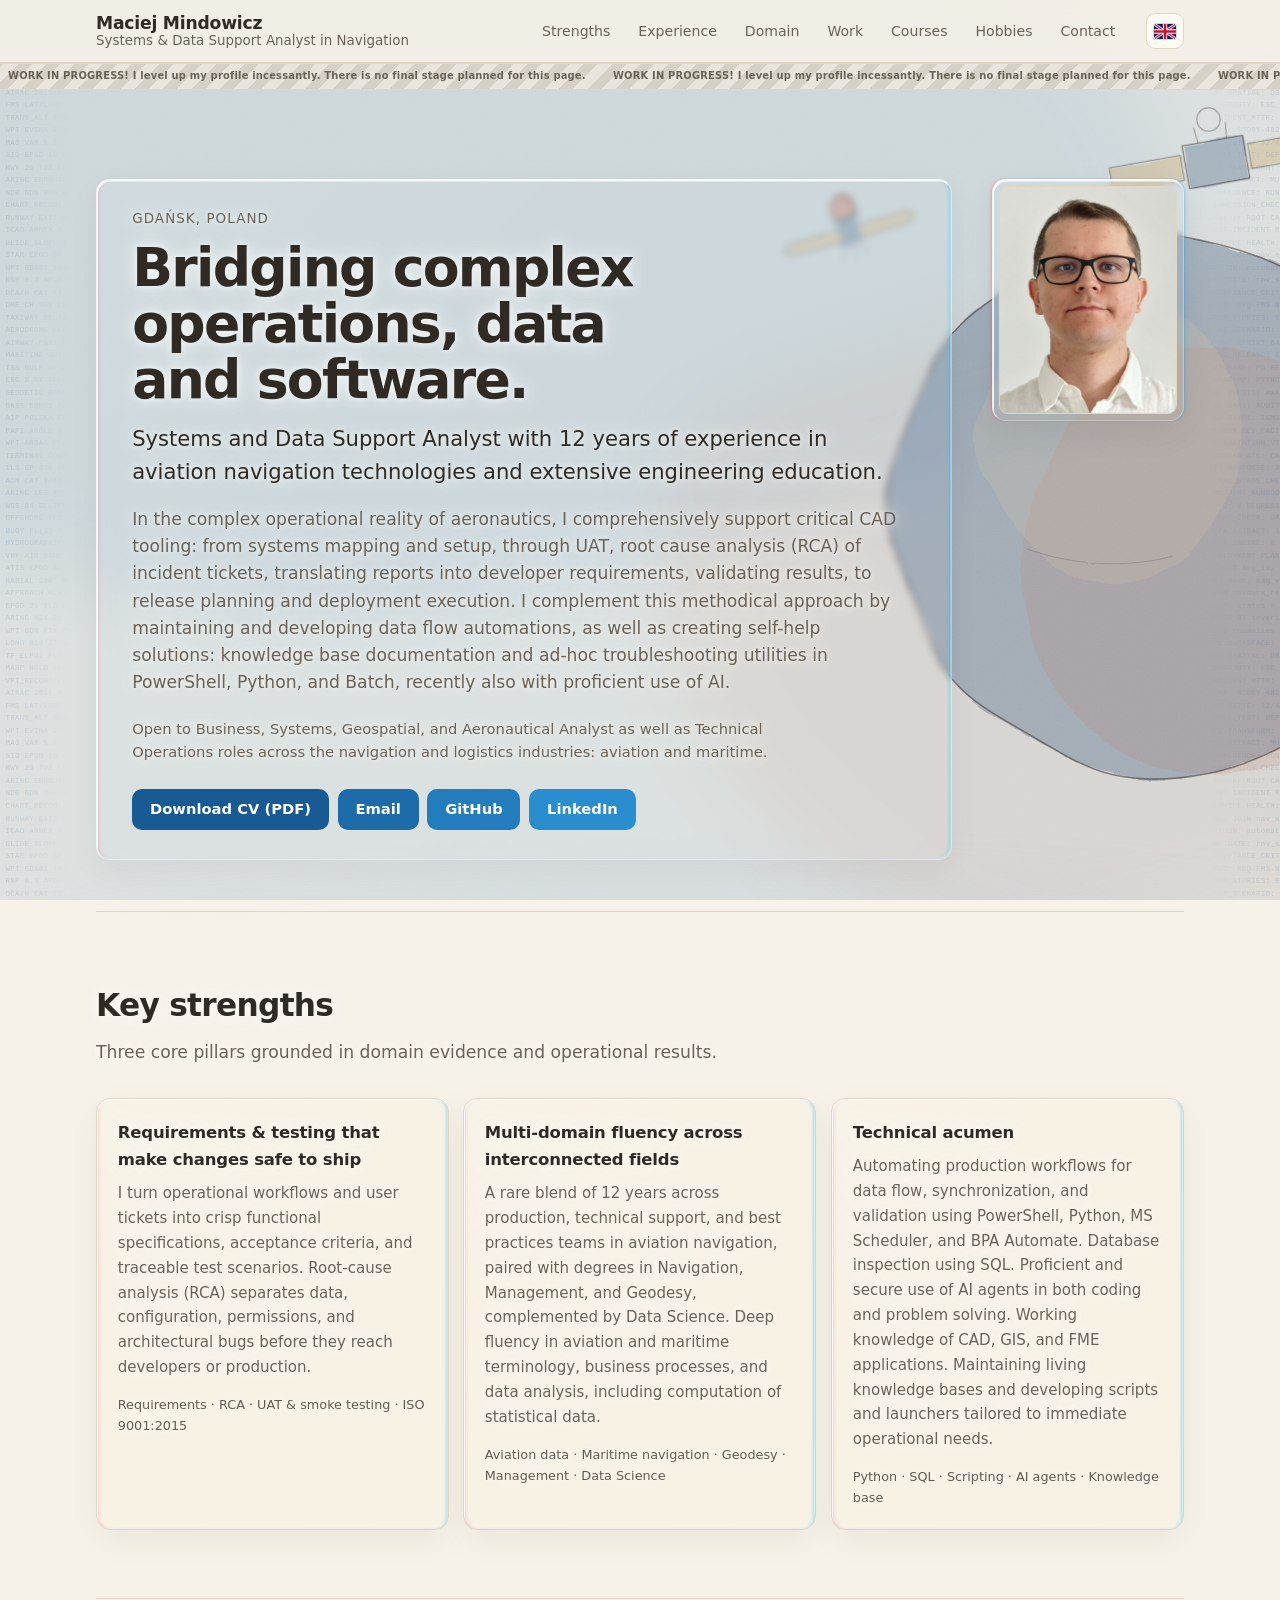
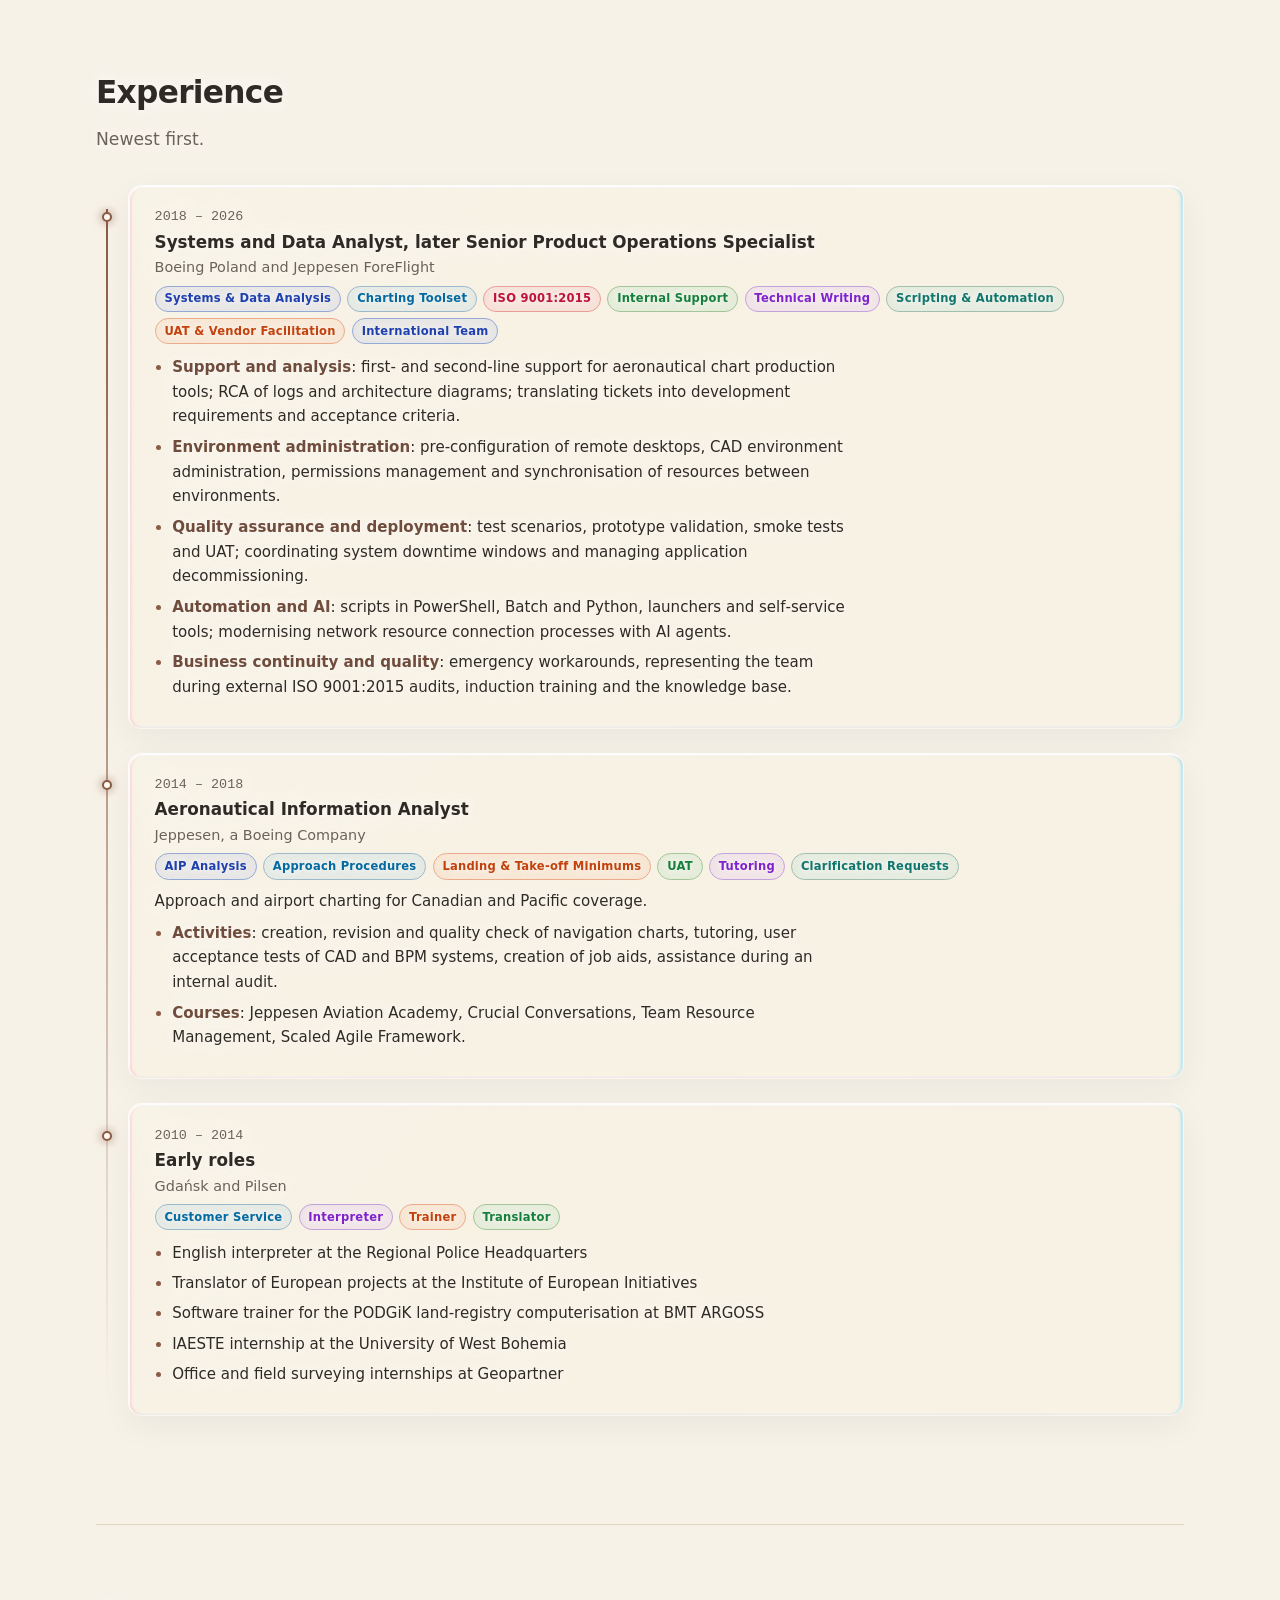
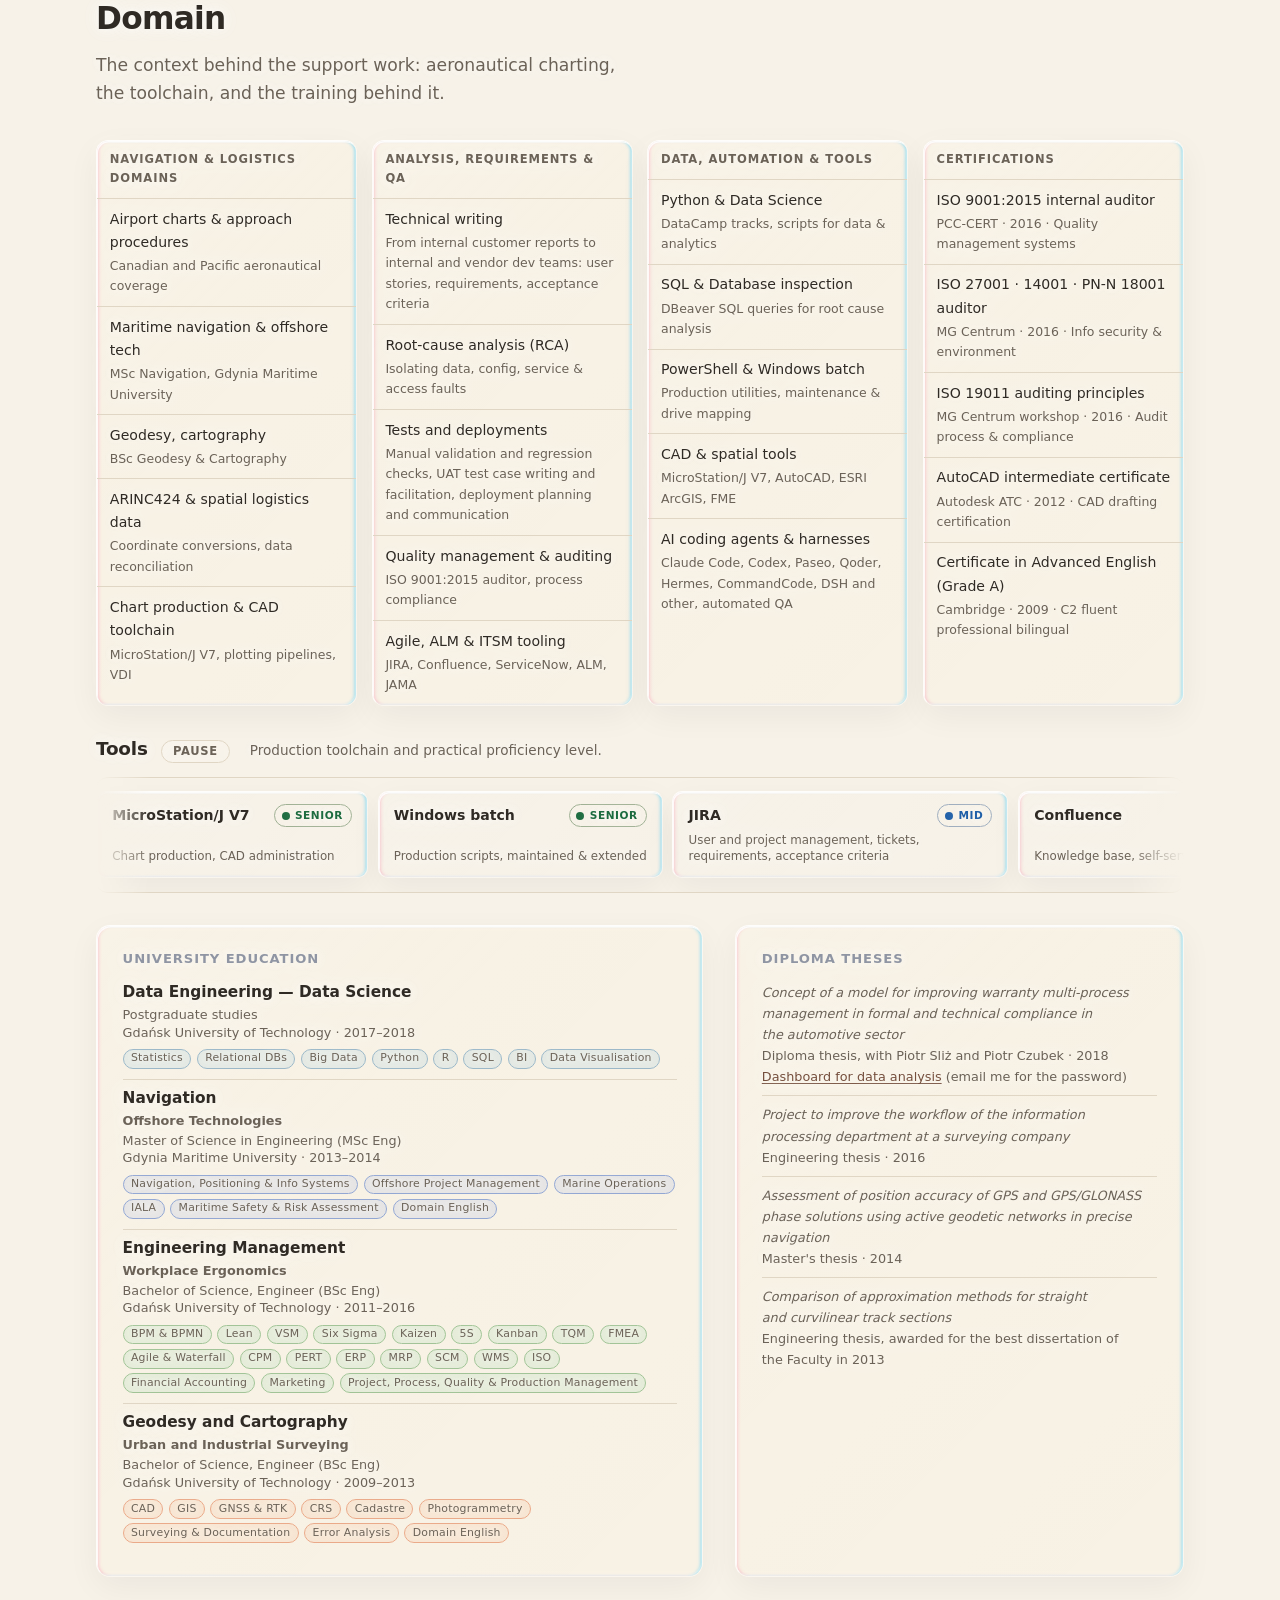
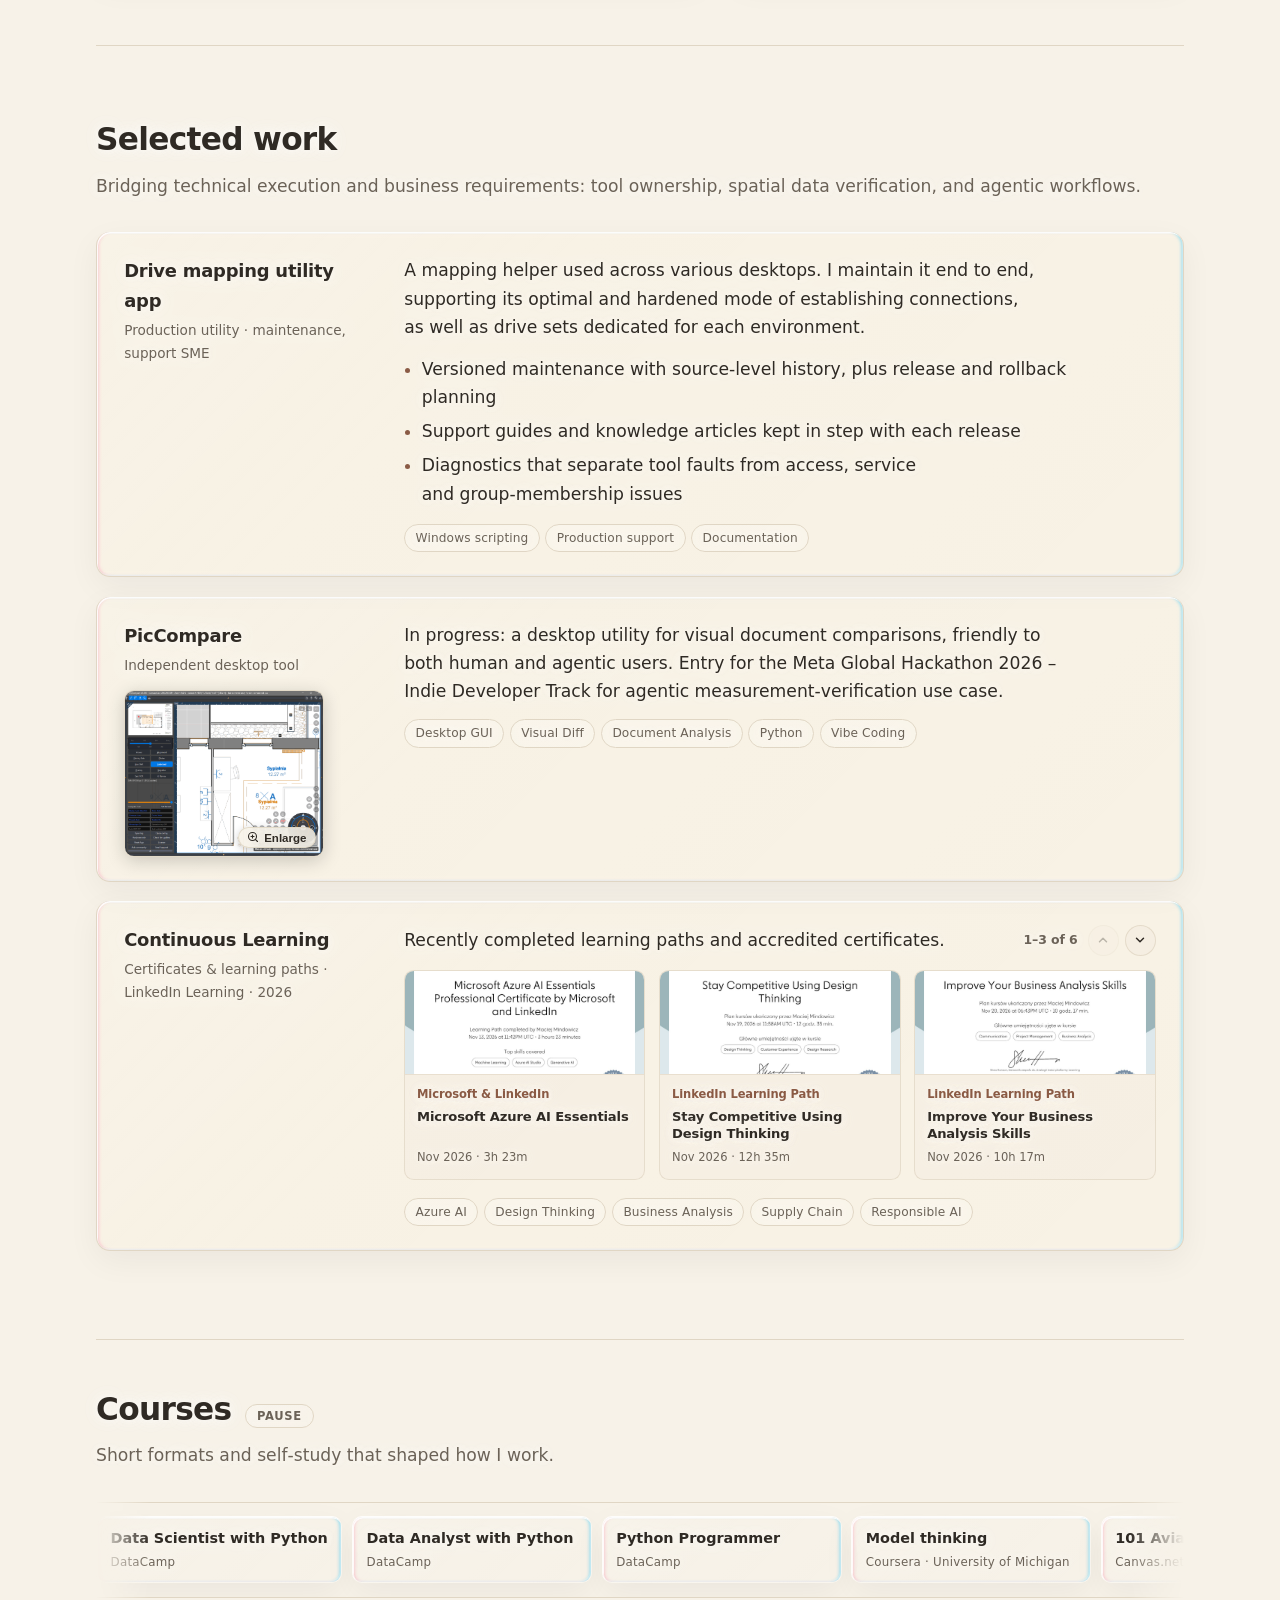
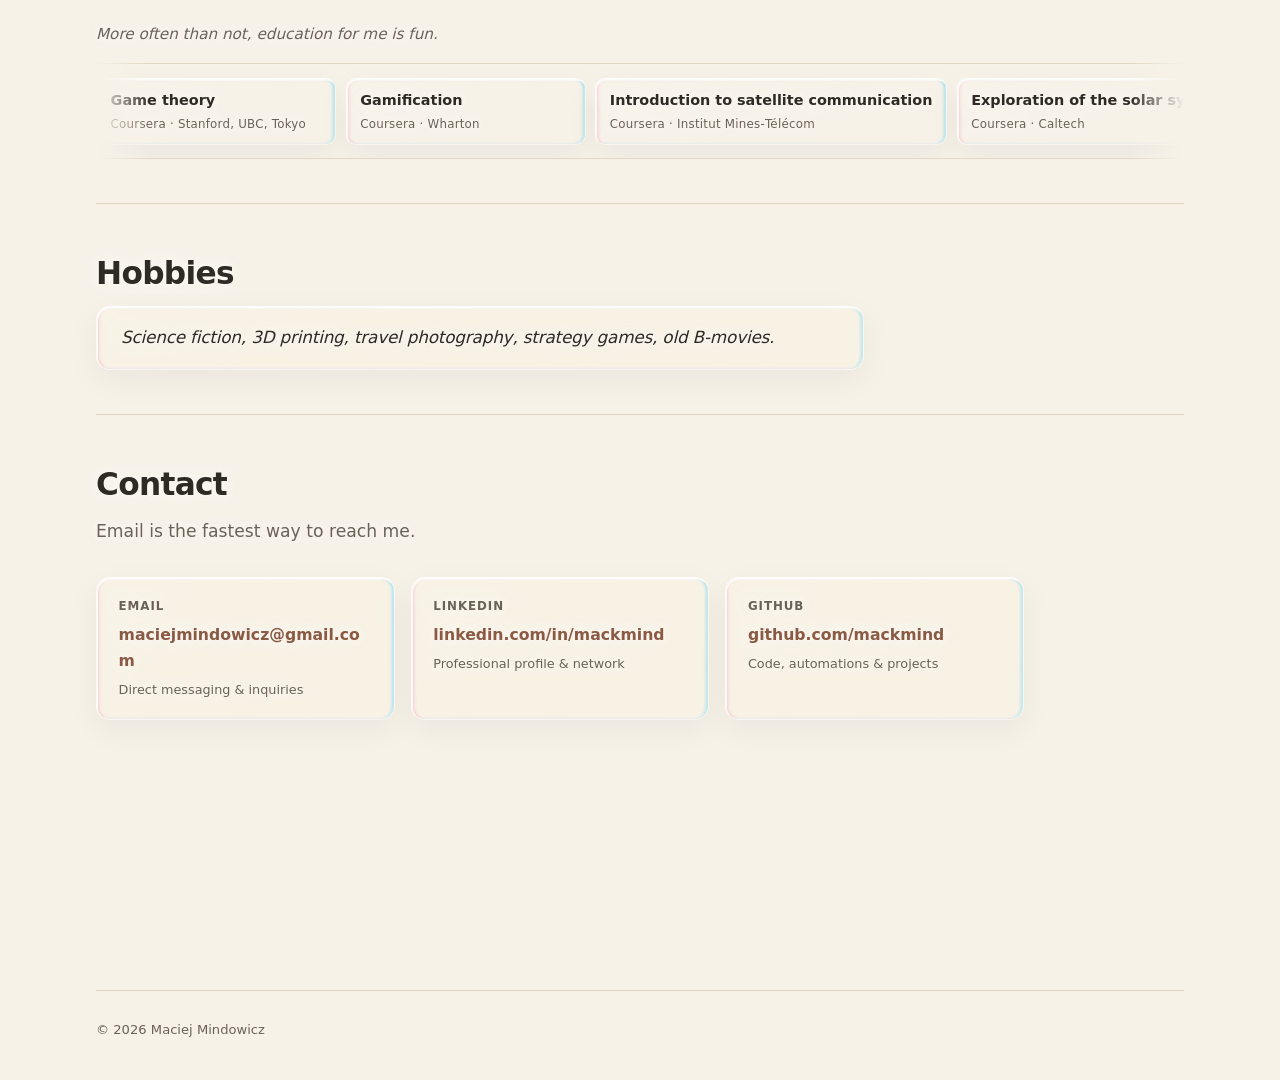
==== commit a5644d60: "Update portfolio site: fresh WIP with interactive panorama, domain panels, tooling, continuous learn" ====
--- a/watercolor.html
+++ b/watercolor.html
@@ -3,31 +3,31 @@
 <head>
 <meta charset="utf-8">
 <meta name="viewport" content="width=device-width, initial-scale=1">
-<title>Maciej Mindowicz — Aviation Chart Production Support</title>
-<meta name="description" content="Production support for aviation charting: MicroStation/J V7, plotting and virtual desktops, a production drive&#8209;mapping utility, UAT and documentation.">
+<title>Maciej Mindowicz — Systems &amp; Data Support Analyst in Navigation Industry</title>
+<meta name="description" content="Systems and Data Support Analyst with 12 years in aviation navigation technology. CAD tooling support, UAT, RCA, requirements, automations in Python, PowerShell, and AI.">
 <meta name="author" content="Maciej Mindowicz">
 <meta name="color-scheme" content="light dark">
 <link rel="canonical" href="https://mackmind.github.io/about/">
 <link rel="icon" href="data:image/svg+xml,%3Csvg xmlns='http://www.w3.org/2000/svg' viewBox='0 0 64 64'%3E%3Crect width='64' height='64' rx='14' fill='%2316181d'/%3E%3Ctext x='32' y='42' font-family='system-ui,sans-serif' font-size='26' font-weight='600' fill='%23fff' text-anchor='middle'%3EMM%3C/text%3E%3C/svg%3E">
 <meta property="og:type" content="website">
-<meta property="og:title" content="Maciej Mindowicz — Aviation Chart Production Support">
-<meta property="og:description" content="Production support for aviation charting, legacy desktop tooling, UAT and documentation.">
+<meta property="og:title" content="Maciej Mindowicz — Systems &amp; Data Support Analyst in Navigation Industry">
+<meta property="og:description" content="Systems and Data Support Analyst with 12 years in aviation navigation technology. CAD tooling support, UAT, RCA, requirements, automations in Python, PowerShell, and AI.">
 <meta property="og:url" content="https://mackmind.github.io/about/">
 <meta name="twitter:card" content="summary">
-<link rel="stylesheet" href="assets/styles.css?v=1793465064">
+<link rel="stylesheet" href="assets/styles.css?v=1795400941">
 <link rel="stylesheet" href="assets/watercolor.css">
 <script>
   try { var t = localStorage.getItem('portfolio.theme'); if (t) document.documentElement.dataset.theme = t; } catch (e) {}
   try { var l = localStorage.getItem('portfolio.lang'); if (l) document.documentElement.lang = l; } catch (e) {}
 </script>
-<script src="assets/app.js?v=1793465064" defer></script>
+<script src="assets/app.js?v=1795400941" defer></script>
 <script type="application/ld+json">
 {
   "@context": "https://schema.org",
   "@type": "Person",
   "name": "Maciej Mindowicz",
   "url": "https://mackmind.github.io/about/",
-  "jobTitle": "Senior Product Operations Specialist",
+  "jobTitle": "Systems & Data Support Analyst in Navigation Industry",
   "homeLocation": { "@type": "Place", "name": "Gdańsk, Poland" },
   "alumniOf": [
     { "@type": "CollegeOrUniversity", "name": "Gdynia Maritime University" },
@@ -40,7 +40,205 @@
 <body>
 <div class="bloom" aria-hidden="true"></div>
 <div class="bg" aria-hidden="true">
-  <img class="bg__panorama" src="assets/panorama-watercolor.svg?v=1793465064" alt="">
+  <img class="bg__panorama" src="assets/panorama-watercolor.svg?v=1795400941" alt="">
+</div>
+<!-- Matrix & Telemetry Margin Layer (Modular & Reversible: easily toggleable or removable) -->
+<div class="matrix-telemetry" id="matrix-telemetry" aria-hidden="true">
+  <div class="matrix-col matrix-col--left">
+    <div class="matrix-stream">
+      <span>EPGD 29 ILS DME CAT II</span>
+      <span>ARINC 424-21 CF 289° 4.2NM</span>
+      <span>WPT GDN FIX RNAV1 LAT 54°22'39"N</span>
+      <span>LONG 018°27'58"E ELEV 489FT</span>
+      <span>TF ELPOL FL380 SPD 250KT</span>
+      <span>MAHP HOLD INBD 289° RT 1MIN</span>
+      <span>VPT_RECONCILE: PASS [0.002° RMS]</span>
+      <span>AIRAC 2611 ACTIVE CYCLE</span>
+      <span>FMS LAT/LONG GEOID EGM96</span>
+      <span>TRANS_ALT 6500FT QNH 1013.2</span>
+      <span>WPT EVINA 2200FT SPEED REST</span>
+      <span>MAG_VAR 5.2°E WGS84 UTM34N</span>
+      <span>SID EPGD 1G CLR FL120</span>
+      <span>RWY 29 TDZ ELEV 472FT THR</span>
+      <span>ARINC ENROUTE AIRWAY L980</span>
+      <span>NDB GDN 385.0KHZ BEARING 289°</span>
+      <span>CHART_RECON: 0 CONFLICTS</span>
+      <span>RUNWAY EXIT W2 RAPID TURNOFF</span>
+      <span>ICAO ANNEX 4 / 14 COMPLIANT</span>
+      <span>GLIDE_SLOPE 3.00° GP 335.0MHZ</span>
+      <span>STAR EPGD 3P ARRIVAL FL090</span>
+      <span>WPT GDA01 1600FT TRK 289°</span>
+      <span>RNP 0.3 APCH BARO-VNAV OK</span>
+      <span>OCA/H CAT II: 100FT RA 108FT</span>
+      <span>DME CH 38X LOC FREQ 110.30</span>
+      <span>TAXIWAY DELTA TWY CTR 23M</span>
+      <span>AERODROME ELEV 489FT AMSL</span>
+      <span>AIRWAY P851 ELPOL-KRN 22NM</span>
+      <span>MARITIME GDY TUG HARBOR OPS</span>
+      <span>TSS GULF OF GDANSK SECTOR 3</span>
+      <span>ENC S-57 CELLS BALTIC SEAWAY</span>
+      <span>GEODETIC BASELINE EPSG:32634</span>
+      <span>GNSS EGNOS AUGMENTATION ACTIVE</span>
+      <span>AIP POLSKA EPGD AD 2.1-1</span>
+      <span>PAPI ANGLE 3.0° MEHT 54FT</span>
+      <span>WPT ARDAG FL240 DCT REKVO</span>
+      <span>TERMINAL CONTROL GDANSK APP</span>
+      <span>ILS GP 335.00 MHZ CH 40</span>
+      <span>AOM CAT I/II/III STANDARD</span>
+      <span>ARINC LEG TYPE: IF TF CF FA</span>
+      <span>WGS-84 ELLIPSOID GRS80</span>
+      <span>OFFSHORE VESSEL DP-2 TELEMETRY</span>
+      <span>BUOY FL(3) Y 10S 4M 5M</span>
+      <span>HYDROGRAPHIC SOUNDINGS IHO S-44</span>
+      <span>VHF AIR BAND 125.105 MHZ</span>
+      <span>ATIS EPGD ARR/DEP 129.630</span>
+      <span>RADIAL 289° RDL D12.4 GDN</span>
+      <span>APPROACH MINIMA RVR 300M</span>
+      <span>EPGD 29 ILS DME CAT II</span>
+      <span>ARINC 424-21 CF 289° 4.2NM</span>
+      <span>WPT GDN FIX RNAV1 LAT 54°22'39"N</span>
+      <span>LONG 018°27'58"E ELEV 489FT</span>
+      <span>TF ELPOL FL380 SPD 250KT</span>
+      <span>MAHP HOLD INBD 289° RT 1MIN</span>
+      <span>VPT_RECONCILE: PASS [0.002° RMS]</span>
+      <span>AIRAC 2611 ACTIVE CYCLE</span>
+      <span>FMS LAT/LONG GEOID EGM96</span>
+      <span>TRANS_ALT 6500FT QNH 1013.2</span>
+      <span>WPT EVINA 2200FT SPEED REST</span>
+      <span>MAG_VAR 5.2°E WGS84 UTM34N</span>
+      <span>SID EPGD 1G CLR FL120</span>
+      <span>RWY 29 TDZ ELEV 472FT THR</span>
+      <span>ARINC ENROUTE AIRWAY L980</span>
+      <span>NDB GDN 385.0KHZ BEARING 289°</span>
+      <span>CHART_RECON: 0 CONFLICTS</span>
+      <span>RUNWAY EXIT W2 RAPID TURNOFF</span>
+      <span>ICAO ANNEX 4 / 14 COMPLIANT</span>
+      <span>GLIDE_SLOPE 3.00° GP 335.0MHZ</span>
+      <span>STAR EPGD 3P ARRIVAL FL090</span>
+      <span>WPT GDA01 1600FT TRK 289°</span>
+      <span>RNP 0.3 APCH BARO-VNAV OK</span>
+      <span>OCA/H CAT II: 100FT RA 108FT</span>
+      <span>DME CH 38X LOC FREQ 110.30</span>
+      <span>TAXIWAY DELTA TWY CTR 23M</span>
+      <span>AERODROME ELEV 489FT AMSL</span>
+      <span>AIRWAY P851 ELPOL-KRN 22NM</span>
+      <span>MARITIME GDY TUG HARBOR OPS</span>
+      <span>TSS GULF OF GDANSK SECTOR 3</span>
+      <span>ENC S-57 CELLS BALTIC SEAWAY</span>
+      <span>GEODETIC BASELINE EPSG:32634</span>
+      <span>GNSS EGNOS AUGMENTATION ACTIVE</span>
+      <span>AIP POLSKA EPGD AD 2.1-1</span>
+      <span>PAPI ANGLE 3.0° MEHT 54FT</span>
+      <span>WPT ARDAG FL240 DCT REKVO</span>
+      <span>TERMINAL CONTROL GDANSK APP</span>
+      <span>ILS GP 335.00 MHZ CH 40</span>
+      <span>AOM CAT I/II/III STANDARD</span>
+      <span>ARINC LEG TYPE: IF TF CF FA</span>
+      <span>WGS-84 ELLIPSOID GRS80</span>
+      <span>OFFSHORE VESSEL DP-2 TELEMETRY</span>
+      <span>BUOY FL(3) Y 10S 4M 5M</span>
+      <span>HYDROGRAPHIC SOUNDINGS IHO S-44</span>
+      <span>VHF AIR BAND 125.105 MHZ</span>
+      <span>ATIS EPGD ARR/DEP 129.630</span>
+      <span>RADIAL 289° RDL D12.4 GDN</span>
+      <span>APPROACH MINIMA RVR 300M</span>
+    </div>
+  </div>
+
+  <div class="matrix-col matrix-col--right">
+    <div class="matrix-stream matrix-stream--alt">
+      <span>SELECT seg_id, wpt_ident,</span>
+      <span>       alt_desc, mag_var</span>
+      <span>FROM navdata_reconcile</span>
+      <span>WHERE status = 'DELTA'</span>
+      <span>ORDER BY severity DESC;</span>
+      <span>-- 0 anomalies detected</span>
+      <span>FME WORKSPACE: TOPOLOGY 100%</span>
+      <span>CAD_SPATIAL: DBeaver RCA OK</span>
+      <span>PAGERDUTY: ESC_PATH_TIER_1</span>
+      <span>INCIDENT_MTTR: 14.2 MIN</span>
+      <span>JIRA: STORY-4821 ACCEPTED</span>
+      <span>UAT_SUITE: 42/42 PASS</span>
+      <span>SMOKE_TEST: DEPLOY READY</span>
+      <span>GEO_TRANSFORM: EPSG 4326-&gt;32634</span>
+      <span>ETL_EXTRACT: MULTI-SOURCE SYNC</span>
+      <span>CONFLUENCE: RUNBOOK UPDATED</span>
+      <span>REGRESSION_CHECK: CLEAN RELEASE</span>
+      <span>DBeaver ROOT CAUSE ISOLATED</span>
+      <span>POST-INCIDENT REVIEW FILED</span>
+      <span>SERVICE HEALTH: 99.98% UP</span>
+      <span>SQL: JOIN nav_attrs USING(id)</span>
+      <span>PYTHON: automated_qa_pipeline.py</span>
+      <span>VALIDATE: rnv_segment_bounds()</span>
+      <span>ACCEPTANCE_CRITERIA: 6/6 MET</span>
+      <span>SPEC: REQ-FMS-NAV-0442 DRAFT</span>
+      <span>USER_STORIES: ESTIMATED 5 SP</span>
+      <span>TEST_SCENARIO: OEI GO-AROUND</span>
+      <span>JIRA: SPRINT_64 BACKLOG GROOMED</span>
+      <span>PROD_RELEASE: SAFE STAGED ROLL</span>
+      <span>DATABASE: PG_RECON_DB AT TR_4</span>
+      <span>DATACAMP: PYTHON DATA ANALYST</span>
+      <span>BSc THESIS: AWARDED BEST IN DEPT</span>
+      <span>ISO 9001: AUDIT COMPLIANT OK</span>
+      <span>ISO 27001: ISMS CONTROLS PASS</span>
+      <span>VENDOR_DEV_FACILITATION: ACTIVE</span>
+      <span>MICROSTATION_V7: VECTOR CLEAN</span>
+      <span>AUTOCAD_ATC: CARTOGRAPHY VERIFIED</span>
+      <span>API_RESPONSE: 200 OK 42MS</span>
+      <span>AIRAC_STAGE_CHECK: COMPLETE</span>
+      <span>INCIDENT_RUNBOOK: AUTOMATED</span>
+      <span>LOGS: 0 REGRESSION FAULTS</span>
+      <span>SMOKE_CHECK: UAT GATE CLEARED</span>
+      <span>DATA_EXTRACT: 18420 RECORDS</span>
+      <span>DIFF_ENGINE: 0 CORRUPTIONS</span>
+      <span>DEPLOYMENT_PLAN: COMMUNICATED</span>
+      <span>SELECT seg_id, wpt_ident,</span>
+      <span>       alt_desc, mag_var</span>
+      <span>FROM navdata_reconcile</span>
+      <span>WHERE status = 'DELTA'</span>
+      <span>ORDER BY severity DESC;</span>
+      <span>-- 0 anomalies detected</span>
+      <span>FME WORKSPACE: TOPOLOGY 100%</span>
+      <span>CAD_SPATIAL: DBeaver RCA OK</span>
+      <span>PAGERDUTY: ESC_PATH_TIER_1</span>
+      <span>INCIDENT_MTTR: 14.2 MIN</span>
+      <span>JIRA: STORY-4821 ACCEPTED</span>
+      <span>UAT_SUITE: 42/42 PASS</span>
+      <span>SMOKE_TEST: DEPLOY READY</span>
+      <span>GEO_TRANSFORM: EPSG 4326-&gt;32634</span>
+      <span>ETL_EXTRACT: MULTI-SOURCE SYNC</span>
+      <span>CONFLUENCE: RUNBOOK UPDATED</span>
+      <span>REGRESSION_CHECK: CLEAN RELEASE</span>
+      <span>DBeaver ROOT CAUSE ISOLATED</span>
+      <span>POST-INCIDENT REVIEW FILED</span>
+      <span>SERVICE HEALTH: 99.98% UP</span>
+      <span>SQL: JOIN nav_attrs USING(id)</span>
+      <span>PYTHON: automated_qa_pipeline.py</span>
+      <span>VALIDATE: rnv_segment_bounds()</span>
+      <span>ACCEPTANCE_CRITERIA: 6/6 MET</span>
+      <span>SPEC: REQ-FMS-NAV-0442 DRAFT</span>
+      <span>USER_STORIES: ESTIMATED 5 SP</span>
+      <span>TEST_SCENARIO: OEI GO-AROUND</span>
+      <span>JIRA: SPRINT_64 BACKLOG GROOMED</span>
+      <span>PROD_RELEASE: SAFE STAGED ROLL</span>
+      <span>DATABASE: PG_RECON_DB AT TR_4</span>
+      <span>DATACAMP: PYTHON DATA ANALYST</span>
+      <span>BSc THESIS: AWARDED BEST IN DEPT</span>
+      <span>ISO 9001: AUDIT COMPLIANT OK</span>
+      <span>ISO 27001: ISMS CONTROLS PASS</span>
+      <span>VENDOR_DEV_FACILITATION: ACTIVE</span>
+      <span>MICROSTATION_V7: VECTOR CLEAN</span>
+      <span>AUTOCAD_ATC: CARTOGRAPHY VERIFIED</span>
+      <span>API_RESPONSE: 200 OK 42MS</span>
+      <span>AIRAC_STAGE_CHECK: COMPLETE</span>
+      <span>INCIDENT_RUNBOOK: AUTOMATED</span>
+      <span>LOGS: 0 REGRESSION FAULTS</span>
+      <span>SMOKE_CHECK: UAT GATE CLEARED</span>
+      <span>DATA_EXTRACT: 18420 RECORDS</span>
+      <span>DIFF_ENGINE: 0 CORRUPTIONS</span>
+      <span>DEPLOYMENT_PLAN: COMMUNICATED</span>
+    </div>
+  </div>
 </div>
 <a class="skip" href="#main" data-i18n="skip">Skip to content</a>
 
@@ -48,13 +246,13 @@
   <div class="wrap header-row">
     <a class="brand" href="#top">
       <span class="brand__name">Maciej Mindowicz</span>
-      <span class="brand__role" data-i18n="brand.role">Production Support</span>
+      <span class="brand__role" data-i18n="brand.role">Systems &amp; Data Support Analyst in Navigation</span>
     </a>
 
     <nav class="nav" aria-label="Primary" data-i18n-aria="nav.label">
       <a href="#strengths" data-i18n="nav.strengths">Strengths</a>
       <a href="#experience" data-i18n="nav.experience">Experience</a>
-      <a href="#toolbox" data-i18n="nav.toolbox">Toolbox</a>
+      <a href="#toolbox" data-i18n="nav.toolbox">Domain</a>
       <a href="#work" data-i18n="nav.work">Work</a>
       <a href="#courses" data-i18n="nav.courses">Courses</a>
       <a href="#hobbies" data-i18n="nav.hobbies">Hobbies</a>
@@ -99,60 +297,73 @@
 
 <main id="main">
   <section class="hero wrap" id="top">
-    <p class="eyebrow" data-i18n="hero.eyebrow">Gdańsk, Poland</p>
-    <h1 data-i18n="hero.title">I keep aviation chart production running.</h1>
-    <p class="lead" data-i18n="hero.lead">
-      Ten years in aviation navigation technology: first and&nbsp;second&#8209;line support
-      for critical CAD tooling, root&#8209;cause analysis, requirements and&nbsp;testing,
-      and&nbsp;careful maintenance of the&nbsp;scripts and&nbsp;tools the&nbsp;team depends on.
-    </p>
-    <p class="hero__note" data-i18n="hero.note">
-      Open to roles in production support, technical operations and&nbsp;tooling —&nbsp;and&nbsp;beyond.
-    </p>
-
-    <div class="actions">
-      <a class="btn btn--c1" id="cv-link" href="assets/cv-en.pdf" download="CV-Maciej-Mindowicz-EN.pdf" data-i18n="hero.cv">Download CV (PDF)</a>
-      <a class="btn btn--c2" href="mailto:maciejmindowicz@gmail.com" data-i18n="hero.email">Email</a>
-      <a class="btn btn--c3" href="https://github.com/mackmind" rel="me">GitHub</a>
-      <a class="btn btn--c4" href="https://www.linkedin.com/in/mackmind/" rel="me">LinkedIn</a>
+    <div class="hero__grid">
+      <div class="hero__copy glass-panel">
+        <p class="eyebrow" data-i18n="hero.eyebrow">Gdańsk, Poland</p>
+        <h1 data-i18n="hero.title">Bridging complex operations, data and software.</h1>
+        <p class="lead" data-i18n="hero.lead">
+          Systems and Data Support Analyst with 12 years of experience in aviation navigation technologies and extensive engineering education.
+        </p>
+        <p class="hero__body" data-i18n="hero.lead2">
+          In the complex operational reality of aeronautics, I comprehensively support critical CAD tooling: from systems mapping and setup,
+          through UAT, root cause analysis (RCA) of incident tickets, translating reports into developer requirements, validating results, to release planning
+          and deployment execution. I complement this methodical approach by maintaining and developing data flow automations, as well as creating self-help solutions:
+          knowledge base documentation and ad-hoc troubleshooting utilities in PowerShell, Python, and Batch, recently also with proficient use of AI.
+        </p>
+        <p class="hero__note" data-i18n="hero.note">
+          Open to Business, Systems, Geospatial, and Aeronautical Analyst as well as Technical Operations roles across the navigation and logistics industries: aviation and maritime.
+        </p>
+
+        <div class="actions">
+          <a class="btn btn--c1" id="cv-link" href="assets/cv-en.pdf" download="CV-Maciej-Mindowicz-EN.pdf" data-i18n="hero.cv">Download CV (PDF)</a>
+          <a class="btn btn--c2" href="mailto:maciejmindowicz@gmail.com" data-i18n="hero.email">Email</a>
+          <a class="btn btn--c3" href="https://github.com/mackmind" rel="me">GitHub</a>
+          <a class="btn btn--c4" href="https://www.linkedin.com/in/mackmind/" rel="me">LinkedIn</a>
+        </div>
+      </div>
+
+      <figure class="hero__portrait">
+        <img src="assets/portrait.png" alt="Maciej Mindowicz" width="420" height="540" fetchpriority="high">
+      </figure>
     </div>
   </section>
 
   <section class="section wrap" id="strengths" aria-labelledby="strengths-title">
     <header class="section__head">
       <h2 id="strengths-title" data-i18n="strengths.title">Key strengths</h2>
-      <p data-i18n="strengths.intro">Three things I do well, with evidence rather than adjectives.</p>
+      <p data-i18n="strengths.intro">Three core pillars grounded in domain evidence and operational results.</p>
     </header>
 
     <div class="grid">
       <article class="card">
-        <h3 data-i18n="strength.1.title">Support across the&nbsp;whole toolchain</h3>
+        <h3 data-i18n="strength.1.title">Requirements &amp; testing that make changes safe to ship</h3>
         <p data-i18n="strength.1.body">
-          A&nbsp;plotting failure can come from the&nbsp;design file, a&nbsp;configuration, a&nbsp;licence,
-          a&nbsp;service or&nbsp;an&nbsp;access path. I work out which, fix what I own, and&nbsp;escalate
-          the&nbsp;rest with the&nbsp;evidence attached.
+          I turn operational workflows and user tickets into crisp functional specifications, acceptance criteria,
+          and traceable test scenarios. Root&#8209;cause analysis (RCA) separates data, configuration, permissions,
+          and architectural bugs before they reach developers or production.
         </p>
-        <p class="card__meta" data-i18n="strength.1.meta">MicroStation/J V7 · plotting · virtual desktops</p>
+        <p class="card__meta" data-i18n="strength.1.meta">Requirements · RCA · UAT &amp; smoke testing · ISO 9001:2015</p>
       </article>
 
       <article class="card">
-        <h3 data-i18n="strength.2.title">Maintenance, not greenfield</h3>
+        <h3 data-i18n="strength.2.title">Multi-domain fluency across interconnected fields</h3>
         <p data-i18n="strength.2.body">
-          I keep the&nbsp;team's tools working: batch and&nbsp;PowerShell scripts, launchers
-          and&nbsp;the&nbsp;network&#8209;drive mapping utility. Mostly I maintain and&nbsp;upgrade code
-          that already exists —&nbsp;increasingly with AI coding agents.
+          A rare blend of 12 years across production, technical support, and best practices teams in aviation navigation,
+          paired with degrees in Navigation, Management, and Geodesy, complemented by Data Science. Deep fluency in aviation and maritime
+          terminology, business processes, and data analysis, including computation of statistical data.
         </p>
-        <p class="card__meta" data-i18n="strength.2.meta">Maintainer · support SME</p>
+        <p class="card__meta" data-i18n="strength.2.meta">Aviation data · Maritime navigation · Geodesy · Management · Data Science</p>
       </article>
 
       <article class="card">
-        <h3 data-i18n="strength.3.title">Knowledge that compounds</h3>
+        <h3 data-i18n="strength.3.title">Technical acumen</h3>
         <p data-i18n="strength.3.body">
-          Personal notes, team solutions and&nbsp;user&#8209;facing self&#8209;service articles, kept
-          current —&nbsp;so people, and&nbsp;now agents, can find the&nbsp;answer without opening
-          a&nbsp;ticket.
+          Automating production workflows for data flow, synchronization, and validation using PowerShell, Python, MS Scheduler,
+          and BPA Automate. Database inspection using SQL. Proficient and secure use of AI agents in both coding and problem solving.
+          Working knowledge of CAD, GIS, and FME applications. Maintaining living knowledge bases and developing scripts and launchers
+          tailored to immediate operational needs.
         </p>
-        <p class="card__meta" data-i18n="strength.3.meta">Knowledge base · self&#8209;service · onboarding</p>
+        <p class="card__meta" data-i18n="strength.3.meta">Python · SQL · Scripting · AI agents · Knowledge base</p>
       </article>
     </div>
   </section>
@@ -164,28 +375,56 @@
     </header>
 
     <ol class="timeline">
-      <li>
+      <li class="glass-panel">
         <p class="timeline__when" data-i18n="exp.1.when">2018&nbsp;–&nbsp;2026</p>
         <h3 data-i18n="exp.1.role">Systems and&nbsp;Data Analyst, later Senior Product Operations Specialist</h3>
         <p class="timeline__org" data-i18n="exp.1.org">Boeing Poland and&nbsp;Jeppesen ForeFlight</p>
+        <div class="timeline__badges">
+          <span class="badge badge--navy" data-i18n="exp.1.tag1">Systems &amp; Data Analysis</span>
+          <span class="badge badge--sky" data-i18n="exp.1.tag2">Charting Toolset</span>
+          <span class="badge badge--coral" data-i18n="exp.1.tag3">ISO 9001:2015</span>
+          <span class="badge badge--green" data-i18n="exp.1.tag4">Internal Support</span>
+          <span class="badge badge--purple" data-i18n="exp.1.tag5">Technical Writing</span>
+          <span class="badge badge--teal" data-i18n="exp.1.tag6">Scripting &amp; Automation</span>
+          <span class="badge badge--orange" data-i18n="exp.1.tag7">UAT &amp; Vendor Facilitation</span>
+          <span class="badge badge--navy" data-i18n="exp.1.tag8">International Team</span>
+        </div>
         <ul class="plain">
           <li><span class="li-label" data-i18n="exp.1.b1.label">Support and&nbsp;analysis</span><span data-i18n="exp.1.b1.text">: first&#8209;&nbsp;and&nbsp;second&#8209;line support for aeronautical chart production tools; RCA of logs and&nbsp;architecture diagrams; translating tickets into development requirements and&nbsp;acceptance criteria.</span></li>
           <li><span class="li-label" data-i18n="exp.1.b2.label">Environment administration</span><span data-i18n="exp.1.b2.text">: pre&#8209;configuration of remote desktops, CAD environment administration, permissions management and&nbsp;synchronisation of resources between environments.</span></li>
           <li><span class="li-label" data-i18n="exp.1.b3.label">Quality assurance and&nbsp;deployment</span><span data-i18n="exp.1.b3.text">: test scenarios, prototype validation, smoke tests and&nbsp;UAT; coordinating system downtime windows and&nbsp;managing application decommissioning.</span></li>
           <li><span class="li-label" data-i18n="exp.1.b4.label">Automation and&nbsp;AI</span><span data-i18n="exp.1.b4.text">: scripts in PowerShell, Batch and&nbsp;Python, launchers and&nbsp;self&#8209;service tools; modernising network resource connection processes with AI agents.</span></li>
-          <li><span class="li-label" data-i18n="exp.1.b5.label">Business continuity and&nbsp;quality</span><span data-i18n="exp.1.b5.text">: emergency workarounds, representing the&nbsp;team during ISO 9001:2015 audits, induction training and&nbsp;the&nbsp;knowledge base.</span></li>
+          <li><span class="li-label" data-i18n="exp.1.b5.label">Business continuity and&nbsp;quality</span><span data-i18n="exp.1.b5.text">: emergency workarounds, representing the&nbsp;team during external ISO 9001:2015 audits, induction training and&nbsp;the&nbsp;knowledge base.</span></li>
         </ul>
       </li>
-      <li>
+      <li class="glass-panel">
         <p class="timeline__when" data-i18n="exp.2.when">2014&nbsp;–&nbsp;2018</p>
         <h3 data-i18n="exp.2.role">Aeronautical Information Analyst</h3>
         <p class="timeline__org" data-i18n="exp.2.org">Jeppesen, a&nbsp;Boeing Company</p>
-        <p class="single-line" data-i18n="exp.2.body">Creation, editing and&nbsp;quality control of airport charts and&nbsp;approach procedures.</p>
+        <div class="timeline__badges">
+          <span class="badge badge--navy" data-i18n="exp.2.tag1">AIP Analysis</span>
+          <span class="badge badge--sky" data-i18n="exp.2.tag2">Approach Procedures</span>
+          <span class="badge badge--orange" data-i18n="exp.2.tag3">Landing &amp; Take-off Minimums</span>
+          <span class="badge badge--green" data-i18n="exp.2.tag4">UAT</span>
+          <span class="badge badge--purple" data-i18n="exp.2.tag5">Tutoring</span>
+          <span class="badge badge--teal" data-i18n="exp.2.tag6">Clarification Requests</span>
+        </div>
+        <p class="timeline__summary" data-i18n="exp.2.summary">Approach and airport charting for Canadian and Pacific coverage.</p>
+        <ul class="plain">
+          <li><span class="li-label" data-i18n="exp.2.act.label">Activities</span><span data-i18n="exp.2.act.text">: creation, revision and quality check of navigation charts, tutoring, user acceptance tests of CAD and BPM systems, creation of job aids, assistance during an internal audit.</span></li>
+          <li><span class="li-label" data-i18n="exp.2.courses.label">Courses</span><span data-i18n="exp.2.courses.text">: Jeppesen Aviation Academy, Crucial Conversations, Team Resource Management, Scaled Agile Framework.</span></li>
+        </ul>
       </li>
-      <li>
+      <li class="glass-panel">
         <p class="timeline__when" data-i18n="exp.3.when">2010&nbsp;–&nbsp;2014</p>
         <h3 data-i18n="exp.3.role">Early roles</h3>
         <p class="timeline__org" data-i18n="exp.3.org">Gdańsk and&nbsp;Pilsen</p>
+        <div class="timeline__badges">
+          <span class="badge badge--sky" data-i18n="exp.3.tag1">Customer Service</span>
+          <span class="badge badge--purple" data-i18n="exp.3.tag2">Interpreter</span>
+          <span class="badge badge--orange" data-i18n="exp.3.tag3">Trainer</span>
+          <span class="badge badge--green" data-i18n="exp.3.tag4">Translator</span>
+        </div>
         <ul class="plain">
           <li data-i18n="exp.3.b1">English interpreter at the&nbsp;Regional Police Headquarters</li>
           <li data-i18n="exp.3.b2">Translator of European projects at the&nbsp;Institute of European Initiatives</li>
@@ -199,129 +438,393 @@
 
   <section class="section wrap" id="toolbox" aria-labelledby="toolbox-title">
     <header class="section__head">
-      <h2 id="toolbox-title" data-i18n="toolbox.title">Domain and&nbsp;tools</h2>
+      <h2 id="toolbox-title" data-i18n="toolbox.title">Domain</h2>
       <p data-i18n="toolbox.intro">The&nbsp;context behind the&nbsp;support work: aeronautical charting, the&nbsp;toolchain, and&nbsp;the&nbsp;training behind it.</p>
     </header>
 
     <div class="tables">
       <section class="table" aria-labelledby="domain-label">
-        <h3 class="table__head" id="domain-label" data-i18n="toolbox.domain.label">Aeronautical domain</h3>
+        <h3 class="table__head" id="domain-label" data-i18n="toolbox.domain.label">Navigation &amp; logistics domains</h3>
         <ul class="table__rows">
           <li>
-            <span class="table__term" data-i18n="toolbox.domain.1">Airport charts and&nbsp;approach procedures</span>
-            <span class="table__note" data-i18n="toolbox.domain.1.meta">Canadian and&nbsp;Pacific coverage</span>
-          </li>
-          <li>
-            <span class="table__term" data-i18n="toolbox.domain.2">Chart production workflow</span>
-            <span class="table__note" data-i18n="toolbox.domain.2.meta">Design files, plotting, virtual desktops</span>
-          </li>
-          <li>
-            <span class="table__term" data-i18n="toolbox.domain.3">Geodesy and&nbsp;navigation</span>
-            <span class="table__note" data-i18n="toolbox.domain.3.meta">MSc Navigation</span>
-            <span class="table__note" data-i18n="toolbox.domain.3.meta2">BSc Geodesy and&nbsp;Cartography</span>
-          </li>
-          <li>
-            <span class="table__term" data-i18n="toolbox.domain.4">ARINC424 and&nbsp;spatial data</span>
-            <span class="table__note" data-i18n="toolbox.domain.4.meta">Format conversion and&nbsp;coordinate handling</span>
+            <span class="table__term" data-i18n="toolbox.domain.1">Airport charts &amp; approach procedures</span>
+            <span class="table__note" data-i18n="toolbox.domain.1.meta">Canadian and Pacific aeronautical coverage</span>
+          </li>
+          <li>
+            <span class="table__term" data-i18n="toolbox.domain.2">Maritime navigation &amp; offshore tech</span>
+            <span class="table__note" data-i18n="toolbox.domain.2.meta">MSc Navigation, Gdynia Maritime University</span>
+          </li>
+          <li>
+            <span class="table__term" data-i18n="toolbox.domain.3">Geodesy, cartography</span>
+            <span class="table__note" data-i18n="toolbox.domain.3.meta">BSc Geodesy &amp; Cartography</span>
+          </li>
+          <li>
+            <span class="table__term" data-i18n="toolbox.domain.4">ARINC424 &amp; spatial logistics data</span>
+            <span class="table__note" data-i18n="toolbox.domain.4.meta">Coordinate conversions, data reconciliation</span>
+          </li>
+          <li>
+            <span class="table__term" data-i18n="toolbox.domain.5">Chart production &amp; CAD toolchain</span>
+            <span class="table__note" data-i18n="toolbox.domain.5.meta">MicroStation/J V7, plotting pipelines, VDI</span>
           </li>
         </ul>
       </section>
 
-      <section class="table" aria-labelledby="tools-label">
-        <h3 class="table__head" id="tools-label" data-i18n="toolbox.tools.label">Tools</h3>
+      <section class="table" aria-labelledby="analysis-label">
+        <h3 class="table__head" id="analysis-label" data-i18n="toolbox.analysis.label">Analysis, requirements &amp; QA</h3>
         <ul class="table__rows">
           <li>
-            <span class="table__term" data-i18n="toolbox.tools.1">MicroStation · AutoCAD</span>
-            <span class="table__note" data-i18n="toolbox.tools.1.meta">Advanced · Autodesk certificate</span>
-          </li>
-          <li>
-            <span class="table__term" data-i18n="toolbox.tools.2">JIRA · Confluence · ALM · JAMA</span>
-            <span class="table__note" data-i18n="toolbox.tools.2.meta">Requirements, tests, change tracking</span>
-          </li>
-          <li>
-            <span class="table__term" data-i18n="toolbox.tools.3">ServiceNow · PagerDuty · SnapComms</span>
-            <span class="table__note" data-i18n="toolbox.tools.3.meta">Incidents, on&#8209;call and&nbsp;communications</span>
-          </li>
-          <li>
-            <span class="table__term" data-i18n="toolbox.tools.4">FME · BPA Automate · DBeaver</span>
-            <span class="table__note" data-i18n="toolbox.tools.4.meta">Data flows and&nbsp;extracts</span>
-          </li>
-          <li>
-            <span class="table__term" data-i18n="toolbox.tools.5">Office · Visio · Project · Access</span>
-            <span class="table__note" data-i18n="toolbox.tools.5.meta">Documentation and&nbsp;reporting</span>
+            <span class="table__term" data-i18n="toolbox.analysis.1">Technical writing</span>
+            <span class="table__note" data-i18n="toolbox.analysis.1.meta">From internal customer reports to internal and vendor dev teams: user stories, requirements, acceptance criteria</span>
+          </li>
+          <li>
+            <span class="table__term" data-i18n="toolbox.analysis.2">Root-cause analysis (RCA)</span>
+            <span class="table__note" data-i18n="toolbox.analysis.2.meta">Isolating data, config, service &amp; access faults</span>
+          </li>
+          <li>
+            <span class="table__term" data-i18n="toolbox.analysis.3">Tests and deployments</span>
+            <span class="table__note" data-i18n="toolbox.analysis.3.meta">Manual validation and regression checks, UAT test case writing and facilitation, deployment planning and communication</span>
+          </li>
+          <li>
+            <span class="table__term" data-i18n="toolbox.analysis.4">Quality management &amp; auditing</span>
+            <span class="table__note" data-i18n="toolbox.analysis.4.meta">ISO 9001:2015 auditor, process compliance</span>
+          </li>
+          <li>
+            <span class="table__term" data-i18n="toolbox.analysis.5">Agile, ALM &amp; ITSM tooling</span>
+            <span class="table__note" data-i18n="toolbox.analysis.5.meta">JIRA, Confluence, ServiceNow, ALM, JAMA</span>
           </li>
         </ul>
       </section>
 
-      <section class="table" aria-labelledby="ai-label">
-        <h3 class="table__head" id="ai-label" data-i18n="toolbox.ai.label">AI and&nbsp;automation</h3>
+      <section class="table" aria-labelledby="tools-label">
+        <h3 class="table__head" id="tools-label" data-i18n="toolbox.tools.label">Data, automation &amp; tools</h3>
         <ul class="table__rows">
           <li>
-            <span class="table__term" data-i18n="toolbox.ai.1">AI coding agents in daily use</span>
-            <span class="table__note" data-i18n="toolbox.ai.1.meta">Codex, Claude Code, Qoder, Command Code, DSH, Hermes, Omniroute</span>
-          </li>
-          <li>
-            <span class="table__term" data-i18n="toolbox.ai.2">Modernising existing automations</span>
-            <span class="table__note" data-i18n="toolbox.ai.2.meta">Network&#8209;drive mapping, launchers, macros, user commands</span>
-          </li>
-          <li>
-            <span class="table__term" data-i18n="toolbox.ai.3">Scripting and&nbsp;maintenance</span>
-            <span class="table__note" data-i18n="toolbox.ai.3.meta">Windows batch (advanced), PowerShell, VBA, SQL, Bash</span>
-          </li>
-          <li>
-            <span class="table__term" data-i18n="toolbox.ai.4">Knowledge as context</span>
-            <span class="table__note" data-i18n="toolbox.ai.4.meta">Notes, team solutions and&nbsp;self&#8209;service articles kept current</span>
+            <span class="table__term" data-i18n="toolbox.tools.1">Python &amp; Data Science</span>
+            <span class="table__note" data-i18n="toolbox.tools.1.meta">DataCamp tracks, scripts for data &amp; analytics</span>
+          </li>
+          <li>
+            <span class="table__term" data-i18n="toolbox.tools.2">SQL &amp; Database inspection</span>
+            <span class="table__note" data-i18n="toolbox.tools.2.meta">DBeaver SQL queries for root cause analysis</span>
+          </li>
+          <li>
+            <span class="table__term" data-i18n="toolbox.tools.3">PowerShell &amp; Windows batch</span>
+            <span class="table__note" data-i18n="toolbox.tools.3.meta">Production utilities, maintenance &amp; drive mapping</span>
+          </li>
+          <li>
+            <span class="table__term" data-i18n="toolbox.tools.4">CAD &amp; spatial tools</span>
+            <span class="table__note" data-i18n="toolbox.tools.4.meta">MicroStation/J V7, AutoCAD, ESRI ArcGIS, FME</span>
+          </li>
+          <li>
+            <span class="table__term" data-i18n="toolbox.tools.5">AI coding agents &amp; harnesses</span>
+            <span class="table__note" data-i18n="toolbox.tools.5.meta">Claude Code, Codex, Paseo, Qoder, Hermes, CommandCode, DSH and other, automated QA</span>
           </li>
         </ul>
       </section>
 
       <section class="table" aria-labelledby="training-label">
-        <h3 class="table__head" id="training-label" data-i18n="toolbox.training.label">Training and&nbsp;certifications</h3>
+        <h3 class="table__head" id="training-label" data-i18n="toolbox.training.label">Certifications</h3>
         <ul class="table__rows">
           <li>
-            <span class="table__term" data-i18n="toolbox.training.1">ISO 9001:2008/2015 internal auditor</span>
-            <span class="table__note" data-i18n="toolbox.training.1.meta">PCC&#8209;CERT · 2016</span>
-          </li>
-          <li>
-            <span class="table__term" data-i18n="toolbox.training.2">ISO 27001 · ISO 14001 · PN&#8209;N&nbsp;18001 internal auditor</span>
-            <span class="table__note" data-i18n="toolbox.training.2.meta">MG Centrum, with ISO 19011 workshop · 2016</span>
-          </li>
-          <li>
-            <span class="table__term" data-i18n="toolbox.training.3">AutoCAD intermediate certificate</span>
-            <span class="table__note" data-i18n="toolbox.training.3.meta">Autodesk ATC · 2012</span>
-          </li>
-          <li>
-            <span class="table__term" data-i18n="toolbox.training.4">Certificate in Advanced English, grade A</span>
-            <span class="table__note" data-i18n="toolbox.training.4.meta">Cambridge · 2009</span>
+            <span class="table__term" data-i18n="toolbox.training.1">ISO 9001:2015 internal auditor</span>
+            <span class="table__note" data-i18n="toolbox.training.1.meta">PCC&#8209;CERT · 2016 · Quality management systems</span>
+          </li>
+          <li>
+            <span class="table__term" data-i18n="toolbox.training.2">ISO 27001 · 14001 · PN&#8209;N&nbsp;18001 auditor</span>
+            <span class="table__note" data-i18n="toolbox.training.2.meta">MG Centrum · 2016 · Info security &amp; environment</span>
+          </li>
+          <li>
+            <span class="table__term" data-i18n="toolbox.training.3">ISO 19011 auditing principles</span>
+            <span class="table__note" data-i18n="toolbox.training.3.meta">MG Centrum workshop · 2016 · Audit process &amp; compliance</span>
+          </li>
+          <li>
+            <span class="table__term" data-i18n="toolbox.training.4">AutoCAD intermediate certificate</span>
+            <span class="table__note" data-i18n="toolbox.training.4.meta">Autodesk ATC · 2012 · CAD drafting certification</span>
+          </li>
+          <li>
+            <span class="table__term" data-i18n="toolbox.training.5">Certificate in Advanced English (Grade A)</span>
+            <span class="table__note" data-i18n="toolbox.training.5.meta">Cambridge · 2009 · C2 fluent professional bilingual</span>
           </li>
         </ul>
       </section>
     </div>
 
+    <div class="tools-block">
+      <div class="tools-block__head">
+        <div class="head-inline">
+          <h3 class="tools-block__title" id="tools-title" data-i18n="tools.title">Tools</h3>
+          <button class="marquee__toggle" id="tools-marquee-toggle" type="button" aria-pressed="false">Pause</button>
+        </div>
+        <p class="tools-block__lead" data-i18n="tools.lead">Production toolchain and practical proficiency level.</p>
+      </div>
+
+      <div class="marquee tools-marquee" role="group" aria-label="Tools" data-i18n-aria="tools.title">
+        <ul class="marquee__track">
+          <li class="tool-tile">
+            <div class="tool-tile__head">
+              <span class="tool-tile__name" data-i18n="toolbox.tools.ms">MicroStation/J V7</span>
+              <span class="level level--senior" data-tip="Senior — daily production work since 2018" data-i18n-tip="toolbox.tools.ms.tip" tabindex="0">
+                <i class="level__dot" aria-hidden="true"></i>
+                <span class="level__text" data-i18n="level.senior">Senior</span>
+              </span>
+            </div>
+            <span class="tool-tile__meta" data-i18n="toolbox.tools.ms.meta">Chart production, CAD administration</span>
+          </li>
+          <li class="tool-tile">
+            <div class="tool-tile__head">
+              <span class="tool-tile__name" data-i18n="toolbox.tools.batch">Windows batch</span>
+              <span class="level level--senior" data-tip="Senior — legacy scripting I maintain and extend" data-i18n-tip="toolbox.tools.batch.tip" tabindex="0">
+                <i class="level__dot" aria-hidden="true"></i>
+                <span class="level__text" data-i18n="level.senior">Senior</span>
+              </span>
+            </div>
+            <span class="tool-tile__meta" data-i18n="toolbox.tools.batch.meta">Production scripts, maintained &amp; extended</span>
+          </li>
+          <li class="tool-tile">
+            <div class="tool-tile__head">
+              <span class="tool-tile__name" data-i18n="toolbox.tools.jira">JIRA</span>
+              <span class="level level--mid" data-tip="Mid — user &amp; project management, tickets, requirements, acceptance criteria" data-i18n-tip="toolbox.tools.jira.tip" tabindex="0">
+                <i class="level__dot" aria-hidden="true"></i>
+                <span class="level__text" data-i18n="level.mid">Mid</span>
+              </span>
+            </div>
+            <span class="tool-tile__meta" data-i18n="toolbox.tools.jira.meta">User and project management, tickets, requirements, acceptance criteria</span>
+          </li>
+          <li class="tool-tile">
+            <div class="tool-tile__head">
+              <span class="tool-tile__name" data-i18n="toolbox.tools.confluence">Confluence</span>
+              <span class="level level--mid" data-tip="Mid — knowledge base and self-service articles" data-i18n-tip="toolbox.tools.confluence.tip" tabindex="0">
+                <i class="level__dot" aria-hidden="true"></i>
+                <span class="level__text" data-i18n="level.mid">Mid</span>
+              </span>
+            </div>
+            <span class="tool-tile__meta" data-i18n="toolbox.tools.confluence.meta">Knowledge base, self-service articles</span>
+          </li>
+          <li class="tool-tile">
+            <div class="tool-tile__head">
+              <span class="tool-tile__name" data-i18n="toolbox.tools.servicenow">ServiceNow</span>
+              <span class="level level--mid" data-tip="Mid — incidents, first and second line support" data-i18n-tip="toolbox.tools.servicenow.tip" tabindex="0">
+                <i class="level__dot" aria-hidden="true"></i>
+                <span class="level__text" data-i18n="level.mid">Mid</span>
+              </span>
+            </div>
+            <span class="tool-tile__meta" data-i18n="toolbox.tools.servicenow.meta">Incidents, first and second line</span>
+          </li>
+          <li class="tool-tile">
+            <div class="tool-tile__head">
+              <span class="tool-tile__name" data-i18n="toolbox.tools.harness">Desktop AI harnesses</span>
+              <span class="level level--mid" data-tip="Mid — agentic coding tools used daily on real work" data-i18n-tip="toolbox.tools.harness.tip" tabindex="0">
+                <i class="level__dot" aria-hidden="true"></i>
+                <span class="level__text" data-i18n="level.mid">Mid</span>
+              </span>
+            </div>
+            <span class="tool-tile__meta" data-i18n="toolbox.tools.harness.meta">Claude Code · Codex · Paseo · Qoder · Hermes · CommandCode · DSH</span>
+          </li>
+          <li class="tool-tile">
+            <div class="tool-tile__head">
+              <span class="tool-tile__name" data-i18n="toolbox.tools.office">Office · Visio · Project · Access</span>
+              <span class="level level--mid" data-tip="Mid — documentation and reporting" data-i18n-tip="toolbox.tools.office.tip" tabindex="0">
+                <i class="level__dot" aria-hidden="true"></i>
+                <span class="level__text" data-i18n="level.mid">Mid</span>
+              </span>
+            </div>
+            <span class="tool-tile__meta" data-i18n="toolbox.tools.office.meta">Documentation and reporting</span>
+          </li>
+          <li class="tool-tile">
+            <div class="tool-tile__head">
+              <span class="tool-tile__name" data-i18n="toolbox.tools.pagerduty">PagerDuty</span>
+              <span class="level level--mid" data-tip="Mid — on-call rotations, schedule and escalation path management" data-i18n-tip="toolbox.tools.pagerduty.tip" tabindex="0">
+                <i class="level__dot" aria-hidden="true"></i>
+                <span class="level__text" data-i18n="level.mid">Mid</span>
+              </span>
+            </div>
+            <span class="tool-tile__meta" data-i18n="toolbox.tools.pagerduty.meta">On-call rotations, schedule and escalation path management</span>
+          </li>
+          <li class="tool-tile">
+            <div class="tool-tile__head">
+              <span class="tool-tile__name" data-i18n="toolbox.tools.snapcomms">SnapComms</span>
+              <span class="level level--mid" data-tip="Mid — downtime and maintenance announcements" data-i18n-tip="toolbox.tools.snapcomms.tip" tabindex="0">
+                <i class="level__dot" aria-hidden="true"></i>
+                <span class="level__text" data-i18n="level.mid">Mid</span>
+              </span>
+            </div>
+            <span class="tool-tile__meta" data-i18n="toolbox.tools.snapcomms.meta">Downtime &amp; maintenance announcements</span>
+          </li>
+          <li class="tool-tile">
+            <div class="tool-tile__head">
+              <span class="tool-tile__name" data-i18n="toolbox.tools.python">Python</span>
+              <span class="level level--junior" data-tip="Junior — scripts for data and automation" data-i18n-tip="toolbox.tools.python.tip" tabindex="0">
+                <i class="level__dot" aria-hidden="true"></i>
+                <span class="level__text" data-i18n="level.junior">Junior</span>
+              </span>
+            </div>
+            <span class="tool-tile__meta" data-i18n="toolbox.tools.python.meta">Scripts for data and automation</span>
+          </li>
+          <li class="tool-tile">
+            <div class="tool-tile__head">
+              <span class="tool-tile__name" data-i18n="toolbox.tools.sql">SQL</span>
+              <span class="level level--junior" data-tip="Junior — queries and extracts" data-i18n-tip="toolbox.tools.sql.tip" tabindex="0">
+                <i class="level__dot" aria-hidden="true"></i>
+                <span class="level__text" data-i18n="level.junior">Junior</span>
+              </span>
+            </div>
+            <span class="tool-tile__meta" data-i18n="toolbox.tools.sql.meta">Queries and database extracts</span>
+          </li>
+          <li class="tool-tile">
+            <div class="tool-tile__head">
+              <span class="tool-tile__name" data-i18n="toolbox.tools.powershell">PowerShell</span>
+              <span class="level level--junior" data-tip="Junior — maintenance scripts" data-i18n-tip="toolbox.tools.powershell.tip" tabindex="0">
+                <i class="level__dot" aria-hidden="true"></i>
+                <span class="level__text" data-i18n="level.junior">Junior</span>
+              </span>
+            </div>
+            <span class="tool-tile__meta" data-i18n="toolbox.tools.powershell.meta">Maintenance &amp; environment scripts</span>
+          </li>
+          <li class="tool-tile">
+            <div class="tool-tile__head">
+              <span class="tool-tile__name" data-i18n="toolbox.tools.dbeaver">DBeaver</span>
+              <span class="level level--junior" data-tip="Junior — ad hoc queries" data-i18n-tip="toolbox.tools.dbeaver.tip" tabindex="0">
+                <i class="level__dot" aria-hidden="true"></i>
+                <span class="level__text" data-i18n="level.junior">Junior</span>
+              </span>
+            </div>
+            <span class="tool-tile__meta" data-i18n="toolbox.tools.dbeaver.meta">Ad hoc SQL queries</span>
+          </li>
+          <li class="tool-tile">
+            <div class="tool-tile__head">
+              <span class="tool-tile__name" data-i18n="toolbox.tools.fme">FME · BPA Automate</span>
+              <span class="level level--junior" data-tip="Junior — data flows and extracts, not day-to-day" data-i18n-tip="toolbox.tools.fme.tip" tabindex="0">
+                <i class="level__dot" aria-hidden="true"></i>
+                <span class="level__text" data-i18n="level.junior">Junior</span>
+              </span>
+            </div>
+            <span class="tool-tile__meta" data-i18n="toolbox.tools.fme.meta">Data flows and extracts</span>
+          </li>
+          <li class="tool-tile">
+            <div class="tool-tile__head">
+              <span class="tool-tile__name" data-i18n="toolbox.tools.autocad">AutoCAD</span>
+              <span class="level level--junior" data-tip="Junior — certified, used occasionally" data-i18n-tip="toolbox.tools.autocad.tip" tabindex="0">
+                <i class="level__dot" aria-hidden="true"></i>
+                <span class="level__text" data-i18n="level.junior">Junior</span>
+              </span>
+            </div>
+            <span class="tool-tile__meta" data-i18n="toolbox.tools.autocad.meta">Intermediate certificate, Autodesk ATC 2012</span>
+          </li>
+          <li class="tool-tile">
+            <div class="tool-tile__head">
+              <span class="tool-tile__name" data-i18n="toolbox.tools.arcgis">ESRI ArcGIS</span>
+              <span class="level level--junior" data-tip="Junior — spatial data analysis &amp; mapping" data-i18n-tip="toolbox.tools.arcgis.tip" tabindex="0">
+                <i class="level__dot" aria-hidden="true"></i>
+                <span class="level__text" data-i18n="level.junior">Junior</span>
+              </span>
+            </div>
+            <span class="tool-tile__meta" data-i18n="toolbox.tools.arcgis.meta">Spatial data analysis &amp; mapping</span>
+          </li>
+          <li class="tool-tile">
+            <div class="tool-tile__head">
+              <span class="tool-tile__name" data-i18n="toolbox.tools.alm">ALM · JAMA</span>
+              <span class="level level--junior" data-tip="Junior — test scenarios and requirements traceability" data-i18n-tip="toolbox.tools.alm.tip" tabindex="0">
+                <i class="level__dot" aria-hidden="true"></i>
+                <span class="level__text" data-i18n="level.junior">Junior</span>
+              </span>
+            </div>
+            <span class="tool-tile__meta" data-i18n="toolbox.tools.alm.meta">Test scenarios, requirements traceability</span>
+          </li>
+          <li class="tool-tile">
+            <div class="tool-tile__head">
+              <span class="tool-tile__name" data-i18n="toolbox.tools.vba">VBA</span>
+              <span class="level level--junior" data-tip="Junior — macros in existing workbooks" data-i18n-tip="toolbox.tools.vba.tip" tabindex="0">
+                <i class="level__dot" aria-hidden="true"></i>
+                <span class="level__text" data-i18n="level.junior">Junior</span>
+              </span>
+            </div>
+            <span class="tool-tile__meta" data-i18n="toolbox.tools.vba.meta">Macros in existing workbooks</span>
+          </li>
+        </ul>
+      </div>
+    </div>
+
     <div class="subgrid">
-      <section aria-labelledby="edu-label">
-        <h3 id="edu-label" data-i18n="edu.label">Education</h3>
+      <section class="glass-panel" aria-labelledby="edu-label">
+        <h3 id="edu-label" data-i18n="edu.label">University Education</h3>
         <ul>
           <li>
-            <span data-i18n="edu.4.degree">Postgraduate Data Engineering —&nbsp;Data Science</span>
-            <span data-i18n="edu.4.school">Gdańsk University of Technology · 2017–2018</span>
-          </li>
-          <li>
-            <span data-i18n="edu.1.degree">MSc Navigation, offshore technologies</span>
-            <span data-i18n="edu.1.school">Gdynia Maritime University · 2013–2014</span>
-          </li>
-          <li>
-            <span data-i18n="edu.3.degree">BSc Engineering Management</span>
-            <span data-i18n="edu.3.school">Gdańsk University of Technology · 2011–2016</span>
-          </li>
-          <li>
-            <span data-i18n="edu.2.degree">BSc Geodesy and&nbsp;Cartography</span>
-            <span data-i18n="edu.2.school">Gdańsk University of Technology · 2009–2013</span>
+            <strong class="edu__field" data-i18n="edu.4.field">Data Engineering —&nbsp;Data Science</strong>
+            <span class="edu__degree" data-i18n="edu.4.degree">Postgraduate studies</span>
+            <span class="edu__school" data-i18n="edu.4.school">Gdańsk University of Technology · 2017–2018</span>
+            <div class="edu__badges">
+              <span class="badge badge--sky" data-i18n="edu.4.tag1">Statistics</span>
+              <span class="badge badge--sky" data-i18n="edu.4.tag2">Relational DBs</span>
+              <span class="badge badge--sky" data-i18n="edu.4.tag3">Big Data</span>
+              <span class="badge badge--sky" data-i18n="edu.4.tag4">Python</span>
+              <span class="badge badge--sky" data-i18n="edu.4.tag5">R</span>
+              <span class="badge badge--sky" data-i18n="edu.4.tag6">SQL</span>
+              <span class="badge badge--sky" data-i18n="edu.4.tag7">BI</span>
+              <span class="badge badge--sky" data-i18n="edu.4.tag8">Data Visualisation</span>
+            </div>
+          </li>
+          <li>
+            <strong class="edu__field" data-i18n="edu.1.field">Navigation</strong>
+            <span class="edu__spec" data-i18n="edu.1.spec">Offshore Technologies</span>
+            <span class="edu__degree" data-i18n="edu.1.degree">Master of Science in Engineering (MSc Eng)</span>
+            <span class="edu__school" data-i18n="edu.1.school">Gdynia Maritime University · 2013–2014</span>
+            <div class="edu__badges">
+              <span class="badge badge--navy" data-i18n="edu.1.tag1">Navigation, Positioning &amp; Info Systems</span>
+              <span class="badge badge--navy" data-i18n="edu.1.tag2">Offshore Project Management</span>
+              <span class="badge badge--navy" data-i18n="edu.1.tag3">Marine Operations</span>
+              <span class="badge badge--navy" data-i18n="edu.1.tag4">IALA</span>
+              <span class="badge badge--navy" data-i18n="edu.1.tag5">Maritime Safety &amp; Risk Assessment</span>
+              <span class="badge badge--navy" data-i18n="edu.1.tag6">Domain English</span>
+            </div>
+          </li>
+          <li>
+            <strong class="edu__field" data-i18n="edu.3.field">Engineering Management</strong>
+            <span class="edu__spec" data-i18n="edu.3.spec">Workplace Ergonomics</span>
+            <span class="edu__degree" data-i18n="edu.3.degree">Bachelor of Science, Engineer (BSc Eng)</span>
+            <span class="edu__school" data-i18n="edu.3.school">Gdańsk University of Technology · 2011–2016</span>
+            <div class="edu__badges">
+              <span class="badge badge--green" data-i18n="edu.3.tag1">BPM &amp; BPMN</span>
+              <span class="badge badge--green" data-i18n="edu.3.tag2">Lean</span>
+              <span class="badge badge--green" data-i18n="edu.3.tag3">VSM</span>
+              <span class="badge badge--green" data-i18n="edu.3.tag4">Six Sigma</span>
+              <span class="badge badge--green" data-i18n="edu.3.tag5">Kaizen</span>
+              <span class="badge badge--green" data-i18n="edu.3.tag6">5S</span>
+              <span class="badge badge--green" data-i18n="edu.3.tag7">Kanban</span>
+              <span class="badge badge--green" data-i18n="edu.3.tag8">TQM</span>
+              <span class="badge badge--green" data-i18n="edu.3.tag9">FMEA</span>
+              <span class="badge badge--green" data-i18n="edu.3.tag10">Agile &amp; Waterfall</span>
+              <span class="badge badge--green" data-i18n="edu.3.tag11">CPM</span>
+              <span class="badge badge--green" data-i18n="edu.3.tag12">PERT</span>
+              <span class="badge badge--green" data-i18n="edu.3.tag13">ERP</span>
+              <span class="badge badge--green" data-i18n="edu.3.tag14">MRP</span>
+              <span class="badge badge--green" data-i18n="edu.3.tag15">SCM</span>
+              <span class="badge badge--green" data-i18n="edu.3.tag16">WMS</span>
+              <span class="badge badge--green" data-i18n="edu.3.tag17">ISO</span>
+              <span class="badge badge--green" data-i18n="edu.3.tag18">Financial Accounting</span>
+              <span class="badge badge--green" data-i18n="edu.3.tag19">Marketing</span>
+              <span class="badge badge--green" data-i18n="edu.3.tag20">Project, Process, Quality &amp; Production Management</span>
+            </div>
+          </li>
+          <li>
+            <strong class="edu__field" data-i18n="edu.2.field">Geodesy and&nbsp;Cartography</strong>
+            <span class="edu__spec" data-i18n="edu.2.spec">Urban and Industrial Surveying</span>
+            <span class="edu__degree" data-i18n="edu.2.degree">Bachelor of Science, Engineer (BSc Eng)</span>
+            <span class="edu__school" data-i18n="edu.2.school">Gdańsk University of Technology · 2009–2013</span>
+            <div class="edu__badges">
+              <span class="badge badge--orange" data-i18n="edu.2.tag1">CAD</span>
+              <span class="badge badge--orange" data-i18n="edu.2.tag2">GIS</span>
+              <span class="badge badge--orange" data-i18n="edu.2.tag3">GNSS &amp; RTK</span>
+              <span class="badge badge--orange" data-i18n="edu.2.tag4">CRS</span>
+              <span class="badge badge--orange" data-i18n="edu.2.tag5">Cadastre</span>
+              <span class="badge badge--orange" data-i18n="edu.2.tag6">Photogrammetry</span>
+              <span class="badge badge--orange" data-i18n="edu.2.tag7">Surveying &amp; Documentation</span>
+              <span class="badge badge--orange" data-i18n="edu.2.tag8">Error Analysis</span>
+              <span class="badge badge--orange" data-i18n="edu.2.tag9">Domain English</span>
+            </div>
           </li>
         </ul>
       </section>
 
-      <section aria-labelledby="pub-label">
+      <section class="glass-panel" aria-labelledby="pub-label">
         <h3 id="pub-label" data-i18n="pub.label">Diploma theses</h3>
         <ul>
           <li>
@@ -344,7 +847,7 @@
           </li>
           <li>
             <span data-i18n="pub.4">Comparison of approximation methods for straight and&nbsp;curvilinear track sections</span>
-            <span data-i18n="pub.4.meta">Engineering thesis, best thesis of the&nbsp;Faculty in 2013</span>
+            <span data-i18n="pub.4.meta">Engineering thesis, awarded for the&nbsp;best dissertation of the&nbsp;Faculty in 2013</span>
           </li>
         </ul>
       </section>
@@ -354,53 +857,151 @@
   <section class="section wrap" id="work" aria-labelledby="work-title">
     <header class="section__head">
       <h2 id="work-title" data-i18n="work.title">Selected work</h2>
-      <p class="wide" data-i18n="work.intro">A&nbsp;broad generalist —&nbsp;far from a&nbsp;legitimate developer —&nbsp;yet not allergic to code.</p>
+      <p class="wide" data-i18n="work.intro">Bridging technical execution and business requirements: tool ownership, spatial data verification, and agentic workflows.</p>
     </header>
 
     <article class="project">
       <div class="project__head">
-        <h3>Meta Global AI Developer Hackathon</h3>
-        <p class="project__role" data-i18n="work.3.role">Indie Developer track · 2026</p>
-      </div>
-      <div class="project__body">
-        <p data-i18n="work.3.body">
-          Taking part in the&nbsp;2026 Meta Global AI Developer Hackathon, working
-          with AI coding agents on a&nbsp;measurement&#8209;verification use case.
-        </p>
-      </div>
-    </article>
-
-    <article class="project">
-      <div class="project__head">
-        <h3>PicCompare</h3>
-        <p class="project__role" data-i18n="work.2.role">Independent desktop tool · personal</p>
-      </div>
-      <div class="project__body">
-        <p data-i18n="work.2.body">
-          In progress: a&nbsp;desktop utility for visual document comparisons, friendly
-          to both human and&nbsp;agentic users.
-        </p>
-      </div>
-    </article>
-
-    <article class="project">
-      <div class="project__head">
-        <h3 data-i18n="work.1.title">Charting drive&#8209;mapping utility</h3>
+        <h3 data-i18n="work.1.title">Drive mapping utility app</h3>
         <p class="project__role" data-i18n="work.1.role">Production utility · maintenance, support SME</p>
       </div>
       <div class="project__body">
         <p data-i18n="work.1.body">
-          A&nbsp;mapping helper used by chart&#8209;production staff across offices and&nbsp;virtual
-          desktops. I maintain it end to end: standard and&nbsp;safe&#8209;mode variants, office
-          and&nbsp;hemisphere selection, and&nbsp;the&nbsp;guidance users follow when a&nbsp;required
-          drive is missing.
+          A&nbsp;mapping helper used across various desktops. I&nbsp;maintain it end to end,
+          supporting its optimal and&nbsp;hardened mode of establishing connections,
+          as&nbsp;well as&nbsp;drive sets dedicated for each environment.
         </p>
         <ul class="plain">
           <li data-i18n="work.1.b1">Versioned maintenance with source&#8209;level history, plus release and&nbsp;rollback planning</li>
           <li data-i18n="work.1.b2">Support guides and&nbsp;knowledge articles kept in step with each release</li>
           <li data-i18n="work.1.b3">Diagnostics that separate tool faults from access, service and&nbsp;group&#8209;membership issues</li>
         </ul>
-        <p class="tags"><span>Windows scripting</span><span>MicroStation</span><span>Production support</span><span>Documentation</span></p>
+        <p class="tags">
+          <span data-i18n="work.1.tag1">Windows scripting</span>
+          <span data-i18n="work.1.tag2">Production support</span>
+          <span data-i18n="work.1.tag3">Documentation</span>
+        </p>
+      </div>
+    </article>
+
+    <article class="project">
+      <div class="project__head">
+        <h3>PicCompare</h3>
+        <p class="project__role" data-i18n="work.2.role">Independent desktop tool</p>
+        <div class="project-shot">
+          <button type="button" class="project-shot__btn" id="piccompare-thumb" aria-haspopup="dialog" aria-expanded="false" aria-controls="piccompare-dialog" aria-label="Enlarge PicCompare screenshot" data-i18n-aria="work.2.shot_aria">
+            <img src="assets/piccompare-screenshot.png" alt="PicCompare GUI — document comparison and CAD verification interface" class="project-shot__img" loading="lazy" width="1138" height="945">
+            <span class="project-shot__badge">
+              <svg width="12" height="12" viewBox="0 0 24 24" fill="none" stroke="currentColor" stroke-width="2.2" stroke-linecap="round" stroke-linejoin="round" aria-hidden="true">
+                <circle cx="11" cy="11" r="8"></circle>
+                <line x1="21" y1="21" x2="16.65" y2="16.65"></line>
+                <line x1="11" y1="8" x2="11" y2="14"></line>
+                <line x1="8" y1="11" x2="14" y2="11"></line>
+              </svg>
+              <span data-i18n="work.2.zoom">Enlarge</span>
+            </span>
+          </button>
+        </div>
+      </div>
+      <div class="project__body">
+        <p data-i18n="work.2.body">
+          In progress: a&nbsp;desktop utility for visual document comparisons, friendly
+          to both human and&nbsp;agentic users. Entry for the&nbsp;Meta Global Hackathon 2026 – Indie Developer Track for agentic measurement&#8209;verification use case.
+        </p>
+        <p class="tags">
+          <span data-i18n="work.2.tag1">Desktop GUI</span>
+          <span data-i18n="work.2.tag2">Visual Diff</span>
+          <span data-i18n="work.2.tag3">Document Analysis</span>
+          <span data-i18n="work.2.tag4">Python</span>
+          <span data-i18n="work.2.tag5">Vibe Coding</span>
+        </p>
+      </div>
+    </article>
+
+    <article class="project">
+      <div class="project__head">
+        <h3 data-i18n="work.3.title">Continuous Learning</h3>
+        <p class="project__role" data-i18n="work.3.role">Certificates &amp; learning paths · LinkedIn Learning · 2026</p>
+      </div>
+      <div class="project__body">
+        <div class="cert-carousel-header">
+          <p data-i18n="work.3.body">Recently completed learning paths and accredited certificates.</p>
+          <div class="cert-controls">
+            <span class="cert-counter" id="cert-counter" aria-live="polite">1–3 of 6</span>
+            <div class="cert-nav-btns">
+              <button class="cert-btn" id="cert-prev" type="button" aria-label="Previous certificates" disabled>
+                <svg width="14" height="14" viewBox="0 0 24 24" fill="none" stroke="currentColor" stroke-width="2.5" stroke-linecap="round" stroke-linejoin="round" aria-hidden="true"><polyline points="18 15 12 9 6 15"></polyline></svg>
+              </button>
+              <button class="cert-btn" id="cert-next" type="button" aria-label="Next certificates">
+                <svg width="14" height="14" viewBox="0 0 24 24" fill="none" stroke="currentColor" stroke-width="2.5" stroke-linecap="round" stroke-linejoin="round" aria-hidden="true"><polyline points="6 9 12 15 18 9"></polyline></svg>
+              </button>
+            </div>
+          </div>
+        </div>
+
+        <div class="cert-viewport" id="cert-viewport" tabindex="0" role="region" aria-label="Certificates gallery">
+          <div class="cert-track" id="cert-track">
+            <!-- Row 1: Azure AI, Design Thinking, Business Analysis -->
+            <a class="cert-card" href="https://www.linkedin.com/learning/certificates/69fcdf578a0183952818850462083affd4adc71e1c1cf08455372ce01a9a5e5b" target="_blank" rel="noopener noreferrer">
+              <img class="cert-card__thumb" src="assets/certs/cert-5.jpg" alt="Microsoft Azure AI Essentials Professional Certificate" loading="eager" width="600" height="200">
+              <div class="cert-card__content">
+                <span class="cert-card__issuer">Microsoft &amp; LinkedIn</span>
+                <strong class="cert-card__title">Microsoft Azure AI Essentials</strong>
+                <span class="cert-card__meta" data-i18n="work.3.c5.meta">Nov 2026 · 3h 23m</span>
+              </div>
+            </a>
+            <a class="cert-card" href="https://www.linkedin.com/learning/certificates/905a88da26be3a378eea83904b2ecbe0f99ef5aea2e40c7424c9716edaa620bd" target="_blank" rel="noopener noreferrer">
+              <img class="cert-card__thumb" src="assets/certs/cert-4.jpg" alt="Stay Competitive Using Design Thinking" loading="eager" width="600" height="200">
+              <div class="cert-card__content">
+                <span class="cert-card__issuer">LinkedIn Learning Path</span>
+                <strong class="cert-card__title">Stay Competitive Using Design Thinking</strong>
+                <span class="cert-card__meta" data-i18n="work.3.c4.meta">Nov 2026 · 12h 35m</span>
+              </div>
+            </a>
+            <a class="cert-card" href="https://www.linkedin.com/learning/certificates/bdf5c5b7be5178392190b0209e0c1215c0070870710d7fd6f829b71a2fb83743" target="_blank" rel="noopener noreferrer">
+              <img class="cert-card__thumb" src="assets/certs/cert-3.jpg" alt="Improve Your Business Analysis Skills" loading="eager" width="600" height="200">
+              <div class="cert-card__content">
+                <span class="cert-card__issuer">LinkedIn Learning Path</span>
+                <strong class="cert-card__title">Improve Your Business Analysis Skills</strong>
+                <span class="cert-card__meta" data-i18n="work.3.c3.meta">Nov 2026 · 10h 17m</span>
+              </div>
+            </a>
+
+            <!-- Row 2: CSCMP, Supply Chain Info Systems, Responsible AI -->
+            <a class="cert-card" href="https://www.linkedin.com/learning/certificates/5acb7cfa3386422936377bdecaddf0da443692f48c3a4d71559c4d4b9c6841f3" target="_blank" rel="noopener noreferrer">
+              <img class="cert-card__thumb" src="assets/certs/cert-1.jpg" alt="CSCMP Supply Chain Foundations: The Essentials Professional Certificate" loading="eager" width="600" height="200">
+              <div class="cert-card__content">
+                <span class="cert-card__issuer">CSCMP · LinkedIn</span>
+                <strong class="cert-card__title">CSCMP Supply Chain Foundations: The Essentials</strong>
+                <span class="cert-card__meta" data-i18n="work.3.c1.meta">Nov 2026 · 4h 21m</span>
+              </div>
+            </a>
+            <a class="cert-card" href="https://www.linkedin.com/learning/certificates/bc9959a86bc1479ae99b69971bad7c7d4a6d0b029be3f031bb33ce0cbb767ea9" target="_blank" rel="noopener noreferrer">
+              <img class="cert-card__thumb" src="assets/certs/cert-2.jpg" alt="Supply Chain Beyond the Basics: Leveraging Supply Chain Information Systems" loading="eager" width="600" height="200">
+              <div class="cert-card__content">
+                <span class="cert-card__issuer">NASBA CPE · 2.6 Credits</span>
+                <strong class="cert-card__title">Leveraging Supply Chain Information Systems</strong>
+                <span class="cert-card__meta" data-i18n="work.3.c2.meta">Nov 2026 · QAS Self Study</span>
+              </div>
+            </a>
+            <a class="cert-card" href="https://www.linkedin.com/learning/certificates/ea644e30d9432ca36a81914c9bc71e6287a0b15453098d9d1e2c5a4e52a8da82" target="_blank" rel="noopener noreferrer">
+              <img class="cert-card__thumb" src="assets/certs/cert-6.jpg" alt="Responsible AI Foundations Professional Certificate by All Tech Is Human" loading="eager" width="600" height="200">
+              <div class="cert-card__content">
+                <span class="cert-card__issuer">All Tech Is Human &amp; LinkedIn</span>
+                <strong class="cert-card__title">Responsible AI Foundations</strong>
+                <span class="cert-card__meta" data-i18n="work.3.c6.meta">Nov 2026 · 1h 12m</span>
+              </div>
+            </a>
+          </div>
+        </div>
+
+        <p class="tags">
+          <span data-i18n="work.3.tag1">Azure AI</span>
+          <span data-i18n="work.3.tag2">Design Thinking</span>
+          <span data-i18n="work.3.tag3">Business Analysis</span>
+          <span data-i18n="work.3.tag4">Supply Chain</span>
+          <span data-i18n="work.3.tag5">Responsible AI</span>
+        </p>
       </div>
     </article>
   </section>
@@ -429,7 +1030,7 @@
           <span class="marquee__meta" data-i18n="flow.3.meta">DataCamp</span>
         </li>
         <li>
-          <span class="marquee__title" data-i18n="flow.4.title">Mental models</span>
+          <span class="marquee__title" data-i18n="flow.4.title">Model thinking</span>
           <span class="marquee__meta" data-i18n="flow.4.meta">Coursera · University of Michigan</span>
         </li>
         <li>
@@ -483,7 +1084,9 @@
     <header class="section__head">
       <h2 id="hobbies-title" data-i18n="hobbies.title">Hobbies</h2>
     </header>
-    <p class="interests" data-i18n="hobbies.text">Science fiction, 3D printing, travel photography, strategy games, old B&#8209;movies.</p>
+    <div class="interests-panel glass-panel">
+      <p class="interests" data-i18n="hobbies.text">Science fiction, 3D printing, travel photography, strategy games, old B&#8209;movies.</p>
+    </div>
   </section>
 
   <section class="section wrap" id="contact" aria-labelledby="contact-title">
@@ -491,13 +1094,45 @@
       <h2 id="contact-title" data-i18n="contact.title">Contact</h2>
       <p data-i18n="contact.intro">Email is the&nbsp;fastest way to reach me.</p>
     </header>
-    <ul class="contact-list">
-      <li><span data-i18n="contact.email">Email</span><a href="mailto:maciejmindowicz@gmail.com">maciejmindowicz@gmail.com</a></li>
-      <li><span data-i18n="contact.github">GitHub</span><a href="https://github.com/mackmind" rel="me">github.com/mackmind</a></li>
-      <li><span data-i18n="contact.linkedin">LinkedIn</span><a href="https://www.linkedin.com/in/mackmind/" rel="me">linkedin.com/in/mackmind</a></li>
-    </ul>
+    <div class="contact-grid">
+      <a class="contact-card glass-panel" href="mailto:maciejmindowicz@gmail.com">
+        <span class="contact-card__label" data-i18n="contact.email">Email</span>
+        <span class="contact-card__val">maciejmindowicz@gmail.com</span>
+        <span class="contact-card__sub" data-i18n="contact.email.sub">Direct messaging &amp; inquiries</span>
+      </a>
+      <a class="contact-card glass-panel" href="https://www.linkedin.com/in/mackmind/" target="_blank" rel="noopener me">
+        <span class="contact-card__label" data-i18n="contact.linkedin">LinkedIn</span>
+        <span class="contact-card__val">linkedin.com/in/mackmind</span>
+        <span class="contact-card__sub" data-i18n="contact.linkedin.sub">Professional profile &amp; network</span>
+      </a>
+      <a class="contact-card glass-panel" href="https://github.com/mackmind" target="_blank" rel="noopener me">
+        <span class="contact-card__label" data-i18n="contact.github">GitHub</span>
+        <span class="contact-card__val">github.com/mackmind</span>
+        <span class="contact-card__sub" data-i18n="contact.github.sub">Code, automations &amp; projects</span>
+      </a>
+    </div>
   </section>
 </main>
+
+<dialog class="lightbox-dialog" id="piccompare-dialog" aria-labelledby="piccompare-dialog-title">
+  <div class="lightbox-dialog__panel">
+    <div class="lightbox-dialog__head">
+      <div class="lightbox-dialog__title-group">
+        <strong class="lightbox-dialog__title" id="piccompare-dialog-title">PicCompare v0.58C</strong>
+        <span class="lightbox-dialog__subtitle" data-i18n="work.2.modal_sub">Meta Global Hackathon 2026 · Indie Developer Track</span>
+      </div>
+      <button type="button" class="lightbox-dialog__close" id="piccompare-close" aria-label="Close preview" data-i18n-aria="work.2.modal_close">
+        <svg width="18" height="18" viewBox="0 0 24 24" fill="none" stroke="currentColor" stroke-width="2" stroke-linecap="round" stroke-linejoin="round" aria-hidden="true">
+          <line x1="18" y1="6" x2="6" y2="18"></line>
+          <line x1="6" y1="6" x2="18" y2="18"></line>
+        </svg>
+      </button>
+    </div>
+    <div class="lightbox-dialog__body">
+      <img src="assets/piccompare-screenshot.png" alt="PicCompare GUI — document comparison and CAD verification interface" class="lightbox-dialog__img" width="1138" height="945">
+    </div>
+  </div>
+</dialog>
 
 <div class="lights" aria-hidden="true">
   <span class="lights__dot"><i class="lights__glow"></i></span>
--- a/assets/styles.css
+++ b/assets/styles.css
@@ -13,11 +13,14 @@
   --sky-angle: 180deg;
   --surface: #ffffff;
   --text-glow: 0 0 18px rgba(251, 251, 250, 0.92), 0 0 6px rgba(251, 251, 250, 0.72);
-  --tape-stripe: #b99c56;
-  --tape-gap: #8b8070;
-  --tape-chip: #5f574a;
-  --tape-ink: #f4ead2;
+  --tape-stripe: #d6d1c6;
+  --tape-gap: #e9e5dc;
+  --tape-chip: transparent;
+  --tape-ink: var(--muted);
   --heading-soft: #8f95a3;
+  --level-junior: #8a6a1f;
+  --level-mid: #1f5fa8;
+  --level-senior: #1c6b3f;
   --radius: 14px;
   --wrap: 68rem;
   --font: ui-sans-serif, system-ui, -apple-system, "Segoe UI", Roboto, "Helvetica Neue", Arial, sans-serif;
@@ -42,11 +45,14 @@
   --sky-a: #06080e;
   --sky-b: #0a0f1c;
   --text-glow: 0 0 18px rgba(6, 8, 14, 0.9), 0 0 6px rgba(6, 8, 14, 0.7);
-  --tape-stripe: #b3954a;
-  --tape-gap: #242424;
-  --tape-chip: #242424;
-  --tape-ink: #d8c48f;
+  --tape-stripe: #262c35;
+  --tape-gap: #1d232b;
+  --tape-chip: transparent;
+  --tape-ink: var(--muted);
   --heading-soft: #c2c8d5;
+  --level-junior: #d8b25f;
+  --level-mid: #8fb0ff;
+  --level-senior: #6fce9a;
 }
 
 @media (prefers-color-scheme: dark) {
@@ -63,11 +69,14 @@
     --sky-a: #06080e;
     --sky-b: #0a0f1c;
     --text-glow: 0 0 18px rgba(6, 8, 14, 0.9), 0 0 6px rgba(6, 8, 14, 0.7);
-    --tape-stripe: #b3954a;
-    --tape-gap: #242424;
-    --tape-chip: #242424;
-    --tape-ink: #d8c48f;
+    --tape-stripe: #262c35;
+    --tape-gap: #1d232b;
+    --tape-chip: transparent;
+    --tape-ink: var(--muted);
     --heading-soft: #c2c8d5;
+    --level-junior: #d8b25f;
+    --level-mid: #8fb0ff;
+    --level-senior: #6fce9a;
   }
 }
 
@@ -135,85 +144,268 @@
   left: 0;
   width: 100%;
   will-change: transform;
+  /* Linework stays decorative: slightly out of focus and well under full
+     contrast, so text reads first and the drawings never compete with it. */
+  filter: blur(0.7px);
 }
 
 .bg__far {
   height: 240vh;
-  opacity: 0.4;
+  opacity: 0.26;
   transform: translateY(calc(var(--pan, 0) * -140vh));
 }
 
 .bg__mid {
   height: 330vh;
-  opacity: 0.52;
+  opacity: 0.34;
   transform: translateY(calc(var(--pan, 0) * -230vh));
 }
 
 .bg__air {
   height: 330vh;
-  opacity: 0.52;
+  opacity: 0.34;
   transform: translateY(calc(var(--pan, 0) * -230vh)) translateX(calc(var(--pan, 0) * -12vh));
 }
 
 .bg__low {
   height: 380vh;
-  opacity: 0.58;
+  opacity: 0.38;
   transform: translateY(calc(var(--pan, 0) * -280vh));
 }
 
 .bg__near {
   height: 430vh;
-  opacity: 0.62;
+  opacity: 0.42;
   transform: translateY(calc(var(--pan, 0) * -330vh));
 }
 
-:root[data-theme="dark"] .bg__layer {
-  filter: invert(1) sepia(0.22) saturate(0.85);
+/* The port sits on the same water as the near layer but is drawn solid: the
+   breakwater, lighthouse and buoys are the foreground of the scene and should
+   read as objects, not as atmosphere. */
+.bg__port {
+  height: 430vh;
+  opacity: 0.52;
+  transform: translateY(calc(var(--pan, 0) * -330vh));
+}
+
+.bg__lamp {
+  height: 430vh;
+  opacity: 0.65;
+  transform: translateY(calc(var(--pan, 0) * -330vh));
+}
+
+/* Ship: a tight sprite cropped around the hull, driven by scroll progress.
+   It approaches from the open sea on the far right (89% left, small silhouette on the horizon)
+   and sails diagonally into the berth near the cranes (37% left, floating in harbour water).
+   Concave scaling gives rapid growth near the horizon and gentle deceleration as it berths.
+   Waterline is locked to the sea plane, sailing forward from the horizon line. */
+.bg__ship {
+  --approach: calc(min(1, max(0, (var(--pan, 0) - 0.77) * 4.35)));
+  --grow: calc(var(--approach) * (1.85 - 0.85 * var(--approach)));
+  --fade: calc(min(1, max(0, (var(--pan, 0) - 0.74) * 12)));
+  --waterline: calc((362.6vh - 330vh * var(--pan, 0)) + 48vh * var(--approach));
+  width: clamp(230px, 30vw, 470px);
+  height: auto;
+  top: calc(var(--waterline) - clamp(75px, 10vw, 160px));
+  left: calc(89% - 50% * var(--approach));
+  opacity: calc(var(--fade) * min(0.85, 0.30 + 0.55 * var(--approach)));
+  transform-origin: 50% 82%;
+  transform: scale(calc(0.08 + var(--grow) * 1.07));
+  pointer-events: none;
+}
+
+/* Passenger airliner: an independent sprite plate that traverses the sky from
+   right to left as the reader scrolls through the middle of the page (pan ~0.20 to ~0.65).
+   It moves horizontally with an uplifting, positive climb angle (wznoszenie) towards
+   the upper-left, giving an inspiring soaring flight path. */
+.bg__plane {
+  --flight: calc(min(1, max(0, (var(--pan, 0) - 0.20) * 2.2)));
+  --plane-fade: calc(min(1, max(0, min((var(--pan, 0) - 0.17) * 8, (0.69 - var(--pan, 0)) * 8))));
+  position: absolute;
+  top: calc(45vh - 12vh * var(--flight));
+  left: calc(-45vw + 150vw * var(--flight));
+  width: clamp(260px, 46vw, 560px);
+  height: auto;
+  opacity: calc(var(--plane-fade) * 0.50);
+  pointer-events: none;
+  filter: blur(0.35px);
+  will-change: transform, left, top, opacity;
+}
+
+/* In dark mode, all decorative linework layers are inverted except the lighthouse lamp.
+   The lamp is warm light, not linework: it keeps its colour and shines radiantly
+   with screen blend mode over the dark sea. */
+
+:root[data-theme="dark"] .bg__layer:not(.bg__lamp) {
+  filter: invert(1) sepia(0.22) saturate(0.85) blur(0.7px);
+}
+
+:root[data-theme="dark"] .bg__lamp {
+  filter: blur(0.4px);
+  opacity: 0.75;
+  mix-blend-mode: screen;
 }
 
 :root[data-theme="dark"] .bg__far {
+  opacity: 0.22;
+}
+
+:root[data-theme="dark"] .bg__mid {
+  opacity: 0.3;
+}
+
+:root[data-theme="dark"] .bg__air {
+  opacity: 0.3;
+}
+
+:root[data-theme="dark"] .bg__plane {
+  opacity: calc(var(--plane-fade) * 0.44);
+}
+
+:root[data-theme="dark"] .bg__low {
   opacity: 0.34;
 }
 
-:root[data-theme="dark"] .bg__mid {
-  opacity: 0.46;
-}
-
-:root[data-theme="dark"] .bg__air {
-  opacity: 0.46;
-}
-
-:root[data-theme="dark"] .bg__low {
-  opacity: 0.52;
-}
-
 :root[data-theme="dark"] .bg__near {
-  opacity: 0.56;
+  opacity: 0.38;
+}
+
+:root[data-theme="dark"] .bg__port {
+  opacity: 0.45;
+}
+
+:root[data-theme="dark"] .bg__ship {
+  opacity: calc(var(--fade) * min(0.70, 0.22 + 0.48 * var(--approach)));
 }
 
 @media (prefers-color-scheme: dark) {
-  :root[data-theme="auto"] .bg__layer {
-    filter: invert(1) sepia(0.22) saturate(0.85);
+  :root[data-theme="auto"] .bg__layer:not(.bg__lamp) {
+    filter: invert(1) sepia(0.22) saturate(0.85) blur(0.7px);
+  }
+
+  :root[data-theme="auto"] .bg__lamp {
+    filter: blur(0.4px);
+    opacity: 0.75;
+    mix-blend-mode: screen;
   }
 
   :root[data-theme="auto"] .bg__far {
+    opacity: 0.22;
+  }
+
+  :root[data-theme="auto"] .bg__mid {
+    opacity: 0.3;
+  }
+
+  :root[data-theme="auto"] .bg__air {
+    opacity: 0.3;
+  }
+
+  :root[data-theme="auto"] .bg__plane {
+    opacity: calc(var(--plane-fade) * 0.44);
+  }
+
+  :root[data-theme="auto"] .bg__low {
     opacity: 0.34;
   }
 
-  :root[data-theme="auto"] .bg__mid {
-    opacity: 0.46;
-  }
-
-  :root[data-theme="auto"] .bg__air {
-    opacity: 0.46;
-  }
-
-  :root[data-theme="auto"] .bg__low {
-    opacity: 0.52;
-  }
-
   :root[data-theme="auto"] .bg__near {
-    opacity: 0.56;
+    opacity: 0.38;
+  }
+
+  :root[data-theme="auto"] .bg__port {
+    opacity: 0.45;
+  }
+
+  :root[data-theme="auto"] .bg__ship {
+    opacity: calc(var(--fade) * min(0.70, 0.22 + 0.48 * var(--approach)));
+  }
+}
+
+/* ==========================================================================
+   Matrix & Systems Telemetry Margin Layer (Modular & Easily Reversible)
+   To turn off completely, simply set:
+   .matrix-telemetry { display: none !important; }
+   or toggle attribute: :root[data-matrix="off"] .matrix-telemetry
+   ========================================================================== */
+.matrix-telemetry {
+  position: fixed;
+  inset: 0;
+  pointer-events: none;
+  z-index: 0; /* Above background canvas, below main layout */
+  overflow: hidden;
+  user-select: none;
+  font-family: ui-monospace, SFMono-Regular, Menlo, Monaco, Consolas, "Liberation Mono", monospace;
+  font-size: 7.5px;
+  line-height: 1.35;
+  letter-spacing: 0.03em;
+  color: rgba(75, 110, 145, 0.18);
+  transition: opacity 0.4s ease;
+}
+
+:root[data-theme="dark"] .matrix-telemetry {
+  color: rgba(145, 195, 235, 0.20);
+}
+
+:root[data-matrix="off"] .matrix-telemetry,
+.matrix-telemetry--hidden {
+  display: none !important;
+}
+
+.matrix-col {
+  position: absolute;
+  top: 0;
+  bottom: 0;
+  height: 100vh;
+  width: clamp(65px, 6vw, 95px);
+  overflow: hidden;
+}
+
+.matrix-col--left {
+  left: 0;
+  mask-image: linear-gradient(to right, black 15%, transparent 92%);
+  -webkit-mask-image: linear-gradient(to right, black 15%, transparent 92%);
+}
+
+.matrix-col--right {
+  right: 0;
+  text-align: right;
+  mask-image: linear-gradient(to left, black 15%, transparent 92%);
+  -webkit-mask-image: linear-gradient(to left, black 15%, transparent 92%);
+}
+
+.matrix-stream {
+  display: flex;
+  flex-direction: column;
+  gap: 0.15rem;
+  padding: 0 0.35rem;
+  white-space: nowrap;
+  animation: matrixDrift 50s linear infinite;
+}
+
+.matrix-stream--alt {
+  animation: matrixDriftAlt 60s linear infinite;
+}
+
+@keyframes matrixDrift {
+  0% { transform: translateY(0); }
+  100% { transform: translateY(-50%); }
+}
+
+@keyframes matrixDriftAlt {
+  0% { transform: translateY(-50%); }
+  100% { transform: translateY(0); }
+}
+
+@media (prefers-reduced-motion: reduce) {
+  .matrix-stream {
+    animation: none !important;
+  }
+}
+
+@media (max-width: 900px) {
+  .matrix-col {
+    display: none;
   }
 }
 
@@ -365,7 +557,6 @@
   overflow: hidden;
   border-block: 1px solid var(--line);
   background: repeating-linear-gradient(-45deg, var(--tape-stripe) 0 10px, var(--tape-gap) 10px 20px);
-  opacity: 0.85;
   transform: translateY(var(--wip-lag, 0px));
   will-change: transform;
 }
@@ -379,10 +570,10 @@
 }
 
 .wip__tape span {
-  padding: 0.1rem 0.5rem;
-  font-size: 0.66rem;
-  font-weight: 600;
-  letter-spacing: 0.01em;
+  padding: 0.12rem 0.5rem;
+  font-size: 0.62rem;
+  font-weight: 560;
+  letter-spacing: 0.02em;
   color: var(--tape-ink);
   background: var(--tape-chip);
   border-radius: 2px;
@@ -411,9 +602,12 @@
 .interests {
   max-width: none;
   margin: 0;
-  font-family: "Comic Sans MS", "Comic Sans", "Comic Neue", cursive;
-  font-size: 1.02rem;
-  color: var(--muted);
+  font-family: var(--font);
+  font-size: 1.05rem;
+  line-height: 1.6;
+  letter-spacing: -0.01em;
+  color: var(--text);
+  font-style: italic;
 }
 
 @media (min-width: 54rem) {
@@ -435,7 +629,8 @@
   gap: 0.85rem;
 }
 
-.head-inline h2 {
+.head-inline h2,
+.head-inline h3 {
   margin: 0;
 }
 
@@ -496,17 +691,33 @@
 
 .nav {
   display: flex;
-  gap: 1.15rem;
-  font-size: 0.9rem;
+  align-items: center;
+  gap: 0.45rem;
+  font-size: 0.88rem;
 }
 
 .nav a {
+  padding: 0.32rem 0.65rem;
   color: var(--muted);
   text-decoration: none;
+  border-radius: 999px;
+  transition: color 0.18s ease, background 0.18s ease;
 }
 
 .nav a:hover {
   color: var(--text);
+  background: color-mix(in oklab, var(--surface) 40%, transparent);
+}
+
+.nav a[aria-current="true"] {
+  color: var(--accent);
+  font-weight: 600;
+  background: color-mix(in oklab, var(--accent) 12%, transparent);
+}
+
+:root[data-theme="dark"] .nav a[aria-current="true"] {
+  color: #fff;
+  background: color-mix(in oklab, var(--accent) 26%, transparent);
 }
 
 .controls {
@@ -578,8 +789,110 @@
 }
 
 .hero {
+  position: relative;
   padding-block: clamp(3rem, 8vw, 5.5rem) clamp(2rem, 4vw, 3.5rem);
   scroll-margin-top: 5.5rem;
+}
+.hero__grid {
+  display: grid;
+  gap: 2rem;
+  align-items: start;
+}
+
+.hero__portrait {
+  order: -1;
+}
+
+@media (min-width: 62rem) {
+  .hero__grid {
+    grid-template-columns: minmax(0, 1fr) auto;
+    gap: 2.5rem;
+  }
+
+  .hero__portrait {
+    order: 0;
+  }
+}
+
+.hero__copy {
+  min-width: 0;
+}
+
+.hero__portrait {
+  margin: 0;
+  width: min(11rem, 34vw);
+  justify-self: start;
+  position: relative;
+  padding: 6px;
+  background: linear-gradient(135deg, rgba(255, 255, 255, 0.08) 0%, rgba(255, 255, 255, 0.01) 50%, transparent 100%);
+  border: 1px solid rgba(255, 255, 255, 0.55);
+  border-top-color: rgba(255, 255, 255, 0.85);
+  border-left-color: rgba(255, 255, 255, 0.75);
+  border-bottom-color: rgba(255, 255, 255, 0.28);
+  border-right-color: rgba(255, 255, 255, 0.32);
+  border-radius: 14px;
+  backdrop-filter: blur(3.5px) saturate(1.25);
+  -webkit-backdrop-filter: blur(3.5px) saturate(1.25);
+  box-shadow:
+    0 12px 35px rgba(0, 0, 0, 0.06),
+    inset 1px 1.5px 0 0 rgba(255, 255, 255, 0.85),
+    -2px 0 3.5px -1px rgba(255, 60, 80, 0.32),
+    2px 0 3.5px -1px rgba(0, 160, 255, 0.38);
+}
+
+@media (min-width: 62rem) {
+  .hero__portrait {
+    width: clamp(11rem, 15vw, 14rem);
+    justify-self: end;
+  }
+}
+
+.hero__portrait img {
+  display: block;
+  width: 100%;
+  height: auto;
+  border-radius: 9px;
+  border: 1px solid var(--line);
+  background: var(--surface);
+  filter: saturate(0.98);
+}
+
+:root[data-theme="dark"] .hero__portrait {
+  background: linear-gradient(135deg, rgba(255, 255, 255, 0.05) 0%, rgba(255, 255, 255, 0.01) 50%, transparent 100%);
+  border-color: rgba(255, 255, 255, 0.20);
+  border-top-color: rgba(255, 255, 255, 0.45);
+  border-left-color: rgba(255, 255, 255, 0.38);
+  border-bottom-color: rgba(255, 255, 255, 0.12);
+  border-right-color: rgba(255, 255, 255, 0.15);
+  box-shadow:
+    0 14px 40px rgba(0, 0, 0, 0.45),
+    inset 1px 1.5px 0 0 rgba(255, 255, 255, 0.40),
+    -2px 0 3.5px -1px rgba(255, 60, 80, 0.26),
+    2px 0 3.5px -1px rgba(0, 160, 255, 0.32);
+}
+
+:root[data-theme="dark"] .hero__portrait img {
+  border-color: color-mix(in oklab, var(--line) 70%, #ffffff);
+}
+
+@media (prefers-color-scheme: dark) {
+  :root[data-theme="auto"] .hero__portrait {
+    background: linear-gradient(135deg, rgba(255, 255, 255, 0.05) 0%, rgba(255, 255, 255, 0.01) 50%, transparent 100%);
+    border-color: rgba(255, 255, 255, 0.20);
+    border-top-color: rgba(255, 255, 255, 0.45);
+    border-left-color: rgba(255, 255, 255, 0.38);
+    border-bottom-color: rgba(255, 255, 255, 0.12);
+    border-right-color: rgba(255, 255, 255, 0.15);
+    box-shadow:
+      0 14px 40px rgba(0, 0, 0, 0.45),
+      inset 1px 1.5px 0 0 rgba(255, 255, 255, 0.40),
+      -2px 0 3.5px -1px rgba(255, 60, 80, 0.26),
+      2px 0 3.5px -1px rgba(0, 160, 255, 0.32);
+  }
+
+  :root[data-theme="auto"] .hero__portrait img {
+    border-color: color-mix(in oklab, var(--line) 70%, #ffffff);
+  }
 }
 
 .eyebrow {
@@ -591,7 +904,7 @@
 }
 
 .hero h1 {
-  max-width: 22ch;
+  max-width: 26ch;
   margin: 0.6rem 0 1rem;
   font-size: var(--step-3);
   font-weight: 680;
@@ -601,18 +914,28 @@
 }
 
 .lead {
-  max-width: 56ch;
-  margin: 0 0 1.4rem;
+  max-width: 68ch;
+  margin: 0 0 1.15rem;
   font-size: var(--step-1);
-  line-height: 1.55;
-  color: var(--muted);
+  line-height: 1.52;
+  color: var(--text);
   text-wrap: pretty;
 }
 
+.hero__body {
+  max-width: 70ch;
+  margin: 0 0 1.35rem;
+  font-size: var(--step-0);
+  line-height: 1.58;
+  color: var(--muted);
+  text-wrap: pretty;
+}
+
 .hero__note {
-  max-width: 60ch;
+  max-width: 72ch;
   margin: 0 0 1.6rem;
   font-size: 0.92rem;
+  line-height: 1.55;
   color: var(--muted);
 }
 
@@ -704,13 +1027,48 @@
   grid-template-columns: repeat(auto-fit, minmax(min(100%, 17rem), 1fr));
 }
 
+.glass-panel,
+.card,
+.table,
+.project,
+.marquee__track li {
+  background: linear-gradient(135deg, rgba(255, 255, 255, 0.08) 0%, rgba(255, 255, 255, 0.015) 35%, rgba(255, 255, 255, 0.005) 100%);
+  border: 1px solid rgba(255, 255, 255, 0.55);
+  border-top-color: rgba(255, 255, 255, 0.82);
+  border-left-color: rgba(255, 255, 255, 0.72);
+  border-bottom-color: rgba(255, 255, 255, 0.28);
+  border-right-color: rgba(255, 255, 255, 0.32);
+  border-radius: var(--radius);
+  backdrop-filter: blur(3.5px) saturate(1.25);
+  -webkit-backdrop-filter: blur(3.5px) saturate(1.25);
+  box-shadow:
+    0 10px 32px 0 rgba(12, 22, 38, 0.05),
+    inset 1px 1.5px 0 0 rgba(255, 255, 255, 0.85),
+    inset -1px -1.5px 0 0 rgba(255, 255, 255, 0.25),
+    inset -2.5px 0 3.5px -1px rgba(0, 190, 255, 0.40),
+    inset 2.5px 0 3.5px -1px rgba(255, 75, 130, 0.28);
+}
+
+.hero__copy.glass-panel {
+  padding: 1.8rem 2.2rem;
+}
+
+.interests-panel.glass-panel {
+  padding: 1.1rem 1.5rem;
+  max-width: 48rem;
+}
+
+.interests-panel .interests {
+  margin: 0;
+}
+
+.subgrid > section.glass-panel {
+  padding: 1.4rem 1.6rem;
+}
+
 .card {
   padding: 1.25rem 1.3rem;
-  background: color-mix(in oklab, var(--surface) 56%, transparent);
-  border: 1px solid var(--line);
-  border-radius: var(--radius);
   container-type: inline-size;
-  backdrop-filter: blur(10px);
 }
 
 .card h3 {
@@ -742,13 +1100,13 @@
 .project {
   display: grid;
   gap: 0.85rem;
-  padding-block: 1.6rem;
-  border-top: 1px solid var(--line);
+  padding: 1.5rem 1.7rem;
+  margin-bottom: 1.2rem;
+  border-top: none;
 }
 
 .project:first-of-type {
   border-top: 0;
-  padding-top: 0;
 }
 
 @media (min-width: 54rem) {
@@ -803,38 +1161,478 @@
 }
 
 .tags span {
-  padding: 0.15rem 0.6rem;
+  padding: 0.2rem 0.65rem;
   font-size: 0.76rem;
   color: var(--muted);
+  background: color-mix(in oklab, var(--surface) 35%, transparent);
   border: 1px solid var(--line);
   border-radius: 999px;
+  letter-spacing: 0.01em;
+}
+
+/* PicCompare screenshot preview & thumbnail */
+.project-shot {
+  margin: 0.85rem 0 0;
+}
+
+.project-shot__btn {
+  display: block;
+  position: relative;
+  width: min(100%, 200px);
+  padding: 0;
+  border: 1px solid color-mix(in oklab, var(--line) 85%, transparent);
+  border-radius: calc(var(--radius) * 0.7);
+  overflow: hidden;
+  cursor: zoom-in;
+  background: color-mix(in oklab, var(--surface-2) 60%, transparent);
+  box-shadow: 0 4px 18px rgba(0, 0, 0, 0.18);
+  transition: transform 0.2s cubic-bezier(0.2, 0, 0, 1), border-color 0.2s ease, box-shadow 0.2s ease;
+}
+
+.project-shot__btn:hover,
+.project-shot__btn:focus-visible {
+  transform: translateY(-2px);
+  border-color: var(--accent);
+  box-shadow: 0 8px 26px rgba(0, 0, 0, 0.3);
+  outline: none;
+}
+
+.project-shot__img {
+  display: block;
+  width: 100%;
+  height: auto;
+  aspect-ratio: 1138 / 945;
+  object-fit: cover;
+}
+
+.project-shot__badge {
+  position: absolute;
+  bottom: 0.5rem;
+  right: 0.5rem;
+  display: inline-flex;
+  align-items: center;
+  gap: 0.3rem;
+  padding: 0.22rem 0.52rem;
+  border-radius: 999px;
+  background: color-mix(in oklab, var(--bg) 85%, transparent);
+  backdrop-filter: blur(8px);
+  border: 1px solid color-mix(in oklab, var(--line) 85%, transparent);
+  color: var(--text);
+  font-size: 0.72rem;
+  font-weight: 550;
+  pointer-events: none;
+  box-shadow: 0 2px 8px rgba(0, 0, 0, 0.2);
+  transition: background 0.18s ease, color 0.18s ease, border-color 0.18s ease;
+}
+
+.project-shot__btn:hover .project-shot__badge,
+.project-shot__btn:focus-visible .project-shot__badge {
+  background: color-mix(in oklab, var(--accent) 22%, var(--bg));
+  color: var(--accent);
+  border-color: var(--accent);
+}
+
+/* Lightbox Dialog */
+.lightbox-dialog {
+  padding: 0;
+  border: none;
+  border-radius: var(--radius);
+  background: transparent;
+  max-width: min(92vw, 1100px);
+  max-height: 92vh;
+  overflow: visible;
+  color: var(--text);
+  margin: auto;
+}
+
+.lightbox-dialog::backdrop {
+  background: rgba(10, 14, 20, 0.82);
+  backdrop-filter: blur(10px);
+}
+
+.lightbox-dialog__panel {
+  display: flex;
+  flex-direction: column;
+  background: color-mix(in oklab, var(--surface) 95%, black);
+  border: 1px solid color-mix(in oklab, var(--line) 85%, transparent);
+  border-radius: var(--radius);
+  overflow: hidden;
+  box-shadow: 0 24px 70px rgba(0, 0, 0, 0.65);
+}
+
+.lightbox-dialog__head {
+  display: flex;
+  align-items: center;
+  justify-content: space-between;
+  gap: 1rem;
+  padding: 0.85rem 1.25rem;
+  border-bottom: 1px solid var(--line);
+  background: color-mix(in oklab, var(--surface-2) 65%, transparent);
+}
+
+.lightbox-dialog__title-group {
+  display: flex;
+  flex-direction: column;
+  gap: 0.12rem;
+}
+
+.lightbox-dialog__title {
+  font-size: 0.95rem;
+  font-weight: 650;
+  color: var(--text);
+  letter-spacing: -0.01em;
+}
+
+.lightbox-dialog__subtitle {
+  font-size: 0.75rem;
+  color: var(--muted);
+}
+
+.lightbox-dialog__close {
+  display: inline-flex;
+  align-items: center;
+  justify-content: center;
+  width: 2.1rem;
+  height: 2.1rem;
+  border-radius: 999px;
+  background: color-mix(in oklab, var(--surface-2) 60%, transparent);
+  border: 1px solid color-mix(in oklab, var(--line) 80%, transparent);
+  color: var(--text);
+  cursor: pointer;
+  transition: all 0.18s ease;
+  padding: 0;
+  flex-shrink: 0;
+}
+
+.lightbox-dialog__close:hover,
+.lightbox-dialog__close:focus-visible {
+  background: color-mix(in oklab, var(--accent) 20%, var(--surface-2));
+  border-color: var(--accent);
+  color: var(--accent);
+  transform: scale(1.06);
+}
+
+.lightbox-dialog__body {
+  padding: 0.75rem;
+  display: flex;
+  justify-content: center;
+  align-items: center;
+  background: #000000;
+  overflow: hidden;
+}
+
+.lightbox-dialog__img {
+  display: block;
+  max-width: 100%;
+  max-height: calc(84vh - 4.5rem);
+  height: auto;
+  object-fit: contain;
+  border-radius: 6px;
+}
+
+:root[data-theme="dark"] .lightbox-dialog__panel {
+  background: #0d1117;
+  border-color: rgba(255, 255, 255, 0.18);
+}
+
+:root[data-theme="dark"] .lightbox-dialog__close {
+  background: rgba(255, 255, 255, 0.08);
+  border-color: rgba(255, 255, 255, 0.2);
+  color: #e2e8f0;
+}
+
+@media (prefers-color-scheme: dark) {
+  :root[data-theme="auto"] .lightbox-dialog__panel {
+    background: #0d1117;
+    border-color: rgba(255, 255, 255, 0.18);
+  }
+
+  :root[data-theme="auto"] .lightbox-dialog__close {
+    background: rgba(255, 255, 255, 0.08);
+    border-color: rgba(255, 255, 255, 0.2);
+    color: #e2e8f0;
+  }
+}
+
+@media (max-width: 48rem) {
+  .project-shot__btn {
+    width: min(100%, 220px);
+  }
+
+  .lightbox-dialog {
+    max-width: 96vw;
+    max-height: 94vh;
+  }
+
+  .lightbox-dialog__head {
+    padding: 0.65rem 0.95rem;
+  }
+
+  .lightbox-dialog__title {
+    font-size: 0.88rem;
+  }
+
+  .lightbox-dialog__subtitle {
+    font-size: 0.7rem;
+  }
+
+  .lightbox-dialog__body {
+    padding: 0.5rem;
+  }
+
+  .lightbox-dialog__img {
+    max-height: calc(88vh - 4rem);
+  }
+}
+
+/* Certificate carousel inside Selected Work */
+.cert-carousel-header {
+  display: flex;
+  flex-wrap: wrap;
+  align-items: center;
+  justify-content: space-between;
+  gap: 0.75rem;
+  margin-bottom: 0.85rem;
+}
+
+.cert-carousel-header p {
+  margin: 0;
+  flex: 1;
+  min-width: 14rem;
+}
+
+.cert-controls {
+  display: inline-flex;
+  align-items: center;
+  gap: 0.65rem;
+  flex-shrink: 0;
+}
+
+.cert-counter {
+  font-size: 0.78rem;
+  font-weight: 550;
+  color: var(--muted);
+  letter-spacing: -0.01em;
+}
+
+.cert-nav-btns {
+  display: inline-flex;
+  gap: 0.35rem;
+}
+
+.cert-btn {
+  display: inline-flex;
+  align-items: center;
+  justify-content: center;
+  width: 1.95rem;
+  height: 1.95rem;
+  border-radius: 999px;
+  background: color-mix(in oklab, var(--surface-2) 60%, transparent);
+  border: 1px solid color-mix(in oklab, var(--line) 80%, transparent);
+  color: var(--text);
+  cursor: pointer;
+  transition: all 0.18s ease;
+  padding: 0;
+}
+
+.cert-btn:hover:not(:disabled),
+.cert-btn:focus-visible:not(:disabled) {
+  background: color-mix(in oklab, var(--accent) 15%, var(--surface-2));
+  border-color: var(--accent);
+  color: var(--accent);
+  transform: translateY(-1px);
+}
+
+.cert-btn:disabled {
+  opacity: 0.3;
+  cursor: not-allowed;
+  transform: none;
+}
+
+.cert-viewport {
+  overflow: hidden;
+  position: relative;
+  width: 100%;
+  margin-bottom: 1.15rem;
+  transition: height 0.3s cubic-bezier(0.2, 0, 0, 1);
+  outline: none;
+}
+
+.cert-viewport:focus-visible {
+  outline: 2px solid var(--accent);
+  outline-offset: 4px;
+}
+
+.cert-track {
+  display: grid;
+  grid-template-columns: repeat(3, 1fr);
+  gap: 0.85rem;
+  transition: transform 0.38s cubic-bezier(0.2, 0, 0, 1);
+  will-change: transform;
+}
+
+@media (max-width: 48rem) {
+  .cert-track {
+    grid-template-columns: 1fr;
+  }
+}
+
+.cert-card {
+  display: flex;
+  flex-direction: column;
+  border-radius: calc(var(--radius) * 0.7);
+  background: color-mix(in oklab, var(--surface-2) 45%, transparent);
+  border: 1px solid color-mix(in oklab, var(--line) 75%, transparent);
+  overflow: hidden;
+  text-decoration: none;
+  color: var(--text);
+  transition: transform 0.2s cubic-bezier(0.2, 0, 0, 1), border-color 0.2s ease, box-shadow 0.2s ease;
+  min-height: 100%;
+}
+
+.cert-card:hover,
+.cert-card:focus-visible {
+  transform: translateY(-2px);
+  border-color: color-mix(in oklab, var(--accent) 60%, var(--line));
+  box-shadow: 0 8px 24px rgba(0, 0, 0, 0.08);
+}
+
+.cert-card__thumb {
+  width: 100%;
+  height: 104px;
+  object-fit: cover;
+  object-position: center;
+  border-bottom: 1px solid color-mix(in oklab, var(--line) 60%, transparent);
+  display: block;
+}
+
+.cert-card__content {
+  display: flex;
+  flex-direction: column;
+  padding: 0.65rem 0.75rem 0.75rem;
+  flex: 1;
+}
+
+.cert-card__issuer {
+  font-size: 0.72rem;
+  color: var(--accent);
+  font-weight: 600;
+  letter-spacing: -0.01em;
+  margin: 0 0 0.2rem;
+}
+
+.cert-card__title {
+  font-size: 0.82rem;
+  font-weight: 620;
+  line-height: 1.32;
+  margin: 0 0 0.35rem;
+  color: var(--text);
+  letter-spacing: -0.01em;
+}
+
+.cert-card__meta {
+  font-size: 0.72rem;
+  color: var(--muted);
+  margin-top: auto;
+}
+
+:root[data-theme="dark"] .cert-card {
+  background: color-mix(in oklab, var(--surface-2) 55%, transparent);
+  border-color: rgba(255, 255, 255, 0.15);
+}
+
+:root[data-theme="dark"] .cert-card:hover,
+:root[data-theme="dark"] .cert-card:focus-visible {
+  border-color: color-mix(in oklab, var(--accent) 70%, var(--line));
+  box-shadow: 0 8px 26px rgba(0, 0, 0, 0.45);
+}
+
+:root[data-theme="dark"] .cert-card__issuer {
+  color: #7dd3fc;
+}
+
+:root[data-theme="dark"] .cert-btn {
+  background: rgba(255, 255, 255, 0.06);
+  border-color: rgba(255, 255, 255, 0.18);
+  color: #e2e8f0;
+}
+
+@media (prefers-color-scheme: dark) {
+  :root[data-theme="auto"] .cert-card {
+    background: color-mix(in oklab, var(--surface-2) 55%, transparent);
+    border-color: rgba(255, 255, 255, 0.15);
+  }
+
+  :root[data-theme="auto"] .cert-card:hover,
+  :root[data-theme="auto"] .cert-card:focus-visible {
+    border-color: color-mix(in oklab, var(--accent) 70%, var(--line));
+    box-shadow: 0 8px 26px rgba(0, 0, 0, 0.45);
+  }
+
+  :root[data-theme="auto"] .cert-card__issuer {
+    color: #7dd3fc;
+  }
+
+  :root[data-theme="auto"] .cert-btn {
+    background: rgba(255, 255, 255, 0.06);
+    border-color: rgba(255, 255, 255, 0.18);
+    color: #e2e8f0;
+  }
 }
 
 .timeline {
+  position: relative;
+  padding: 0;
   margin: 0 0 2.5rem;
-  padding: 0;
   list-style: none;
-  border-left: 1px solid var(--line);
-}
-
-.timeline > li {
+  display: grid;
+  gap: 1.5rem;
+}
+
+@media (min-width: 48rem) {
+  .timeline {
+    padding-left: 2rem;
+  }
+
+  .timeline::before {
+    content: "";
+    position: absolute;
+    left: 0.65rem;
+    top: 1.5rem;
+    bottom: 1.5rem;
+    width: 2px;
+    background: linear-gradient(
+      to bottom,
+      var(--accent) 0%,
+      color-mix(in oklab, var(--accent) 50%, var(--line)) 45%,
+      color-mix(in oklab, var(--accent) 20%, transparent) 80%,
+      transparent 100%
+    );
+  }
+
+  .timeline > li.glass-panel::before {
+    content: "";
+    display: block;
+    position: absolute;
+    left: -1.7rem;
+    top: 1.65rem;
+    width: 10px;
+    height: 10px;
+    border-radius: 50%;
+    background: var(--surface);
+    border: 2px solid var(--accent);
+    box-shadow: 0 0 10px 1px color-mix(in oklab, var(--accent) 55%, transparent);
+    z-index: 2;
+  }
+}
+
+.timeline > li.glass-panel {
   position: relative;
-  padding: 0 0 1.6rem 1.35rem;
+  padding: 1.4rem 1.6rem;
 }
 
 .timeline > li::before {
-  content: "";
-  position: absolute;
-  left: -4px;
-  top: 0.55rem;
-  width: 7px;
-  height: 7px;
-  background: var(--accent);
-  border-radius: 50%;
-}
-
-.timeline > li:last-child {
-  padding-bottom: 0;
+  display: none;
 }
 
 .timeline__when {
@@ -845,20 +1643,205 @@
 
 .timeline h3 {
   margin: 0;
-  font-size: 1.03rem;
-  font-weight: 620;
+  font-size: 1.05rem;
+  font-weight: 630;
 }
 
 .timeline__org {
   margin: 0 0 0.35rem;
   font-size: 0.9rem;
   color: var(--muted);
+}
+
+.timeline__badges {
+  display: flex;
+  flex-wrap: wrap;
+  gap: 0.4rem;
+  margin: 0.2rem 0 0.65rem;
+}
+
+.badge {
+  display: inline-flex;
+  align-items: center;
+  padding: 0.16rem 0.55rem;
+  font-size: 0.72rem;
+  font-weight: 560;
+  letter-spacing: 0.02em;
+  border-radius: 999px;
+  border: 1px solid var(--line);
+  background: color-mix(in oklab, var(--surface) 40%, transparent);
+  color: var(--muted);
+}
+
+/* Base badge colors (Light Theme) */
+.badge--sky,
+.badge--analyst {
+  border-color: color-mix(in oklab, #0284c7 40%, var(--line));
+  color: #0369a1;
+  background: color-mix(in oklab, #0284c7 8%, transparent);
+}
+
+.badge--navy,
+.badge--aviation {
+  border-color: color-mix(in oklab, #1d4ed8 40%, var(--line));
+  color: #1e40af;
+  background: color-mix(in oklab, #1d4ed8 8%, transparent);
+}
+
+.badge--green,
+.badge--maritime {
+  border-color: color-mix(in oklab, #16a34a 40%, var(--line));
+  color: #15803d;
+  background: color-mix(in oklab, #16a34a 8%, transparent);
+}
+
+.badge--orange,
+.badge--geodesy {
+  border-color: color-mix(in oklab, #ea580c 40%, var(--line));
+  color: #c2410c;
+  background: color-mix(in oklab, #ea580c 8%, transparent);
+}
+
+.badge--purple {
+  border-color: color-mix(in oklab, #9333ea 40%, var(--line));
+  color: #7e22ce;
+  background: color-mix(in oklab, #9333ea 8%, transparent);
+}
+
+.badge--teal {
+  border-color: color-mix(in oklab, #0d9488 40%, var(--line));
+  color: #0f766e;
+  background: color-mix(in oklab, #0d9488 8%, transparent);
+}
+
+.badge--coral,
+.badge--iso {
+  border-color: color-mix(in oklab, #e11d48 40%, var(--line));
+  color: #be123c;
+  background: color-mix(in oklab, #e11d48 8%, transparent);
+}
+
+/* Dark theme badge palette (applied to BOTH explicit data-theme="dark" AND auto mode when OS is dark) */
+:root[data-theme="dark"] .badge {
+  background: color-mix(in oklab, var(--surface-2) 65%, transparent);
+  border-color: color-mix(in oklab, var(--line) 90%, transparent);
+  color: var(--muted);
+}
+
+:root[data-theme="dark"] .badge--sky,
+:root[data-theme="dark"] .badge--analyst {
+  border-color: color-mix(in oklab, #38bdf8 38%, var(--line));
+  color: #7dd3fc;
+  background: color-mix(in oklab, #38bdf8 15%, transparent);
+}
+
+:root[data-theme="dark"] .badge--navy,
+:root[data-theme="dark"] .badge--aviation {
+  border-color: color-mix(in oklab, #60a5fa 42%, var(--line));
+  color: #93c5fd;
+  background: color-mix(in oklab, #60a5fa 16%, transparent);
+}
+
+:root[data-theme="dark"] .badge--green,
+:root[data-theme="dark"] .badge--maritime {
+  border-color: color-mix(in oklab, #4ade80 38%, var(--line));
+  color: #86efac;
+  background: color-mix(in oklab, #4ade80 15%, transparent);
+}
+
+:root[data-theme="dark"] .badge--orange,
+:root[data-theme="dark"] .badge--geodesy {
+  border-color: color-mix(in oklab, #fb923c 38%, var(--line));
+  color: #fdba74;
+  background: color-mix(in oklab, #fb923c 15%, transparent);
+}
+
+:root[data-theme="dark"] .badge--purple {
+  border-color: color-mix(in oklab, #c084fc 38%, var(--line));
+  color: #d8b4fe;
+  background: color-mix(in oklab, #c084fc 15%, transparent);
+}
+
+:root[data-theme="dark"] .badge--teal {
+  border-color: color-mix(in oklab, #2dd4bf 38%, var(--line));
+  color: #5eead4;
+  background: color-mix(in oklab, #2dd4bf 15%, transparent);
+}
+
+:root[data-theme="dark"] .badge--coral,
+:root[data-theme="dark"] .badge--iso {
+  border-color: color-mix(in oklab, #fb7185 38%, var(--line));
+  color: #fda4af;
+  background: color-mix(in oklab, #fb7185 15%, transparent);
+}
+
+@media (prefers-color-scheme: dark) {
+  :root[data-theme="auto"] .badge {
+    background: color-mix(in oklab, var(--surface-2) 65%, transparent);
+    border-color: color-mix(in oklab, var(--line) 90%, transparent);
+    color: var(--muted);
+  }
+
+  :root[data-theme="auto"] .badge--sky,
+  :root[data-theme="auto"] .badge--analyst {
+    border-color: color-mix(in oklab, #38bdf8 38%, var(--line));
+    color: #7dd3fc;
+    background: color-mix(in oklab, #38bdf8 15%, transparent);
+  }
+
+  :root[data-theme="auto"] .badge--navy,
+  :root[data-theme="auto"] .badge--aviation {
+    border-color: color-mix(in oklab, #60a5fa 42%, var(--line));
+    color: #93c5fd;
+    background: color-mix(in oklab, #60a5fa 16%, transparent);
+  }
+
+  :root[data-theme="auto"] .badge--green,
+  :root[data-theme="auto"] .badge--maritime {
+    border-color: color-mix(in oklab, #4ade80 38%, var(--line));
+    color: #86efac;
+    background: color-mix(in oklab, #4ade80 15%, transparent);
+  }
+
+  :root[data-theme="auto"] .badge--orange,
+  :root[data-theme="auto"] .badge--geodesy {
+    border-color: color-mix(in oklab, #fb923c 38%, var(--line));
+    color: #fdba74;
+    background: color-mix(in oklab, #fb923c 15%, transparent);
+  }
+
+  :root[data-theme="auto"] .badge--purple {
+    border-color: color-mix(in oklab, #c084fc 38%, var(--line));
+    color: #d8b4fe;
+    background: color-mix(in oklab, #c084fc 15%, transparent);
+  }
+
+  :root[data-theme="auto"] .badge--teal {
+    border-color: color-mix(in oklab, #2dd4bf 38%, var(--line));
+    color: #5eead4;
+    background: color-mix(in oklab, #2dd4bf 15%, transparent);
+  }
+
+  :root[data-theme="auto"] .badge--coral,
+  :root[data-theme="auto"] .badge--iso {
+    border-color: color-mix(in oklab, #fb7185 38%, var(--line));
+    color: #fda4af;
+    background: color-mix(in oklab, #fb7185 15%, transparent);
+  }
 }
 
 .timeline p:last-child {
   max-width: 62ch;
   margin: 0;
   font-size: 0.94rem;
+}
+
+.timeline__summary {
+  margin: 0 0 0.5rem;
+  font-size: 0.94rem;
+  color: var(--text);
+  line-height: 1.5;
+  max-width: 74ch;
 }
 
 .timeline .plain {
@@ -901,9 +1884,11 @@
   letter-spacing: 0.06em;
   text-transform: uppercase;
   color: var(--muted);
-  background: var(--surface);
+  background: linear-gradient(135deg, rgba(255, 255, 255, 0.25) 0%, rgba(255, 255, 255, 0.08) 100%);
   border: 1px solid var(--line);
   border-radius: 999px;
+  backdrop-filter: blur(3.5px);
+  -webkit-backdrop-filter: blur(3.5px);
   cursor: pointer;
 }
 
@@ -919,12 +1904,11 @@
 }
 
 .table {
-  background: color-mix(in oklab, var(--surface) 36%, transparent);
-  border: 1px solid var(--line);
   border-radius: 12px;
-  overflow: hidden;
-  backdrop-filter: blur(7px);
-}
+}
+
+/* Level badges carry tooltips that must escape the panel; the rounded corners
+   for the panel's own background are drawn by the border-radius alone. */
 
 .table__head {
   margin: 0;
@@ -934,7 +1918,7 @@
   letter-spacing: 0.08em;
   text-transform: uppercase;
   color: var(--muted);
-  background: color-mix(in oklab, var(--surface-2) 42%, transparent);
+  background: transparent;
   border-bottom: 1px solid var(--line);
 }
 
@@ -963,6 +1947,116 @@
 .table__note {
   font-size: 0.78rem;
   color: var(--muted);
+}
+
+/* tool rows with a proficiency level: term, level, note */
+.table__rows--levels li {
+  grid-template-columns: minmax(0, 1fr) auto;
+  align-items: baseline;
+  column-gap: 0.7rem;
+  row-gap: 0.1rem;
+}
+
+.table__rows--levels .table__term {
+  grid-column: 1;
+  grid-row: 1;
+}
+
+.table__rows--levels .table__note {
+  grid-column: 1;
+  grid-row: 2;
+}
+
+.table__rows--levels .level {
+  grid-column: 2;
+  grid-row: 1 / span 2;
+  align-self: center;
+}
+
+.level {
+  display: inline-flex;
+  align-items: center;
+  gap: 0.34rem;
+  padding: 0.12rem 0.5rem 0.12rem 0.42rem;
+  border: 1px solid var(--line);
+  border-radius: 999px;
+  font-size: 0.66rem;
+  font-weight: 600;
+  letter-spacing: 0.05em;
+  text-transform: uppercase;
+  white-space: nowrap;
+  color: var(--muted);
+  cursor: help;
+}
+
+.level__dot {
+  width: 0.5rem;
+  height: 0.5rem;
+  border-radius: 50%;
+  background: currentColor;
+  flex: none;
+}
+
+.level--junior {
+  color: var(--level-junior);
+  border-color: color-mix(in oklab, var(--level-junior) 35%, var(--line));
+}
+
+.level--mid {
+  color: var(--level-mid);
+  border-color: color-mix(in oklab, var(--level-mid) 35%, var(--line));
+}
+
+.level--senior {
+  color: var(--level-senior);
+  border-color: color-mix(in oklab, var(--level-senior) 35%, var(--line));
+}
+
+/* tooltip: pure CSS, positioned by the element's own edge */
+[data-tip] {
+  position: relative;
+}
+
+[data-tip]::after {
+  content: attr(data-tip);
+  position: absolute;
+  z-index: 20;
+  right: 0;
+  bottom: calc(100% + 0.5rem);
+  transform: translate(0, 0.25rem);
+  max-width: 19rem;
+  width: max-content;
+  padding: 0.4rem 0.55rem;
+  border: 1px solid var(--line);
+  border-radius: 8px;
+  background: var(--surface);
+  color: var(--text);
+  font-size: 0.72rem;
+  font-weight: 500;
+  line-height: 1.35;
+  letter-spacing: 0;
+  text-transform: none;
+  white-space: normal;
+  text-align: left;
+  box-shadow: 0 6px 20px rgba(10, 14, 24, 0.18);
+  opacity: 0;
+  visibility: hidden;
+  pointer-events: none;
+  transition: opacity 120ms ease, transform 120ms ease;
+}
+
+[data-tip]:hover::after,
+[data-tip]:focus-visible::after {
+  opacity: 1;
+  visibility: visible;
+  transform: translate(0, 0);
+}
+
+@media (max-width: 40rem) {
+  [data-tip]::after {
+    max-width: 11rem;
+    text-align: left;
+  }
 }
 
 .marquee {
@@ -999,40 +2093,51 @@
   max-width: 23rem;
   margin-right: 0.6rem;
   padding: 0.6rem 0.85rem;
-  background: color-mix(in oklab, var(--surface) 60%, transparent);
-  border: 1px solid var(--line);
   border-radius: 10px;
   user-select: none;
-  backdrop-filter: blur(6px);
-}
-
+}
+
+:root[data-theme="dark"] .glass-panel,
+:root[data-theme="dark"] .card,
+:root[data-theme="dark"] .table,
+:root[data-theme="dark"] .project,
 :root[data-theme="dark"] .marquee__track li {
-  background: color-mix(in oklab, #343a40 74%, transparent);
+  background: linear-gradient(135deg, rgba(255, 255, 255, 0.05) 0%, rgba(255, 255, 255, 0.01) 35%, rgba(0, 0, 0, 0.02) 100%);
+  border: 1px solid rgba(255, 255, 255, 0.20);
+  border-top-color: rgba(255, 255, 255, 0.45);
+  border-left-color: rgba(255, 255, 255, 0.38);
+  border-bottom-color: rgba(255, 255, 255, 0.12);
+  border-right-color: rgba(255, 255, 255, 0.15);
+  backdrop-filter: blur(3.5px) saturate(1.25);
+  -webkit-backdrop-filter: blur(3.5px) saturate(1.25);
+  box-shadow:
+    0 14px 40px 0 rgba(0, 0, 0, 0.40),
+    inset 1px 1.5px 0 0 rgba(255, 255, 255, 0.40),
+    inset -1px -1.5px 0 0 rgba(255, 255, 255, 0.12),
+    inset -2.5px 0 3.5px -1px rgba(0, 210, 255, 0.38),
+    inset 2.5px 0 3.5px -1px rgba(255, 60, 120, 0.28);
 }
 
 @media (prefers-color-scheme: dark) {
+  :root[data-theme="auto"] .glass-panel,
+  :root[data-theme="auto"] .card,
+  :root[data-theme="auto"] .table,
+  :root[data-theme="auto"] .project,
   :root[data-theme="auto"] .marquee__track li {
-    background: color-mix(in oklab, #343a40 74%, transparent);
-  }
-}
-
-:root[data-theme="dark"] .card {
-  background: color-mix(in oklab, #2b3036 58%, transparent);
-}
-
-@media (prefers-color-scheme: dark) {
-  :root[data-theme="auto"] .card {
-    background: color-mix(in oklab, #2b3036 58%, transparent);
-  }
-}
-
-:root[data-theme="dark"] .table {
-  background: color-mix(in oklab, #2b3036 46%, transparent);
-}
-
-@media (prefers-color-scheme: dark) {
-  :root[data-theme="auto"] .table {
-    background: color-mix(in oklab, #2b3036 46%, transparent);
+    background: linear-gradient(135deg, rgba(255, 255, 255, 0.05) 0%, rgba(255, 255, 255, 0.01) 35%, rgba(0, 0, 0, 0.02) 100%);
+    border: 1px solid rgba(255, 255, 255, 0.20);
+    border-top-color: rgba(255, 255, 255, 0.45);
+    border-left-color: rgba(255, 255, 255, 0.38);
+    border-bottom-color: rgba(255, 255, 255, 0.12);
+    border-right-color: rgba(255, 255, 255, 0.15);
+    backdrop-filter: blur(3.5px) saturate(1.25);
+    -webkit-backdrop-filter: blur(3.5px) saturate(1.25);
+    box-shadow:
+      0 14px 40px 0 rgba(0, 0, 0, 0.40),
+      inset 1px 1.5px 0 0 rgba(255, 255, 255, 0.40),
+      inset -1px -1.5px 0 0 rgba(255, 255, 255, 0.12),
+      inset -2.5px 0 3.5px -1px rgba(0, 210, 255, 0.38),
+      inset 2.5px 0 3.5px -1px rgba(255, 60, 120, 0.28);
   }
 }
 
@@ -1048,28 +2153,95 @@
   color: var(--muted);
 }
 
-@media (prefers-reduced-motion: reduce) {
-  .marquee:not(.marquee--playing) {
-    -webkit-mask-image: none;
-    mask-image: none;
-  }
-  .marquee:not(.marquee--playing) .marquee__track {
-    width: auto;
-    flex-wrap: wrap;
-    gap: 0.6rem;
-  }
-  .marquee:not(.marquee--playing) .marquee__track li {
-    margin-right: 0;
-  }
-  .marquee:not(.marquee--playing) .marquee__track li[aria-hidden="true"] {
-    display: none;
-  }
+.tools-block {
+  margin-top: 1.8rem;
+  margin-bottom: 2rem;
+  display: flex;
+  flex-direction: column;
+  gap: 0.75rem;
+}
+
+.tools-block__head {
+  display: flex;
+  flex-wrap: wrap;
+  align-items: baseline;
+  gap: 0.6rem 1.2rem;
+}
+
+.tools-block__title {
+  margin: 0;
+  font-size: 1.15rem;
+  font-weight: 700;
+  letter-spacing: -0.01em;
+  color: var(--text);
+}
+
+.tools-block__lead {
+  margin: 0;
+  font-size: 0.85rem;
+  color: var(--muted);
+}
+
+.tools-marquee {
+  border-radius: 12px;
+}
+
+.tools-marquee .marquee__track li.tool-tile {
+  display: flex;
+  flex-direction: column;
+  justify-content: space-between;
+  min-width: 17rem;
+  max-width: 21rem;
+  padding: 0.75rem 0.95rem;
+  gap: 0.35rem;
+  box-sizing: border-box;
+}
+
+.tool-tile__head {
+  display: flex;
+  align-items: center;
+  justify-content: space-between;
+  gap: 0.5rem;
+}
+
+.tool-tile__name {
+  font-size: 0.88rem;
+  font-weight: 650;
+  color: var(--text);
+  white-space: nowrap;
+}
+
+.tool-tile__meta {
+  font-size: 0.74rem;
+  color: var(--muted);
+  line-height: 1.35;
+}
+
+.marquee:not(.marquee--playing) {
+  -webkit-mask-image: none;
+  mask-image: none;
+  overflow: visible;
+}
+
+.marquee:not(.marquee--playing) .marquee__track {
+  width: auto;
+  flex-wrap: wrap;
+  gap: 0.6rem;
+  transform: none !important;
+}
+
+.marquee:not(.marquee--playing) .marquee__track li {
+  margin-right: 0;
+}
+
+.marquee:not(.marquee--playing) .marquee__track li[aria-hidden="true"] {
+  display: none !important;
 }
 
 @media (min-width: 54rem) {
   .subgrid {
-    grid-template-columns: minmax(0, 0.72fr) minmax(0, 1.28fr);
-    gap: 3rem;
+    grid-template-columns: minmax(0, 1.15fr) minmax(0, 0.85fr);
+    gap: 2rem;
   }
 }
 
@@ -1105,6 +2277,44 @@
   color: var(--muted);
 }
 
+.edu__field {
+  display: block;
+  font-weight: 750;
+  font-size: 0.96rem;
+  color: var(--text);
+  line-height: 1.35;
+  margin-bottom: 0.2rem;
+}
+
+.edu__spec {
+  display: block;
+  font-weight: 650;
+  font-size: 0.91rem;
+  color: var(--text);
+  line-height: 1.38;
+  margin-bottom: 0.12rem;
+}
+
+.edu__degree,
+.edu__school {
+  line-height: 1.4;
+}
+
+.edu__badges {
+  display: flex;
+  flex-wrap: wrap;
+  gap: 0.28rem 0.35rem;
+  margin: 0.45rem 0 0.15rem;
+}
+
+.edu__badges .badge {
+  display: inline-flex !important;
+  font-size: 0.68rem;
+  font-weight: 540;
+  padding: 0.1rem 0.46rem;
+  line-height: 1.35;
+}
+
 #contact {
   padding-bottom: clamp(14rem, 30vh, 22rem);
 }
@@ -1116,6 +2326,56 @@
 
 #contact {
   padding-top: clamp(1.75rem, 3.5vw, 2.75rem);
+}
+
+.contact-grid {
+  display: grid;
+  grid-template-columns: repeat(auto-fit, minmax(min(100%, 15.5rem), 1fr));
+  gap: 1rem;
+  max-width: 58rem;
+  margin-top: 1.2rem;
+}
+
+.contact-card {
+  display: flex;
+  flex-direction: column;
+  gap: 0.35rem;
+  padding: 1.15rem 1.35rem;
+  border-radius: var(--radius);
+  text-decoration: none;
+  color: inherit;
+  transition: transform 0.22s ease, border-color 0.22s ease, box-shadow 0.22s ease;
+}
+
+.contact-card:hover {
+  transform: translateY(-2px);
+  border-color: rgba(255, 255, 255, 0.70);
+  box-shadow: 0 10px 24px -6px rgba(0, 0, 0, 0.12);
+}
+
+.contact-card__label {
+  font-size: 0.74rem;
+  font-weight: 650;
+  text-transform: uppercase;
+  letter-spacing: 0.08em;
+  color: var(--muted);
+}
+
+.contact-card__val {
+  font-size: 0.98rem;
+  font-weight: 600;
+  color: var(--accent);
+  word-break: break-all;
+}
+
+.contact-card__sub {
+  font-size: 0.80rem;
+  color: var(--muted);
+}
+
+:root[data-theme="dark"] .contact-card:hover {
+  border-color: rgba(255, 255, 255, 0.35);
+  box-shadow: 0 10px 24px -6px rgba(0, 0, 0, 0.45);
 }
 
 .contact-list {
@@ -1163,6 +2423,42 @@
 }
 
 @media (max-width: 52rem) {
+  /* Phones: the glass effects are the expensive part of every scroll frame. */
+  .site-header {
+    background: var(--sky-a);
+    backdrop-filter: none;
+    -webkit-backdrop-filter: none;
+  }
+
+  .glass-panel,
+  .card,
+  .table,
+  .project,
+  .contact-list li,
+  .marquee {
+    backdrop-filter: none;
+    -webkit-backdrop-filter: none;
+  }
+
+  /* Two background plates are enough at this width; the rest is invisible
+     work that still costs a full-viewport composite per frame. */
+  .bg__air,
+  .bg__low {
+    display: none;
+  }
+
+  .bloom {
+    display: none;
+  }
+
+  .bg__layer {
+    will-change: auto;
+  }
+
+  .hero__portrait img {
+    box-shadow: none;
+  }
+
   .header-row {
     flex-wrap: wrap;
     gap: 0.5rem 1rem;
@@ -1193,13 +2489,21 @@
   }
 
   .nav a {
-    padding: 0.5rem 0.7rem;
+    padding: 0.45rem 0.75rem;
     font-size: 0.85rem;
-    color: var(--text);
+    color: var(--muted);
     white-space: nowrap;
     background: color-mix(in oklab, var(--surface) 65%, transparent);
     border: 1px solid var(--line);
     border-radius: 999px;
+    transition: color 0.18s ease, background 0.18s ease, border-color 0.18s ease;
+  }
+
+  .nav a[aria-current="true"] {
+    color: var(--accent);
+    font-weight: 600;
+    background: color-mix(in oklab, var(--accent) 18%, var(--surface));
+    border-color: color-mix(in oklab, var(--accent) 60%, transparent);
   }
 
   .ctrl {
@@ -1213,6 +2517,11 @@
 
   .hero {
     padding-block: 2.25rem 1.75rem;
+  }
+
+  .hero__portrait {
+    width: min(9rem, 32vw);
+    margin-bottom: 0.25rem;
   }
 
   .section {
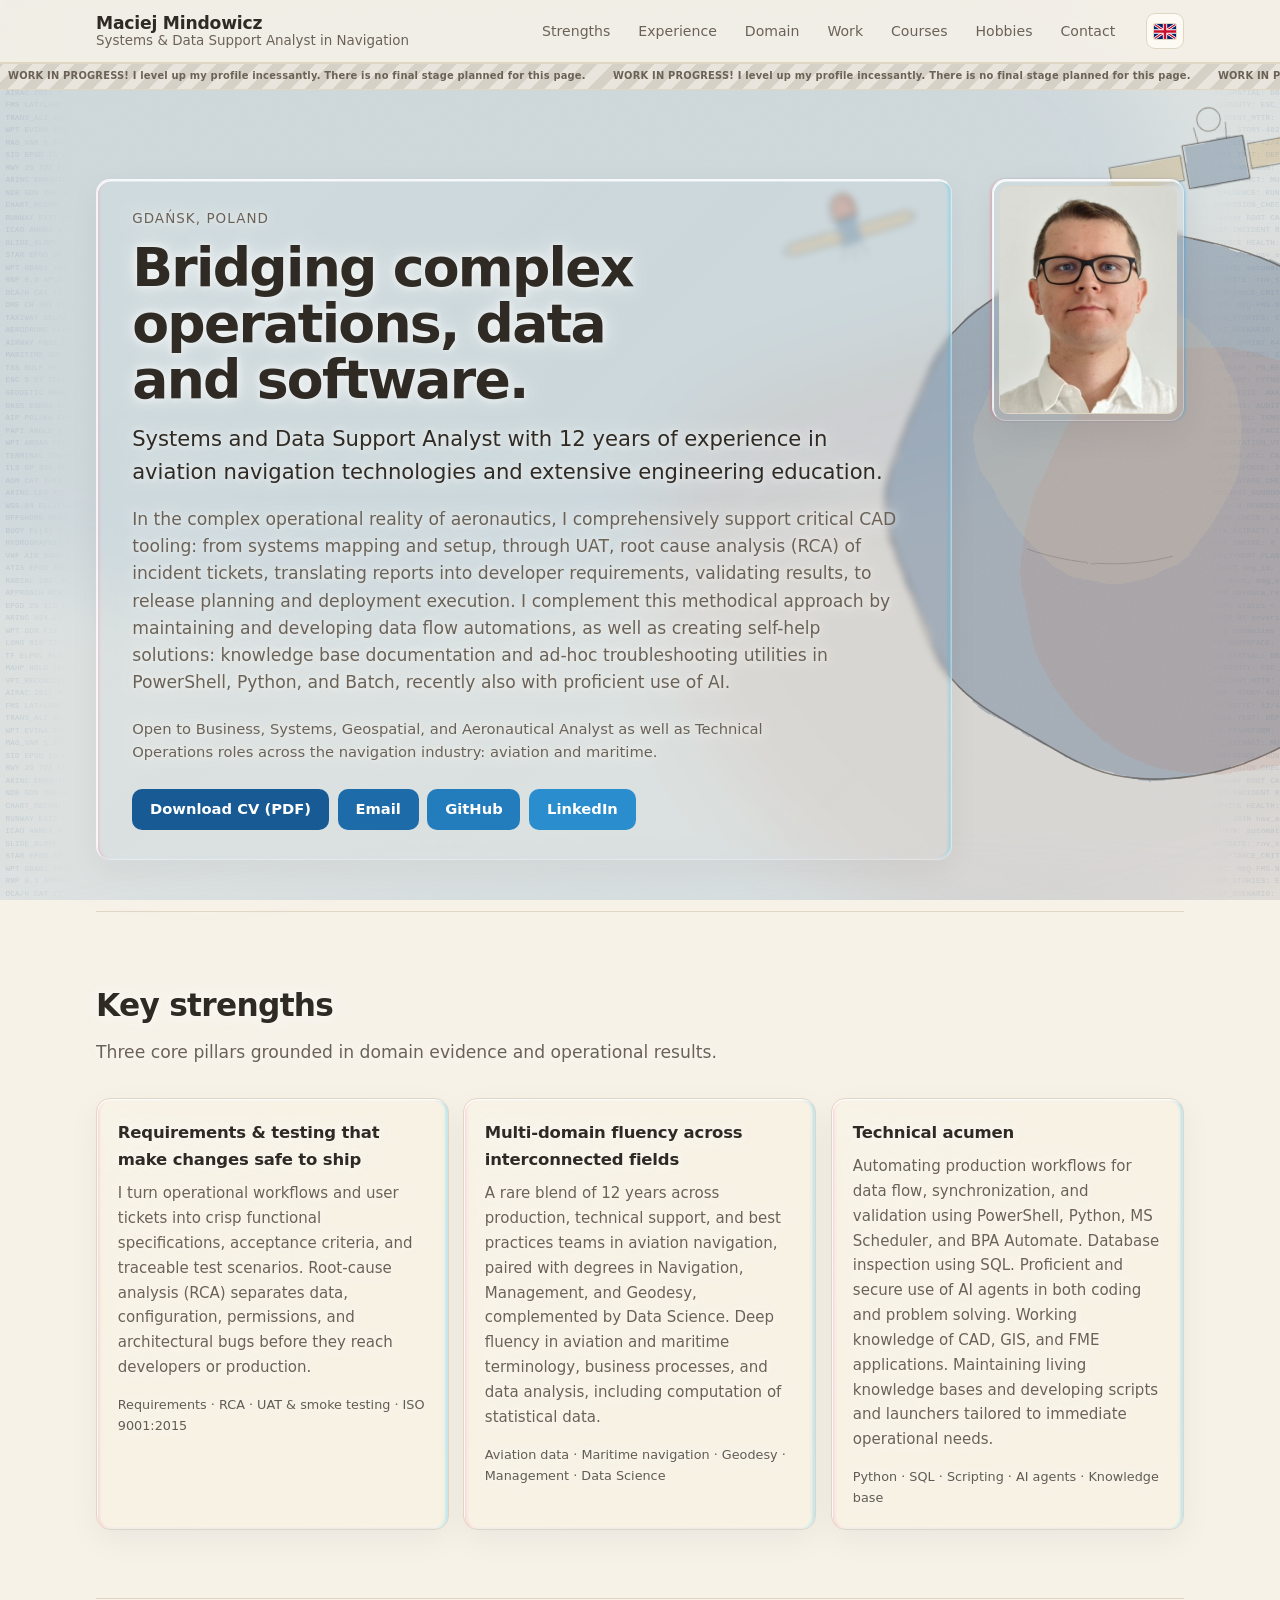
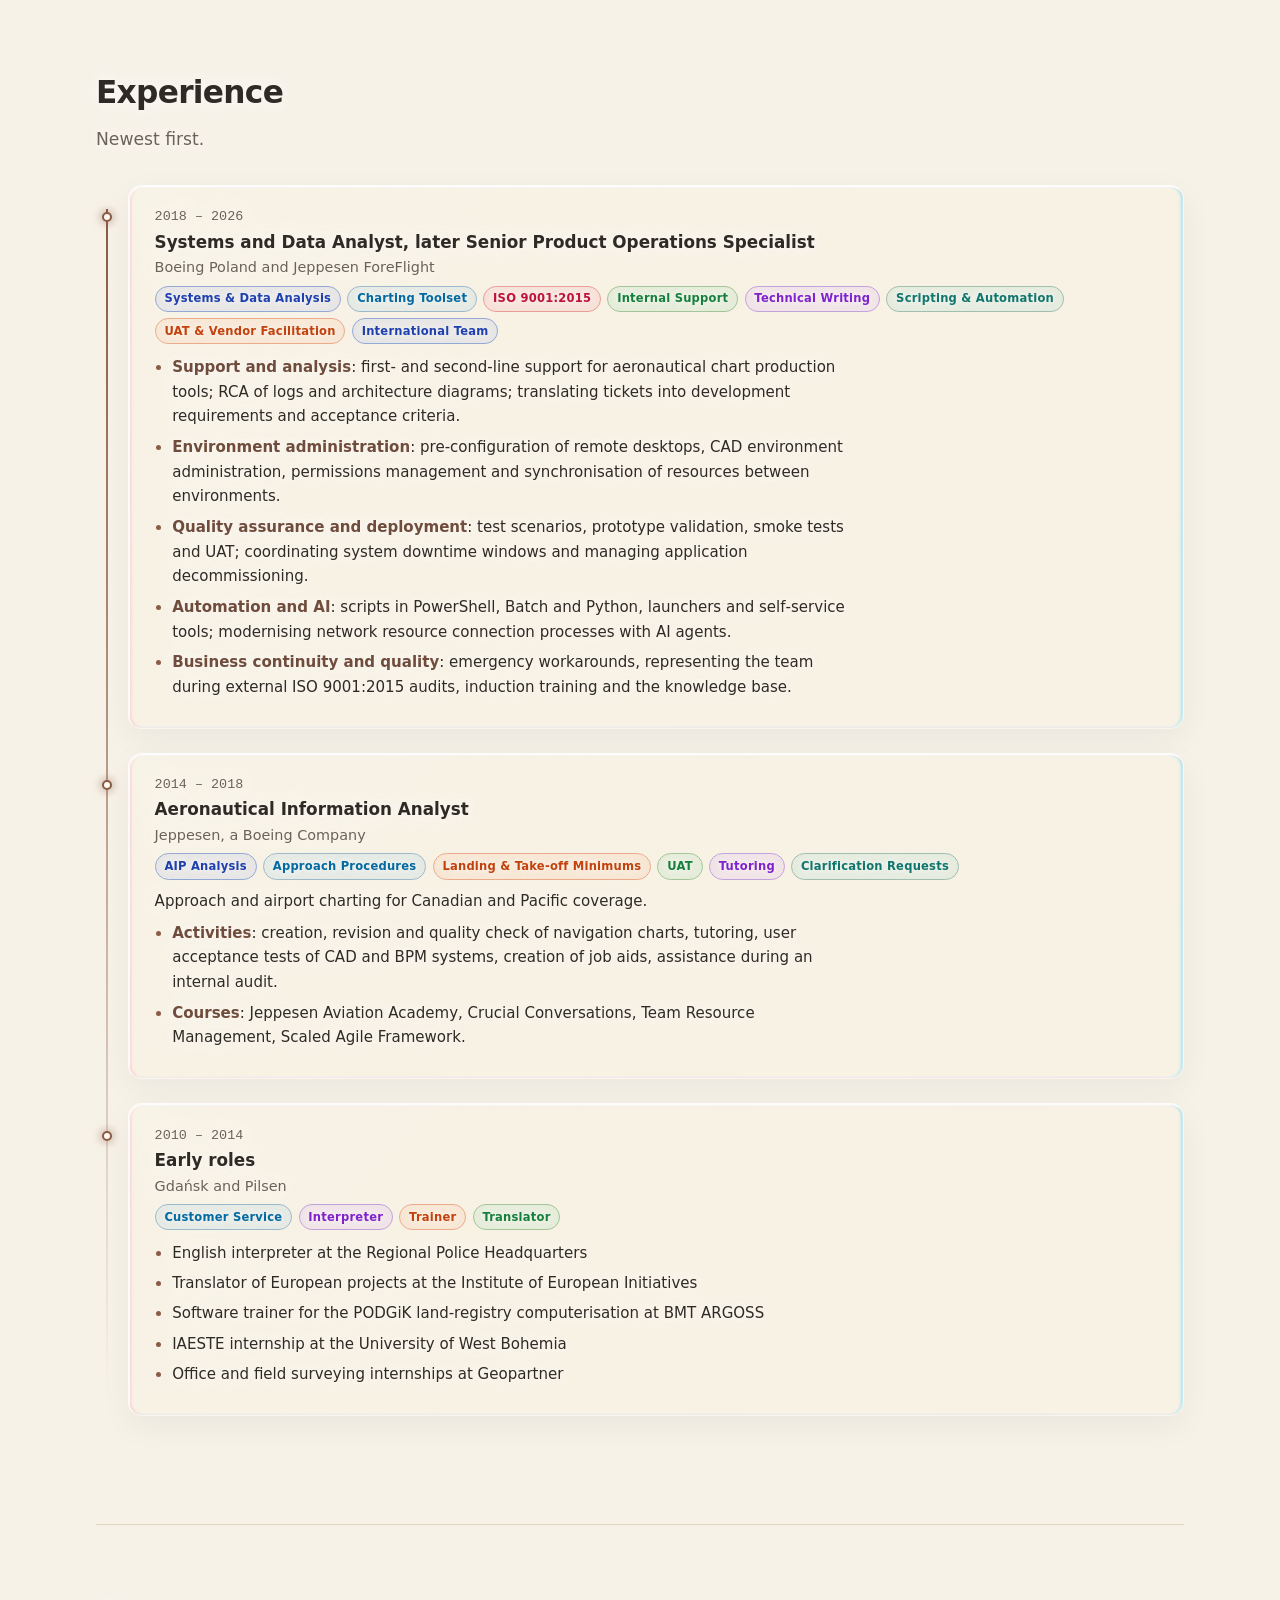
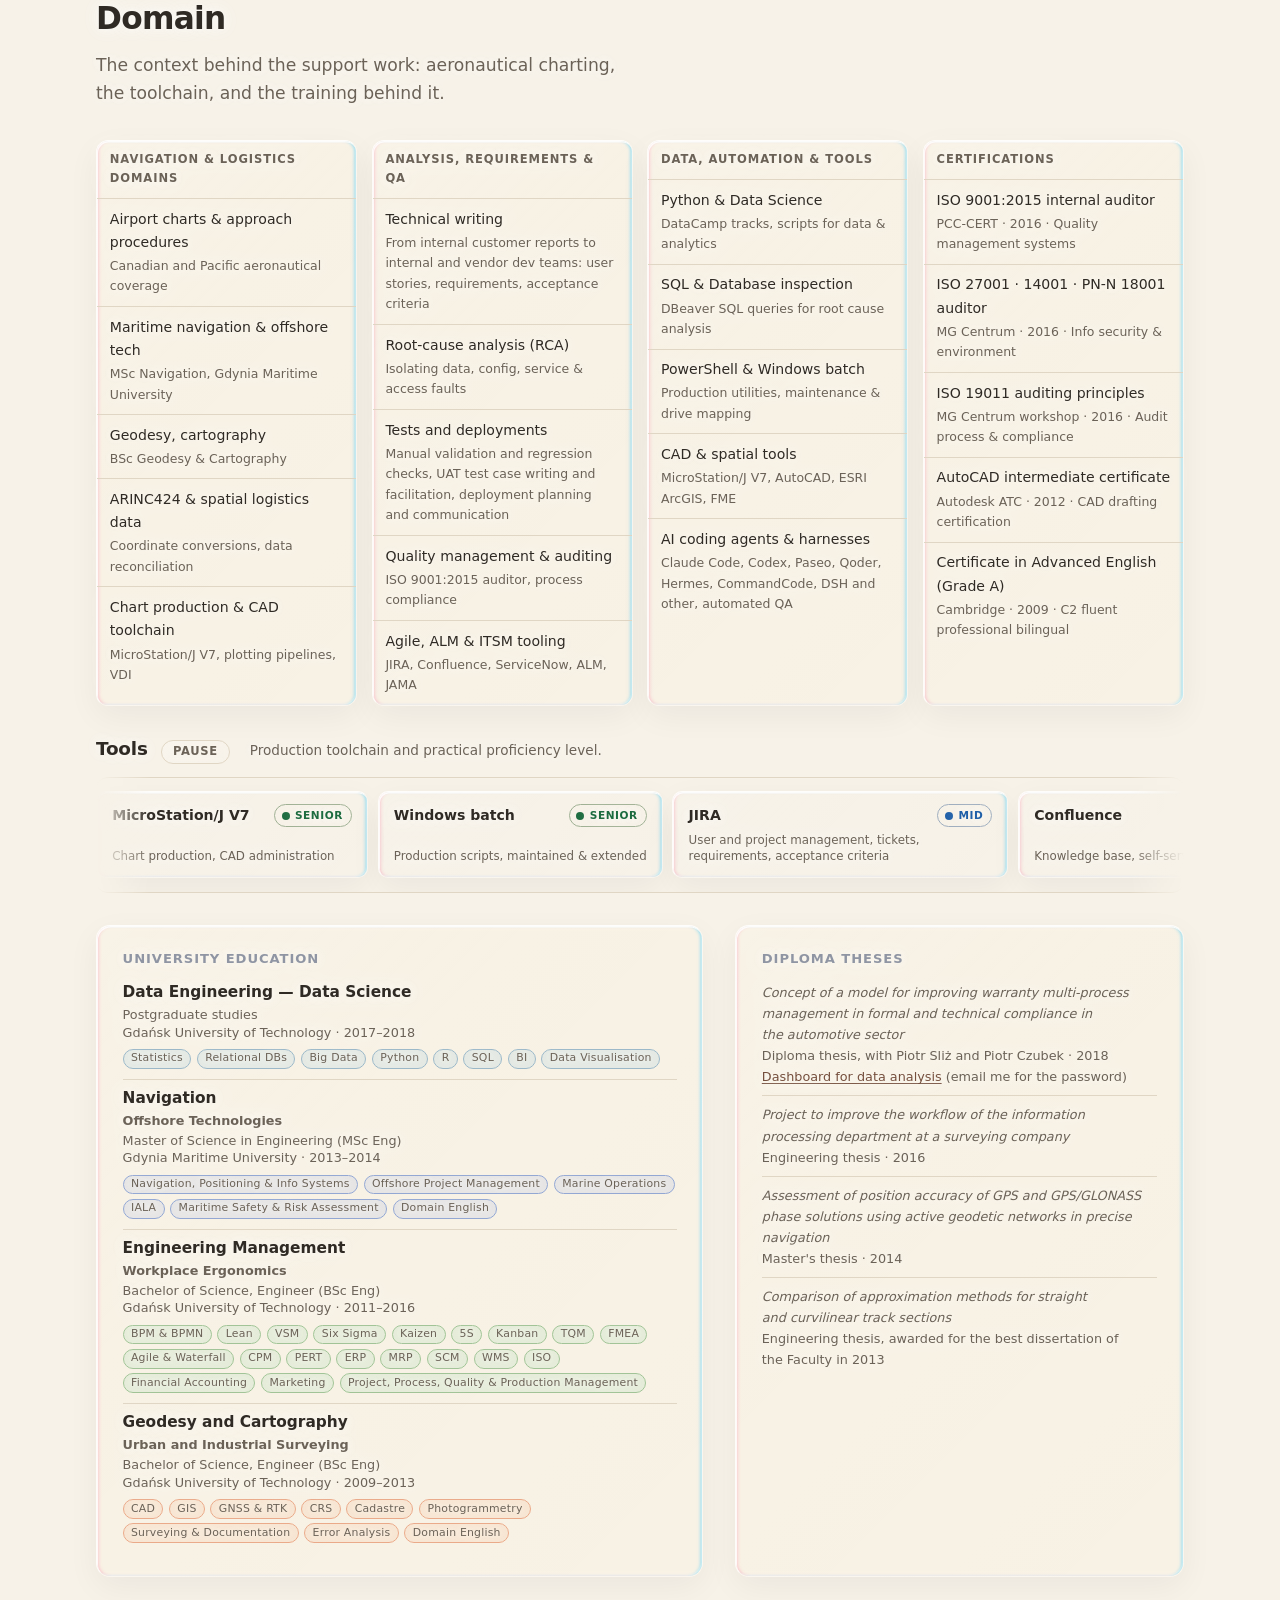
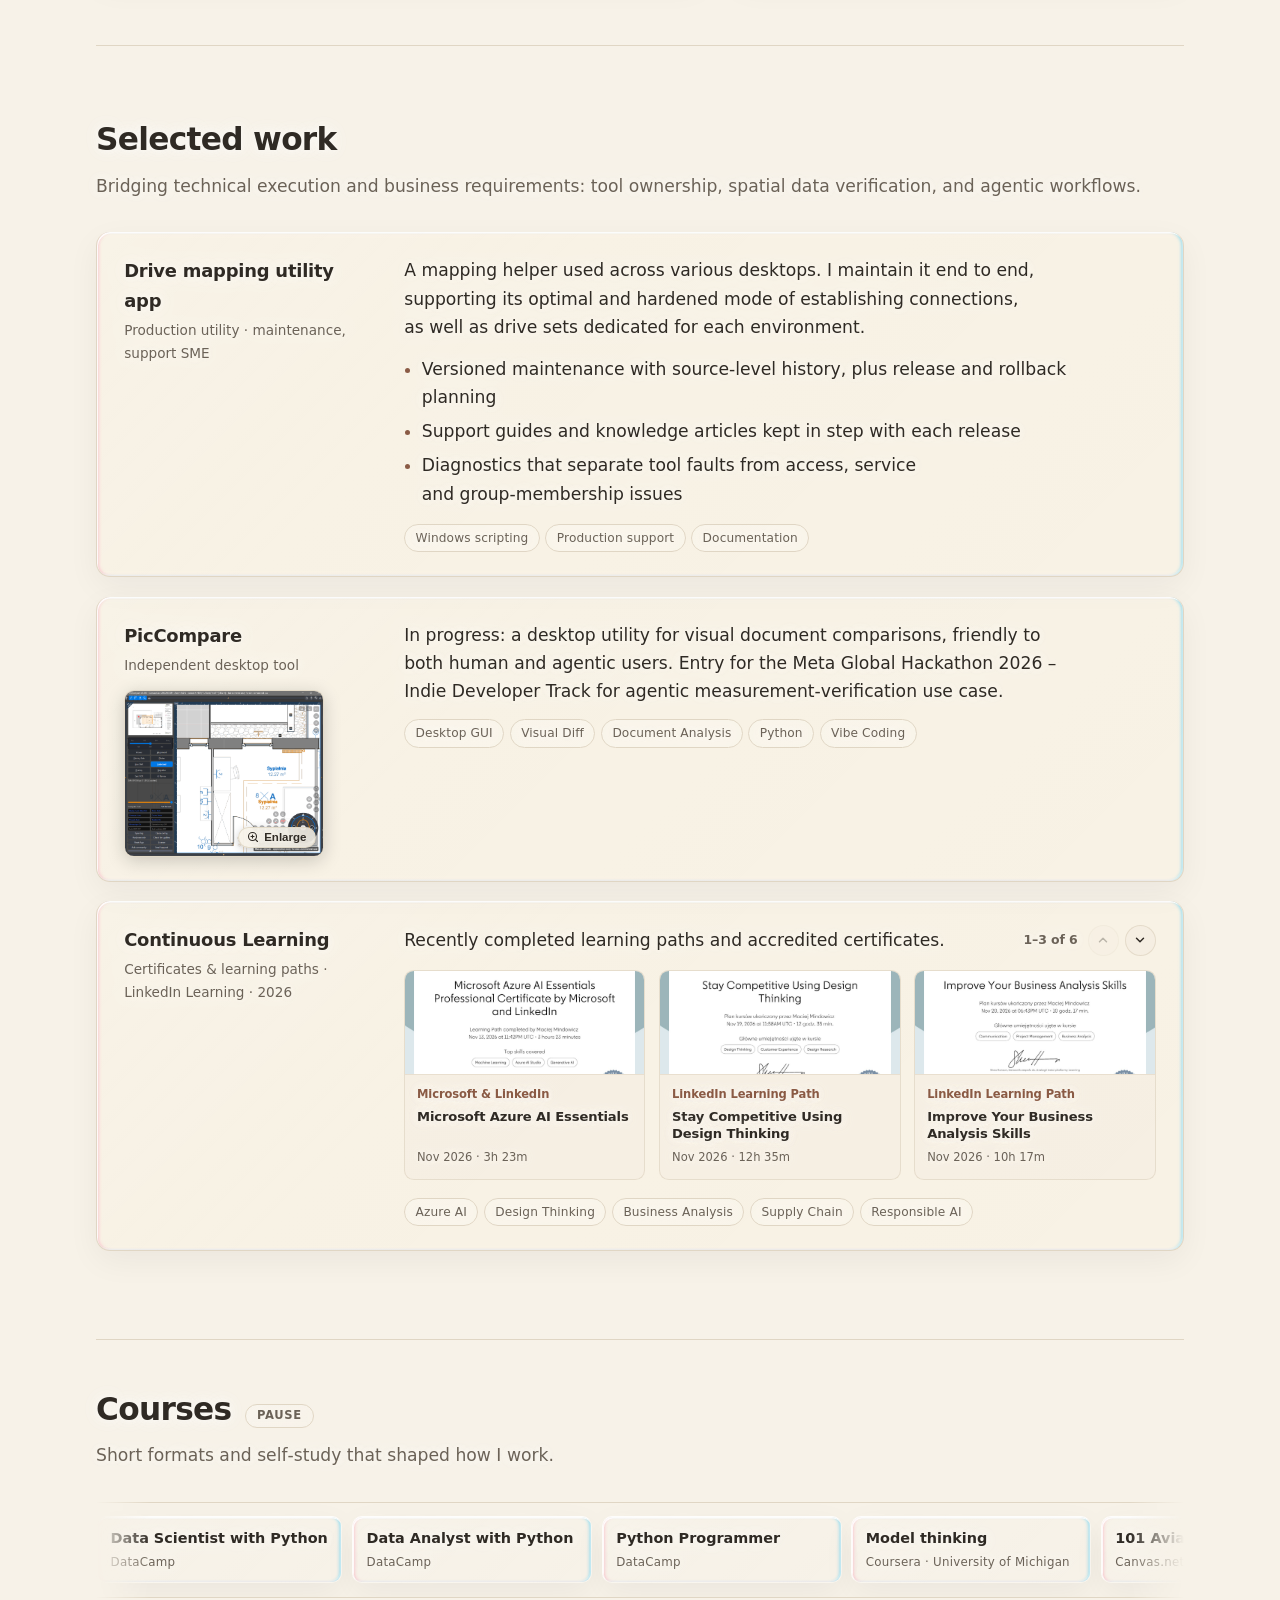
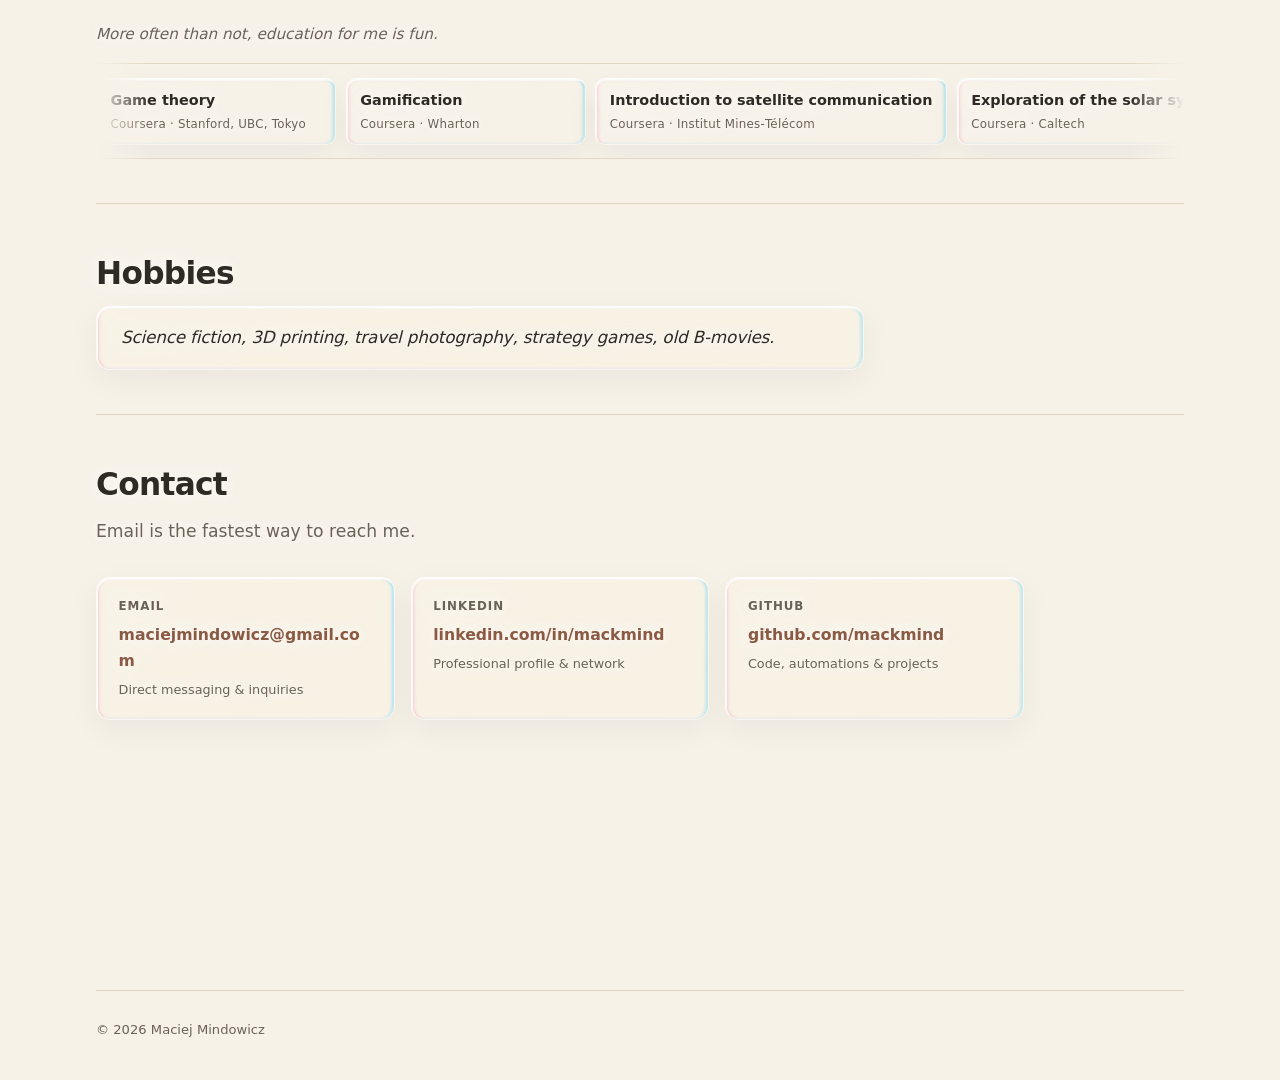
==== commit 04925578: "Update hero note: remove logistics industry mention" ====
--- a/watercolor.html
+++ b/watercolor.html
@@ -14,13 +14,13 @@
 <meta property="og:description" content="Systems and Data Support Analyst with 12 years in aviation navigation technology. CAD tooling support, UAT, RCA, requirements, automations in Python, PowerShell, and AI.">
 <meta property="og:url" content="https://mackmind.github.io/about/">
 <meta name="twitter:card" content="summary">
-<link rel="stylesheet" href="assets/styles.css?v=1795400941">
+<link rel="stylesheet" href="assets/styles.css?v=1795648925">
 <link rel="stylesheet" href="assets/watercolor.css">
 <script>
   try { var t = localStorage.getItem('portfolio.theme'); if (t) document.documentElement.dataset.theme = t; } catch (e) {}
   try { var l = localStorage.getItem('portfolio.lang'); if (l) document.documentElement.lang = l; } catch (e) {}
 </script>
-<script src="assets/app.js?v=1795400941" defer></script>
+<script src="assets/app.js?v=1795648925" defer></script>
 <script type="application/ld+json">
 {
   "@context": "https://schema.org",
@@ -40,7 +40,7 @@
 <body>
 <div class="bloom" aria-hidden="true"></div>
 <div class="bg" aria-hidden="true">
-  <img class="bg__panorama" src="assets/panorama-watercolor.svg?v=1795400941" alt="">
+  <img class="bg__panorama" src="assets/panorama-watercolor.svg?v=1795648925" alt="">
 </div>
 <!-- Matrix & Telemetry Margin Layer (Modular & Reversible: easily toggleable or removable) -->
 <div class="matrix-telemetry" id="matrix-telemetry" aria-hidden="true">
@@ -311,7 +311,7 @@
           knowledge base documentation and ad-hoc troubleshooting utilities in PowerShell, Python, and Batch, recently also with proficient use of AI.
         </p>
         <p class="hero__note" data-i18n="hero.note">
-          Open to Business, Systems, Geospatial, and Aeronautical Analyst as well as Technical Operations roles across the navigation and logistics industries: aviation and maritime.
+          Open to Business, Systems, Geospatial, and Aeronautical Analyst as well as Technical Operations roles across the navigation industry: aviation and maritime.
         </p>
 
         <div class="actions">
